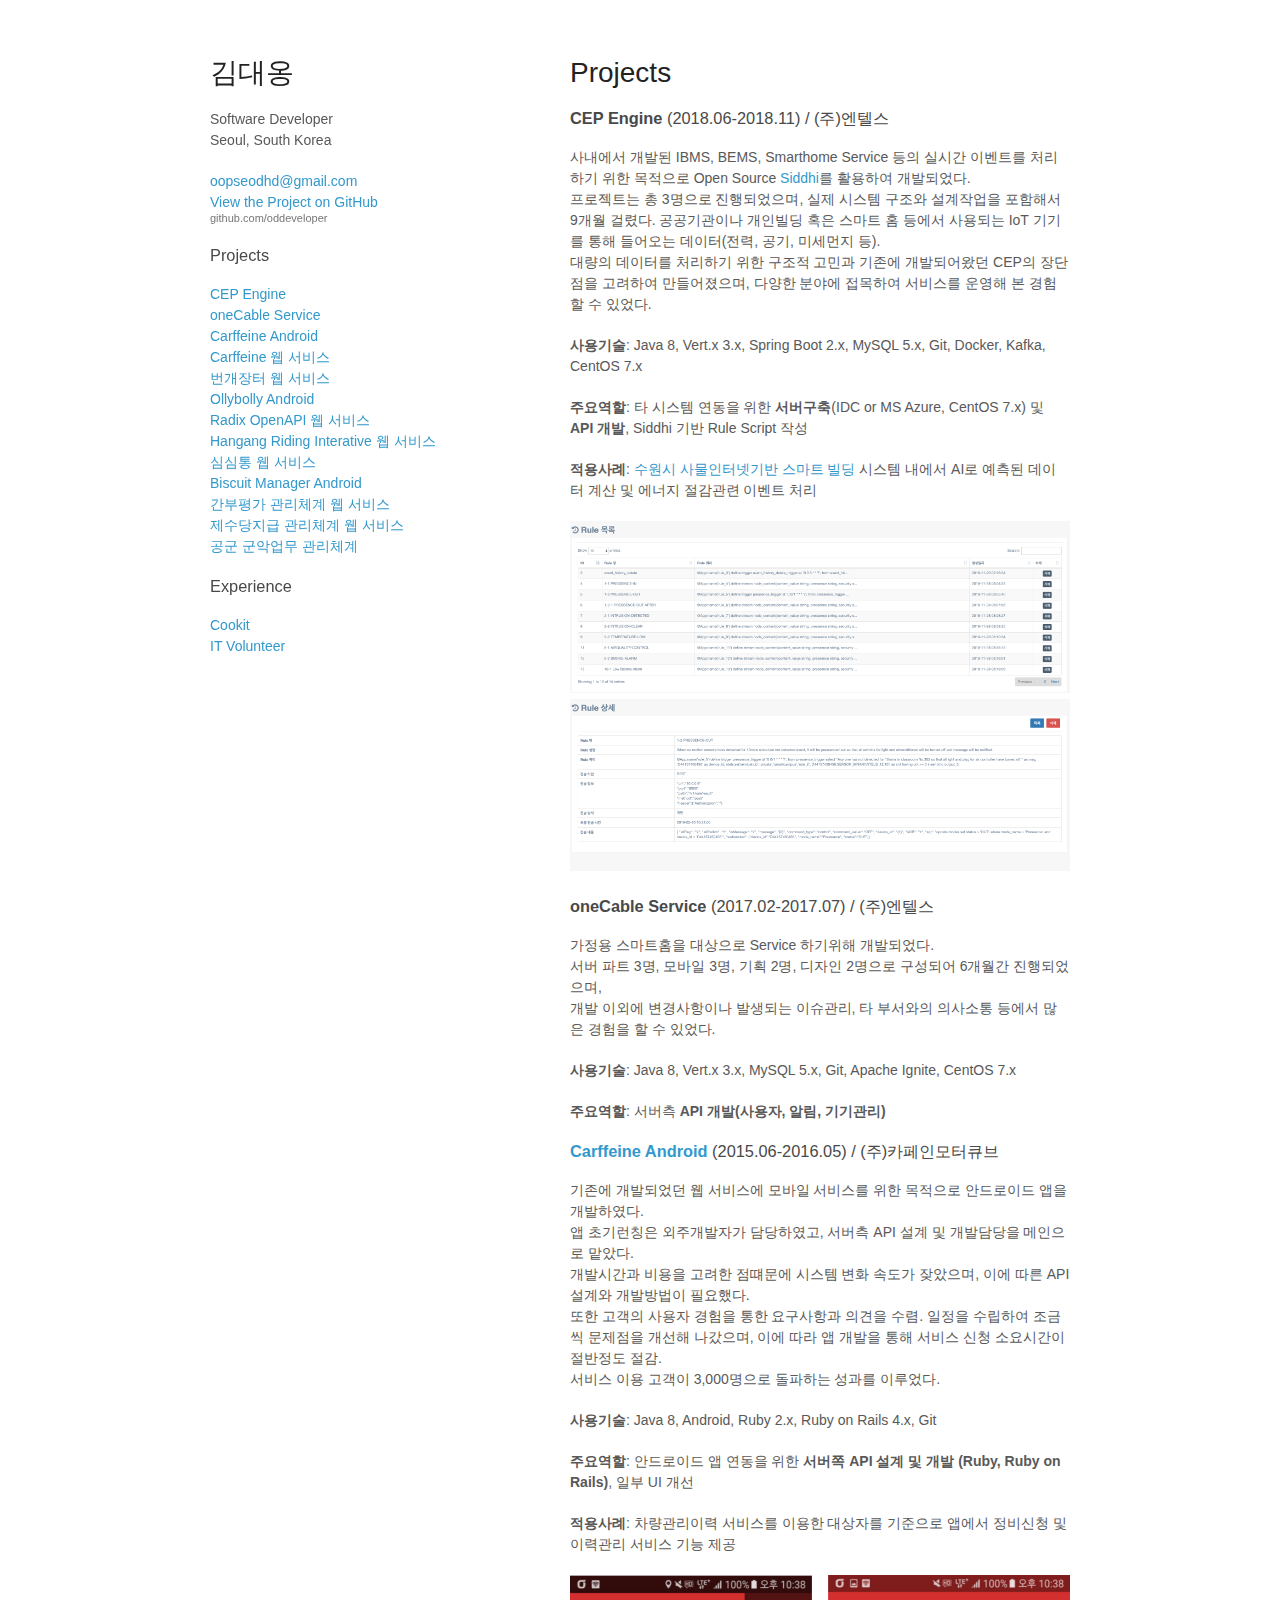
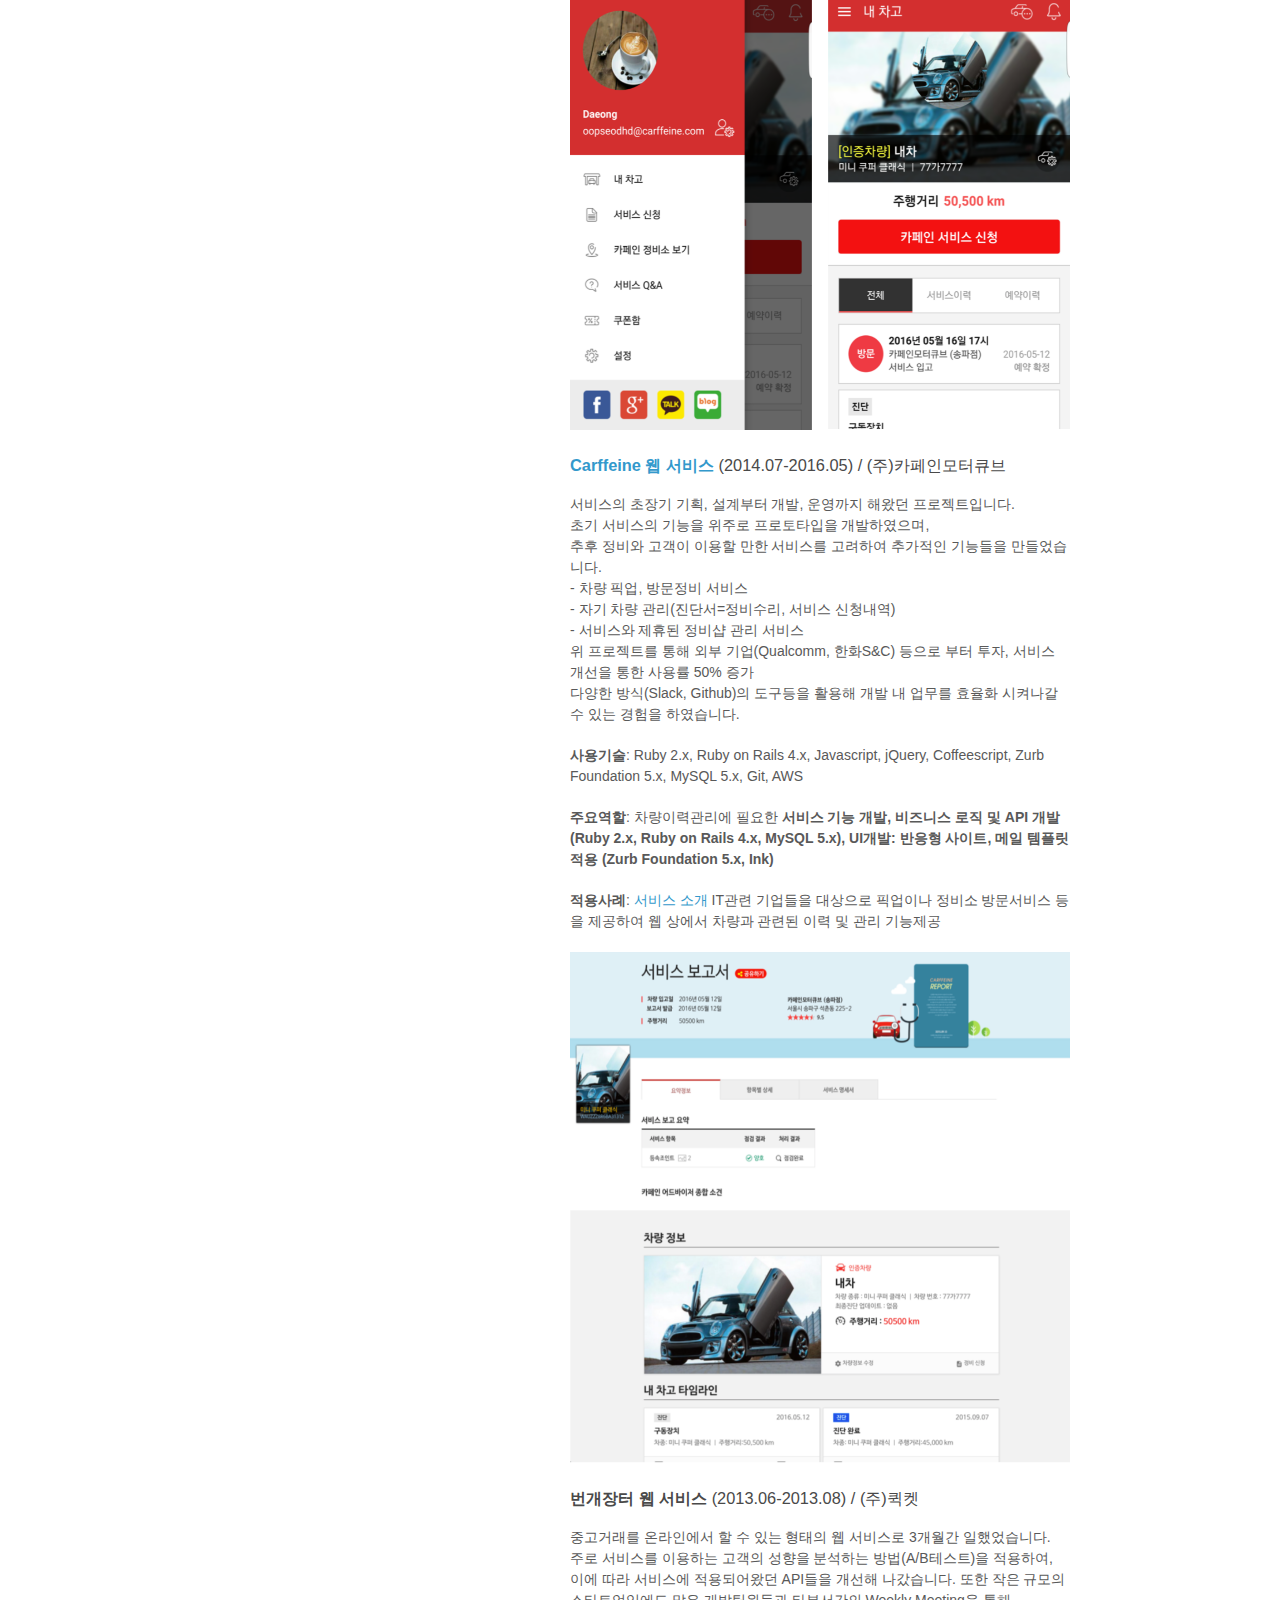
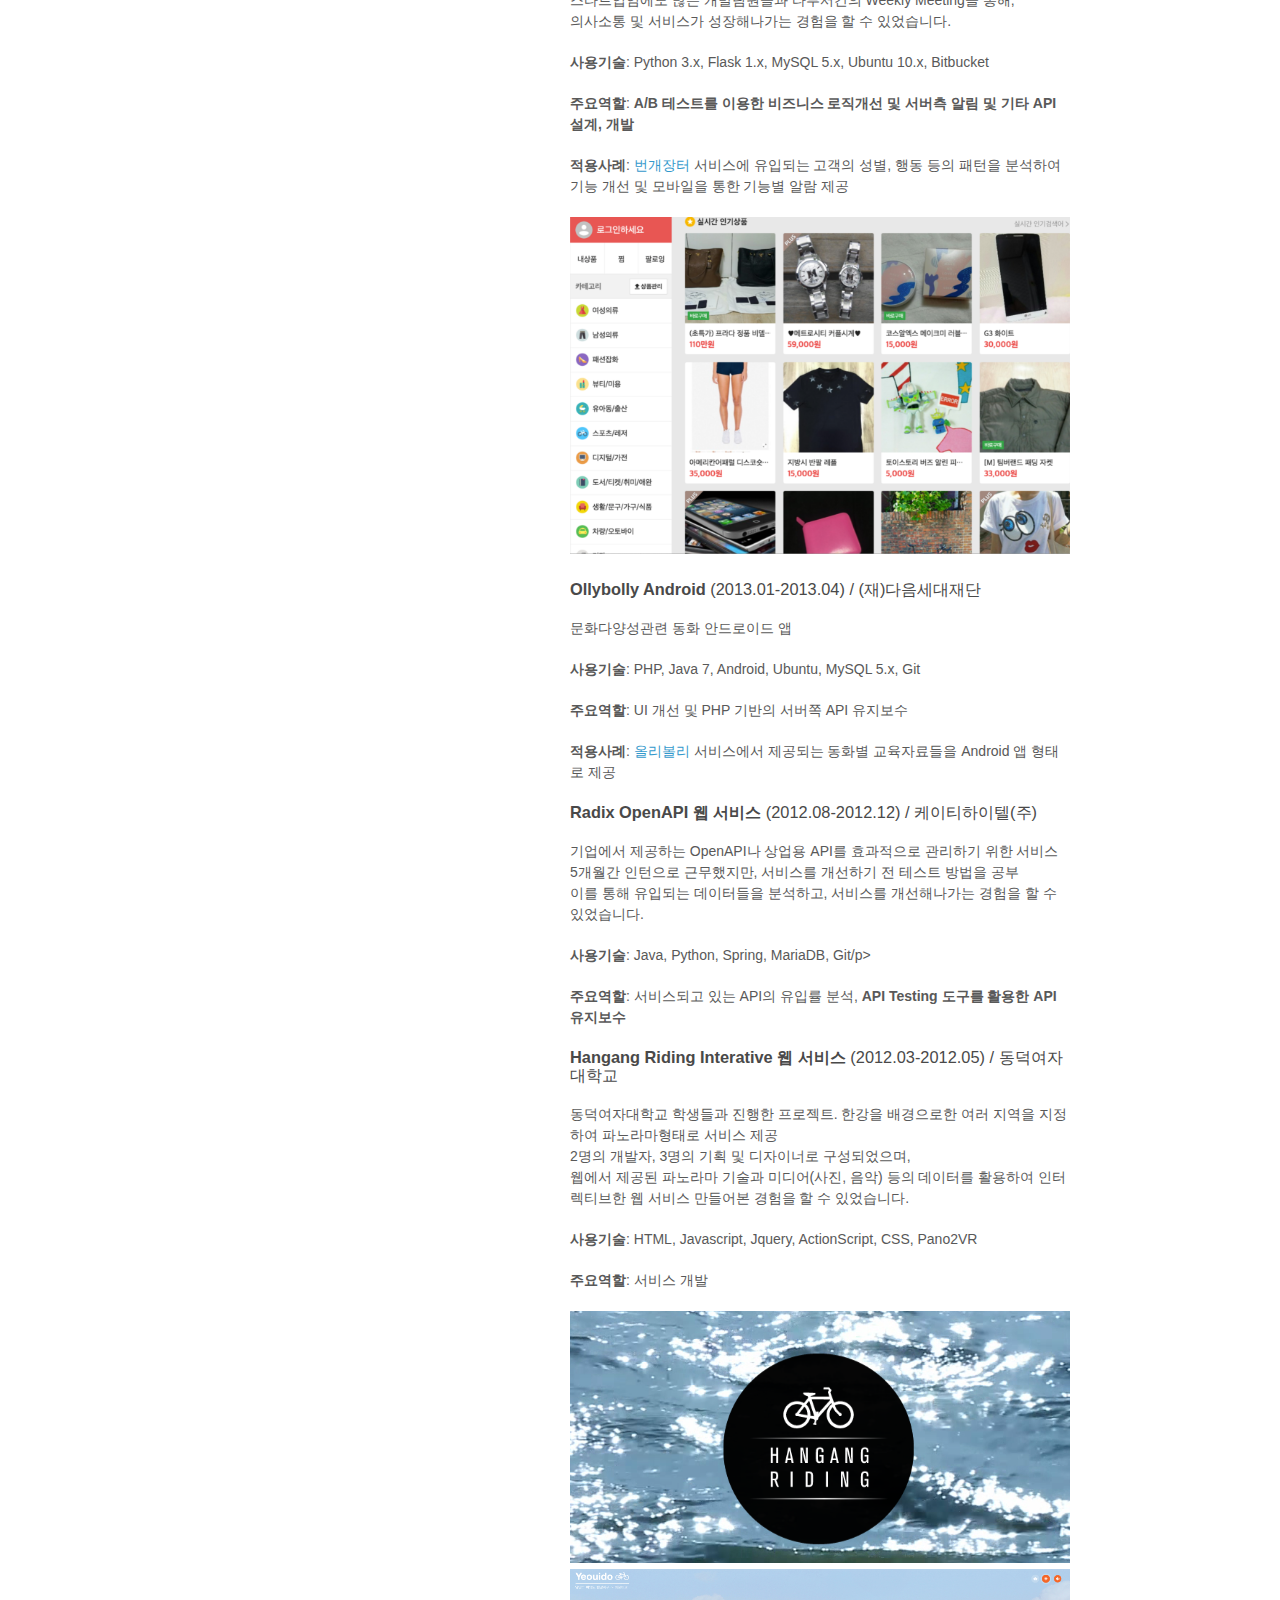
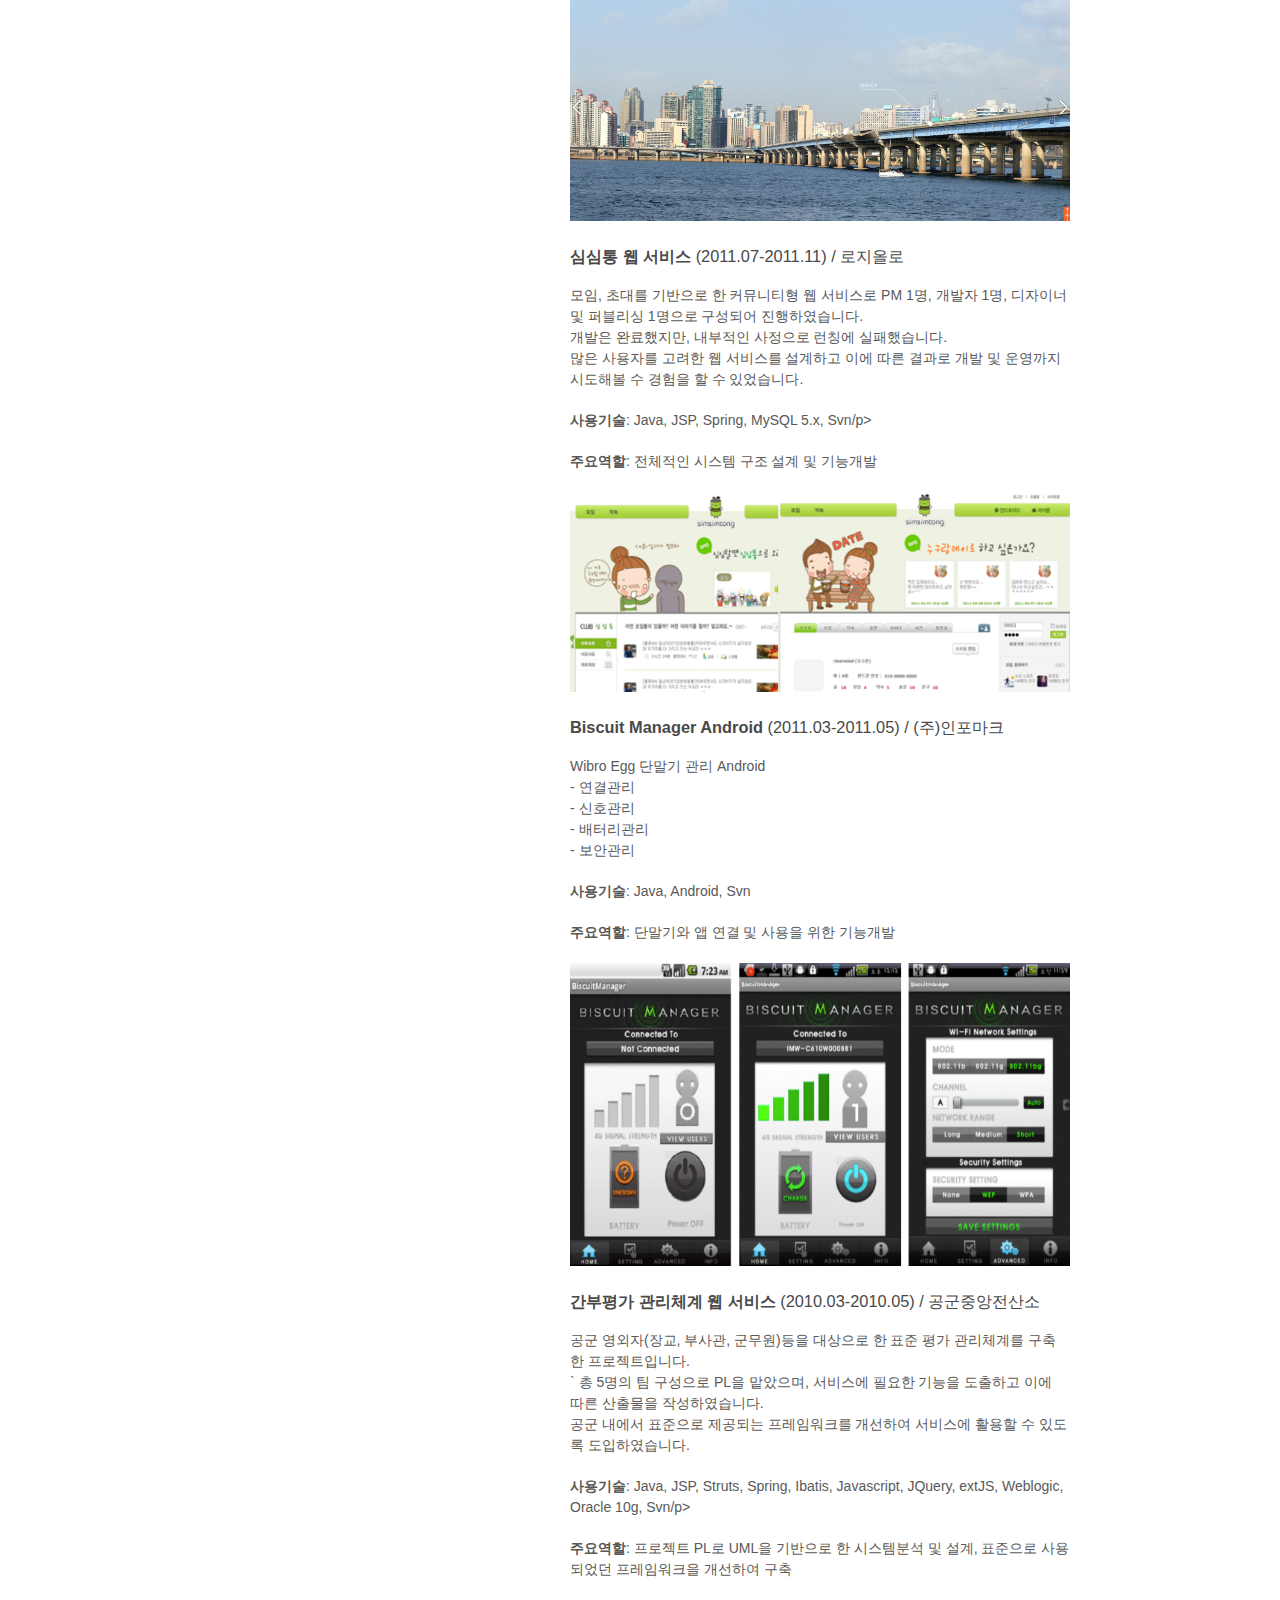
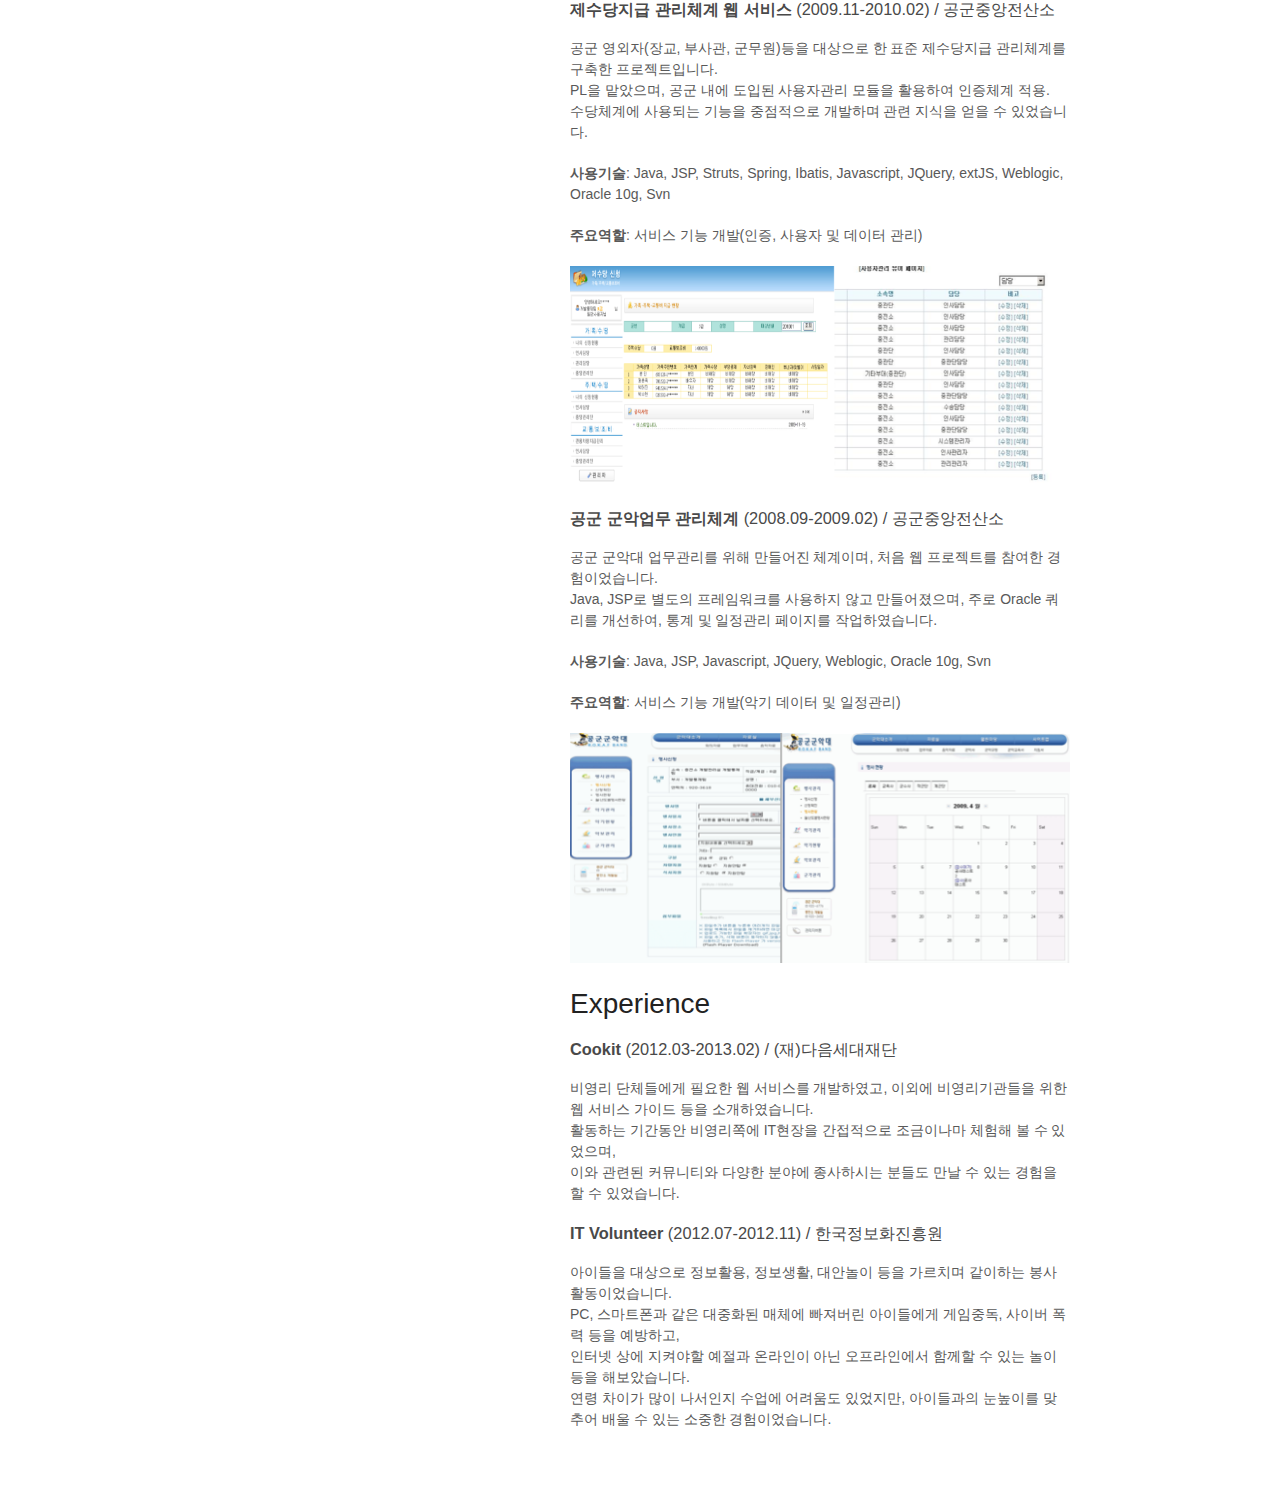
==== index.html @ 64410b27 "update index.html" ====
<!doctype html>
<html>
  <head>
    <meta charset="utf-8">
    <meta http-equiv="X-UA-Compatible" content="chrome=1">
    <title>oddeveloper portfolio</title>
    <link rel="stylesheet" href="stylesheets/styles.css">
    <link rel="stylesheet" href="stylesheets/pygment_trac.css">
    <meta name="viewport" content="width=device-width">
    <!--[if lt IE 9]>
    <script src="//html5shiv.googlecode.com/svn/trunk/html5.js"></script>
    <![endif]-->
  </head>
  <body>
    <div class="wrapper">
      <header>
        <h1>김대옹</h1>
        <p>
	  Software Developer<br/>
	  Seoul, South Korea
	</p>
        <a class="u-email" href="mailto:oopseodhd@gmail.com">oopseodhd@gmail.com</a><br/>
        <p class="view"><a href="http://github.com/oddeveloper">View the Project on GitHub <small>github.com/oddeveloper</small></a></p>
	<p>
	  <h3>Projects</h3>
	  <a href="#cep">CEP Engine</a><br/>
	  <a href="#onecable">oneCable Service</a><br/>
	  <a href="#carffeine_mobile">Carffeine Android</a><br/>
	  <a href="#carffeine_web">Carffeine 웹 서비스</a><br/>
	  <a href="#bunjang">번개장터 웹 서비스</a><br/>
	  <a href="#ollybolly">Ollybolly Android</a><br/>
	  <a href="#radix">Radix OpenAPI 웹 서비스</a><br/>
	  <a href="#hangang">Hangang Riding Interative 웹 서비스</a><br/>
	  <a href="#simsimtong">심심통 웹 서비스</a><br/>
	  <a href="#biscuit">Biscuit Manager Android</a><br/>
	  <a href="#ganbu">간부평가 관리체계 웹 서비스</a><br/>
	  <a href="#pay">제수당지급 관리체계 웹 서비스</a><br/>
	  <a href="#music">공군 군악업무 관리체계</a><br/>
	</p>
	<p>
	  <h3>Experience</h3>
	  <a href="#cookit">Cookit</a><br/>
	  <a href="#nipa">IT Volunteer</a><br/>
	</p>
      </header>
      <section>
        <h1>Projects</h1>
	<h3 id="cep"><b>CEP Engine</b> (2018.06-2018.11) / (주)엔텔스</h3>
	<p>
	  사내에서 개발된 IBMS, BEMS, Smarthome Service 등의 실시간 이벤트를 처리하기 위한 목적으로 Open Source <a href="https://github.com/wso2/siddhi">Siddhi</a>를 활용하여 개발되었다.<br/>
	  프로젝트는 총 3명으로 진행되었으며, 실제 시스템 구조와 설계작업을 포함해서 9개월 걸렸다. 공공기관이나 개인빌딩 혹은 스마트 홈 등에서 사용되는 IoT 기기를 통해 들어오는 데이터(전력, 공기, 미세먼지 등).<br/>
	  대량의 데이터를 처리하기 위한 구조적 고민과 기존에 개발되어왔던 CEP의 장단점을 고려하여 만들어졌으며, 다양한 분야에 접목하여 서비스를 운영해 본 경험할 수 있었다.
	</p>
	<p><b>사용기술</b>: Java 8, Vert.x 3.x, Spring Boot 2.x, MySQL 5.x, Git, Docker, Kafka, CentOS 7.x</p>
	<p><b>주요역할</b>: 타 시스템 연동을 위한 <b>서버구축</b>(IDC or MS Azure, CentOS 7.x) 및 <b>API 개발</b>, Siddhi 기반 Rule Script 작성</p>
	<p><b>적용사례</b>: <a href="http://www.ntels.com/success_story_suwon_smartbuilding/">수원시 사물인터넷기반 스마트 빌딩</a> 시스템 내에서 AI로 예측된 데이터 계산 및 에너지 절감관련 이벤트 처리</p>
	<img src="images/cep_rule.png"/>
	<img src="images/cep_detail.png"/>
	<p><h3 id="onecable"><b>oneCable Service</b> (2017.02-2017.07) / (주)엔텔스</h3></p>
	<p>
	  가정용 스마트홈을 대상으로 Service 하기위해 개발되었다.<br/>
	  서버 파트 3명, 모바일 3명, 기획 2명, 디자인 2명으로 구성되어 6개월간 진행되었으며,<br/>
	  개발 이외에 변경사항이나 발생되는 이슈관리, 타 부서와의 의사소통 등에서 많은 경험을 할 수 있었다. 
	</p>
	<p><b>사용기술</b>: Java 8, Vert.x 3.x, MySQL 5.x, Git, Apache Ignite, CentOS 7.x</p>
	<p><b>주요역할</b>: 서버측 <b>API 개발(사용자, 알림, 기기관리)</b></p>
	<p><h3 id="carffeine_mobile"><b><a href="./pages/carffeine.html">Carffeine Android</a></b> (2015.06-2016.05) / (주)카페인모터큐브</h3></p>
	<p>
	  기존에 개발되었던 웹 서비스에 모바일 서비스를 위한 목적으로 안드로이드 앱을 개발하였다.<br/>
	  앱 초기런칭은 외주개발자가 담당하였고, 서버측 API 설계 및 개발담당을 메인으로 맡았다.<br/>
	  개발시간과 비용을 고려한 점떄문에 시스템 변화 속도가 잦았으며, 이에 따른 API 설계와 개발방법이 필요했다.<br/>
	  또한 고객의 사용자 경험을 통한 요구사항과 의견을 수렴. 일정을 수립하여 조금씩 문제점을 개선해 나갔으며,
	  이에 따라 앱 개발을 통해 서비스 신청 소요시간이 절반정도 절감.<br/>
	  서비스 이용 고객이 3,000명으로 돌파하는 성과를 이루었다.
	</p>
	<p><b>사용기술</b>: Java 8, Android, Ruby 2.x, Ruby on Rails 4.x, Git</p>
	<p><b>주요역할</b>: 안드로이드 앱 연동을 위한 <b>서버쪽 API 설계 및 개발 (Ruby, Ruby on Rails)</b>, 일부 UI 개선</p>
	<p><b>적용사례</b>: 차량관리이력 서비스를 이용한 대상자를 기준으로 앱에서 정비신청 및 이력관리 서비스 기능 제공</p>
	<img src="images/carffeine_mobile.png"/>
	<p><h3 id="carffeine_web"><b><a href="./pages/carffeine.html">Carffeine 웹 서비스</a></b> (2014.07-2016.05) / (주)카페인모터큐브</h3></p>
	<p>
	  서비스의 초장기 기획, 설계부터 개발, 운영까지 해왔던 프로젝트입니다.<br/>
	  초기 서비스의 기능을 위주로 프로토타입을 개발하였으며,<br/>
	  추후 정비와 고객이 이용할 만한 서비스를 고려하여 추가적인 기능들을 만들었습니다.<br/>
	  - 차량 픽업, 방문정비 서비스<br/>
	  - 자기 차량 관리(진단서=정비수리, 서비스 신청내역)<br/>
	  - 서비스와 제휴된 정비샵 관리 서비스<br/>
	  위 프로젝트를 통해 외부 기업(Qualcomm, 한화S&C) 등으로 부터 투자, 서비스 개선을 통한 사용률 50% 증가<br/>
	  다양한 방식(Slack, Github)의 도구등을 활용해 개발 내 업무를 효율화 시켜나갈 수 있는 경험을 하였습니다.
	</p>
	<p><b>사용기술</b>: Ruby 2.x, Ruby on Rails 4.x, Javascript, jQuery, Coffeescript, Zurb Foundation 5.x, MySQL 5.x, Git, AWS</p>
	<p><b>주요역할</b>: 차량이력관리에 필요한 <b>서비스 기능 개발, 비즈니스 로직 및 API 개발 (Ruby 2.x, Ruby on Rails 4.x, MySQL 5.x), UI개발: 반응형 사이트, 메일 템플릿 적용 (Zurb Foundation 5.x, Ink)</b></p>
	<p><b>적용사례</b>: <a href="https://platum.kr/archives/27775">서비스 소개</a> IT관련 기업들을 대상으로 픽업이나 정비소 방문서비스 등을 제공하여 웹 상에서 차량과 관련된 이력 및 관리 기능제공</p>
	<img src="images/carffeine_web1.png"/>
	<img src="images/carffeine_web2.png"/>
	<p><h3 id="bunjang"><b>번개장터 웹 서비스</b> (2013.06-2013.08) / (주)퀵켓</h3></p>
	<p>
	  중고거래를 온라인에서 할 수 있는 형태의 웹 서비스로 3개월간 일했었습니다.<br/>
	  주로 서비스를 이용하는 고객의 성향을 분석하는 방법(A/B테스트)을 적용하여,<br/>
	  이에 따라 서비스에 적용되어왔던 API들을 개선해 나갔습니다.
	  또한 작은 규모의 스타트업임에도 많은 개발팀원들과 타부서간의 Weekly Meeting을 통해,<br/>
	  의사소통 및 서비스가 성장해나가는 경험을 할 수 있었습니다. 
	</p>
	<p><b>사용기술</b>: Python 3.x, Flask 1.x, MySQL 5.x, Ubuntu 10.x, Bitbucket</p>
	<p><b>주요역할</b>: <b>A/B 테스트를 이용한 비즈니스 로직개선 및 서버측 알림 및 기타 API 설계, 개발</b></p>
	<p><b>적용사례</b>: <a href="https://m.bunjang.co.kr/">번개장터</a> 서비스에 유입되는 고객의 성별, 행동 등의 패턴을 분석하여 기능 개선 및 모바일을 통한 기능별 알람 제공</p>
	<img src="images/bunjang.png"/>
	<p><h3 id="ollybolly"><b>Ollybolly Android</b> (2013.01-2013.04) / (재)다음세대재단</h3></p>
	<p>문화다양성관련 동화 안드로이드 앱</p>
	<p><b>사용기술</b>: PHP, Java 7, Android, Ubuntu, MySQL 5.x, Git</p>
	<p><b>주요역할</b>: UI 개선 및 PHP 기반의 서버쪽 API 유지보수</p>
	<p><b>적용사례</b>: <a href="http://edu.ollybolly.org/cartoon-plan/?fwp_sort=date_desc">올리볼리</a> 서비스에서 제공되는 동화별 교육자료들을 Android 앱 형태로 제공</p>
	<p><h3 id="radix"><b>Radix OpenAPI 웹 서비스</b> (2012.08-2012.12) / 케이티하이텔(주)</h3></p>
	<p>
	  기업에서 제공하는 OpenAPI나 상업용 API를 효과적으로 관리하기 위한 서비스<br/>
	  5개월간 인턴으로 근무했지만, 서비스를 개선하기 전 테스트 방법을 공부<br/>
	  이를 통해 유입되는 데이터들을 분석하고, 서비스를 개선해나가는 경험을 할 수 있었습니다.
	</p>
	<p><b>사용기술</b>: Java, Python, Spring, MariaDB, Git/p>
	<p><b>주요역할</b>: 서비스되고 있는 API의 유입률 분석, <b>API Testing 도구를 활용한 API 유지보수</b></p>
	<p><h3 id="hangang"><b>Hangang Riding Interative 웹 서비스</b> (2012.03-2012.05) / 동덕여자대학교</h3></p>
	<p>
	  동덕여자대학교 학생들과 진행한 프로젝트. 한강을 배경으로한 여러 지역을 지정하여 파노라마형태로 서비스 제공<br/>
	  2명의 개발자, 3명의 기획 및 디자이너로 구성되었으며,<br/>
	  웹에서 제공된 파노라마 기술과 미디어(사진, 음악) 등의 데이터를 활용하여 인터렉티브한 웹 서비스 만들어본 경험을 할 수 있었습니다. 
	</p>
	<p><b>사용기술</b>: HTML, Javascript, Jquery, ActionScript, CSS, Pano2VR</p>
	<p><b>주요역할</b>: 서비스 개발</p>
	<img src="images/hangang_1.png"/>
	<img src="images/hangang_2.png"/>
	<p><h3 id="simsimtong"><b>심심통 웹 서비스</b> (2011.07-2011.11) / 로지올로</h3></p>
	<p>
	  모임, 초대를 기반으로 한 커뮤니티형 웹 서비스로 PM 1명, 개발자 1명, 디자이너 및 퍼블리싱 1명으로 구성되어 진행하였습니다.<br/>
	  개발은 완료했지만, 내부적인 사정으로 런칭에 실패했습니다.<br/>
	  많은 사용자를 고려한 웹 서비스를 설계하고 이에 따른 결과로 개발 및 운영까지 시도해볼 수 경험을 할 수 있었습니다.
	</p>
	<p><b>사용기술</b>: Java, JSP, Spring, MySQL 5.x, Svn/p>
	<p><b>주요역할</b>: 전체적인 시스템 구조 설계 및 기능개발</p>
	<img src="images/simsimtong.png"/>
	<p><h3 id="biscuit"><b>Biscuit Manager Android</b> (2011.03-2011.05) / (주)인포마크</h3></p>
	<p>
	  Wibro Egg 단말기 관리 Android<br/>
	  - 연결관리<br/>
	  - 신호관리<br/>
	  - 배터리관리<br/>
	  - 보안관리<br/>
	</p>
	<p><b>사용기술</b>: Java, Android, Svn</p>
	<p><b>주요역할</b>: 단말기와 앱 연결 및 사용을 위한 기능개발</p>
	<img src="images/biscuit.png"/>
	<p><h3 id="ganbu"><b>간부평가 관리체계 웹 서비스</b> (2010.03-2010.05) / 공군중앙전산소</h3></p>
	<p>
	  공군 영외자(장교, 부사관, 군무원)등을 대상으로 한 표준 평가 관리체계를 구축한 프로젝트입니다.<br/>
`	  총 5명의 팀 구성으로 PL을 맡았으며, 서비스에 필요한 기능을 도출하고 이에 따른 산출물을 작성하였습니다.<br/>
	  공군 내에서 표준으로 제공되는 프레임워크를 개선하여 서비스에 활용할 수 있도록 도입하였습니다.
	</p>
	<p><b>사용기술</b>: Java, JSP, Struts, Spring, Ibatis, Javascript, JQuery, extJS, Weblogic, Oracle 10g, Svn/p>
	<p><b>주요역할</b>: 프로젝트 PL로 UML을 기반으로 한 시스템분석 및 설계, 표준으로 사용되었던 프레임워크을 개선하여 구축</p>
	<p><h3 id="pay"><b>제수당지급 관리체계 웹 서비스</b> (2009.11-2010.02) / 공군중앙전산소</h3></p>
	<p>
	  공군 영외자(장교, 부사관, 군무원)등을 대상으로 한 표준 제수당지급 관리체계를 구축한 프로젝트입니다.<br/>
	  PL을 맡았으며, 공군 내에 도입된 사용자관리 모듈을 활용하여 인증체계 적용.<br/>
	  수당체계에 사용되는 기능을 중점적으로 개발하며 관련 지식을 얻을 수 있었습니다.
	</p>
	<p><b>사용기술</b>: Java, JSP, Struts, Spring, Ibatis, Javascript, JQuery, extJS, Weblogic, Oracle 10g, Svn</p>
	<p><b>주요역할</b>: 서비스 기능 개발(인증, 사용자 및 데이터 관리)</p>
	<img src="images/pay.png"/>
	<p><h3 id="music"><b>공군 군악업무 관리체계</b> (2008.09-2009.02) / 공군중앙전산소</h3></p>
	<p>
	  공군 군악대 업무관리를 위해 만들어진 체계이며, 처음 웹 프로젝트를 참여한 경험이었습니다.<br/>
	  Java, JSP로 별도의 프레임워크를 사용하지 않고 만들어졌으며, 주로 Oracle 쿼리를 개선하여,
	  통계 및 일정관리 페이지를 작업하였습니다.
	</p>
	<p><b>사용기술</b>: Java, JSP, Javascript, JQuery, Weblogic, Oracle 10g, Svn</p>
	<p><b>주요역할</b>: 서비스 기능 개발(악기 데이터 및 일정관리)</p>
	<img src="images/music.png"/>
        <p><h1>Experience</h1></p>
	<p><h3 id="cookit"><b>Cookit</b> (2012.03-2013.02) / (재)다음세대재단</h3></p>
	<p>
	  비영리 단체들에게 필요한 웹 서비스를 개발하였고, 이외에 비영리기관들을 위한 웹 서비스 가이드 등을 소개하였습니다.<br/>
	  활동하는 기간동안 비영리쪽에 IT현장을 간접적으로 조금이나마 체험해 볼 수 있었으며,<br/>
	  이와 관련된 커뮤니티와 다양한 분야에 종사하시는 분들도 만날 수 있는 경험을 할 수 있었습니다.
	</p>
	<p><h3 id="nipa"><b>IT Volunteer</b> (2012.07-2012.11) / 한국정보화진흥원</h3></p>
	<p>
	  아이들을 대상으로 정보활용, 정보생활, 대안놀이 등을 가르치며 같이하는 봉사활동이었습니다.<br/>
	  PC, 스마트폰과 같은 대중화된 매체에 빠져버린 아이들에게 게임중독, 사이버 폭력 등을 예방하고,<br/>
	  인터넷 상에 지켜야할 예절과 온라인이 아닌 오프라인에서 함께할 수 있는 놀이 등을 해보았습니다.<br/>
	  연령 차이가 많이 나서인지 수업에 어려움도 있었지만, 아이들과의 눈높이를 맞추어 배울 수 있는 소중한 경험이었습니다. 
	</p>
      </section>
    </div>
    <script src="javascripts/scale.fix.js"></script>
  </body>
</html>
---- stylesheets/styles.css ----
body {
  background-color: #fff;
  padding:50px;
  font: 14px/1.5 -apple-system, BlinkMacSystemFont, "Segoe UI", Roboto, Oxygen, Ubuntu, Cantarell, "Fira Sans", "Droid Sans", "Helvetica Neue", Arial, sans-serif, "Apple Color Emoji", "Segoe UI Emoji", "Segoe UI Symbol";
  color:#595959;
  font-weight:400;
}

h1, h2, h3, h4, h5, h6 {
  color:#222;
  margin:0 0 20px;
}

p, ul, ol, table, pre, dl {
  margin:0 0 20px;
}

h1, h2, h3 {
  line-height:1.1;
}

h1 {
  font-size:28px;
  font-weight: 500;
}

h2 {
  color:#393939;
  font-weight: 500;
}

h3, h4, h5, h6 {
  color:#494949;
  font-weight: 500;
}

a {
  color:#39c;
  text-decoration:none;
}

a:hover {
  color:#069;
}

a small {
  font-size:11px;
  color:#777;
  margin-top:-0.3em;
  display:block;
}

a:hover small {
  color:#777;
}

.wrapper {
  width:860px;
  margin:0 auto;
}

blockquote {
  border-left:1px solid #e5e5e5;
  margin:0;
  padding:0 0 0 20px;
  font-style:italic;
}

code, pre {
  font-family:Monaco, Bitstream Vera Sans Mono, Lucida Console, Terminal, Consolas, Liberation Mono, DejaVu Sans Mono, Courier New, monospace;
  color:#333;
}

pre {
  padding:8px 15px;
  background: #f8f8f8;
  border-radius:5px;
  border:1px solid #e5e5e5;
  overflow-x: auto;
}

table {
  width:100%;
  border-collapse:collapse;
}

th, td {
  text-align:left;
  padding:5px 10px;
  border-bottom:1px solid #e5e5e5;
}

dt {
  color:#444;
  font-weight:500;
}

th {
  color:#444;
}

img {
  max-width:100%;
}

header {
  width:270px;
  float:left;
  position:fixed;
  -webkit-font-smoothing:subpixel-antialiased;
}

header ul {
  list-style:none;
  height:40px;
  padding:0;
  background: #f4f4f4;
  border-radius:5px;
  border:1px solid #e0e0e0;
  width:270px;
}

header li {
  width:89px;
  float:left;
  border-right:1px solid #e0e0e0;
  height:40px;
}

header li:first-child a {
  border-radius:5px 0 0 5px;
}

header li:last-child a {
  border-radius:0 5px 5px 0;
}

header ul a {
  line-height:1;
  font-size:11px;
  color:#999;
  display:block;
  text-align:center;
  padding-top:6px;
  height:34px;
}

header ul a:hover {
  color:#999;
}

header ul a:active {
  background-color:#f0f0f0;
}

strong {
  color:#222;
  font-weight:500;
}

header ul li + li + li {
  border-right:none;
  width:89px;
}

header ul a strong {
  font-size:14px;
  display:block;
  color:#222;
}

section {
  width:500px;
  float:right;
  padding-bottom:50px;
}

small {
  font-size:11px;
}

hr {
  border:0;
  background:#e5e5e5;
  height:1px;
  margin:0 0 20px;
}

footer {
  width:270px;
  float:left;
  position:fixed;
  bottom:50px;
  -webkit-font-smoothing:subpixel-antialiased;
}

@media print, screen and (max-width: 960px) {

  div.wrapper {
    width:auto;
    margin:0;
  }

  header, section, footer {
    float:none;
    position:static;
    width:auto;
  }

  header {
    padding-right:320px;
  }

  section {
    border:1px solid #e5e5e5;
    border-width:1px 0;
    padding:20px 0;
    margin:0 0 20px;
  }

  header a small {
    display:inline;
  }

  header ul {
    position:absolute;
    right:50px;
    top:52px;
  }
}

@media print, screen and (max-width: 720px) {
  body {
    word-wrap:break-word;
  }

  header {
    padding:0;
  }

  header ul, header p.view {
    position:static;
  }

  pre, code {
    word-wrap:normal;
  }
}

@media print, screen and (max-width: 480px) {
  body {
    padding:15px;
  }

  header ul {
    width:99%;
  }

  header li, header ul li + li + li {
    width:33%;
  }
}

@media print {
  body {
    padding:0.4in;
    font-size:12pt;
    color:#444;
  }
}

.youtube-container {
  position: relative;
  overflow: hidden;
  padding-top: 56.25%;
}

.youtube-iframe {
  position: absolute;
  top: 0;
  left: 0;
  width: 100%;
  height: 100%;
  border: 0;
}
---- stylesheets/pygment_trac.css ----
.highlight  { background: #ffffff; }
.highlight .c { color: #999988; font-style: italic } /* Comment */
.highlight .err { color: #a61717; background-color: #e3d2d2 } /* Error */
.highlight .k { font-weight: bold } /* Keyword */
.highlight .o { font-weight: bold } /* Operator */
.highlight .cm { color: #999988; font-style: italic } /* Comment.Multiline */
.highlight .cp { color: #999999; font-weight: bold } /* Comment.Preproc */
.highlight .c1 { color: #999988; font-style: italic } /* Comment.Single */
.highlight .cs { color: #999999; font-weight: bold; font-style: italic } /* Comment.Special */
.highlight .gd { color: #000000; background-color: #ffdddd } /* Generic.Deleted */
.highlight .gd .x { color: #000000; background-color: #ffaaaa } /* Generic.Deleted.Specific */
.highlight .ge { font-style: italic } /* Generic.Emph */
.highlight .gr { color: #aa0000 } /* Generic.Error */
.highlight .gh { color: #999999 } /* Generic.Heading */
.highlight .gi { color: #000000; background-color: #ddffdd } /* Generic.Inserted */
.highlight .gi .x { color: #000000; background-color: #aaffaa } /* Generic.Inserted.Specific */
.highlight .go { color: #888888 } /* Generic.Output */
.highlight .gp { color: #555555 } /* Generic.Prompt */
.highlight .gs { font-weight: bold } /* Generic.Strong */
.highlight .gu { color: #800080; font-weight: bold; } /* Generic.Subheading */
.highlight .gt { color: #aa0000 } /* Generic.Traceback */
.highlight .kc { font-weight: bold } /* Keyword.Constant */
.highlight .kd { font-weight: bold } /* Keyword.Declaration */
.highlight .kn { font-weight: bold } /* Keyword.Namespace */
.highlight .kp { font-weight: bold } /* Keyword.Pseudo */
.highlight .kr { font-weight: bold } /* Keyword.Reserved */
.highlight .kt { color: #445588; font-weight: bold } /* Keyword.Type */
.highlight .m { color: #009999 } /* Literal.Number */
.highlight .s { color: #d14 } /* Literal.String */
.highlight .na { color: #008080 } /* Name.Attribute */
.highlight .nb { color: #0086B3 } /* Name.Builtin */
.highlight .nc { color: #445588; font-weight: bold } /* Name.Class */
.highlight .no { color: #008080 } /* Name.Constant */
.highlight .ni { color: #800080 } /* Name.Entity */
.highlight .ne { color: #990000; font-weight: bold } /* Name.Exception */
.highlight .nf { color: #990000; font-weight: bold } /* Name.Function */
.highlight .nn { color: #555555 } /* Name.Namespace */
.highlight .nt { color: #000080 } /* Name.Tag */
.highlight .nv { color: #008080 } /* Name.Variable */
.highlight .ow { font-weight: bold } /* Operator.Word */
.highlight .w { color: #bbbbbb } /* Text.Whitespace */
.highlight .mf { color: #009999 } /* Literal.Number.Float */
.highlight .mh { color: #009999 } /* Literal.Number.Hex */
.highlight .mi { color: #009999 } /* Literal.Number.Integer */
.highlight .mo { color: #009999 } /* Literal.Number.Oct */
.highlight .sb { color: #d14 } /* Literal.String.Backtick */
.highlight .sc { color: #d14 } /* Literal.String.Char */
.highlight .sd { color: #d14 } /* Literal.String.Doc */
.highlight .s2 { color: #d14 } /* Literal.String.Double */
.highlight .se { color: #d14 } /* Literal.String.Escape */
.highlight .sh { color: #d14 } /* Literal.String.Heredoc */
.highlight .si { color: #d14 } /* Literal.String.Interpol */
.highlight .sx { color: #d14 } /* Literal.String.Other */
.highlight .sr { color: #009926 } /* Literal.String.Regex */
.highlight .s1 { color: #d14 } /* Literal.String.Single */
.highlight .ss { color: #990073 } /* Literal.String.Symbol */
.highlight .bp { color: #999999 } /* Name.Builtin.Pseudo */
.highlight .vc { color: #008080 } /* Name.Variable.Class */
.highlight .vg { color: #008080 } /* Name.Variable.Global */
.highlight .vi { color: #008080 } /* Name.Variable.Instance */
.highlight .il { color: #009999 } /* Literal.Number.Integer.Long */

.type-csharp .highlight .k { color: #0000FF }
.type-csharp .highlight .kt { color: #0000FF }
.type-csharp .highlight .nf { color: #000000; font-weight: normal }
.type-csharp .highlight .nc { color: #2B91AF }
.type-csharp .highlight .nn { color: #000000 }
.type-csharp .highlight .s { color: #A31515 }
.type-csharp .highlight .sc { color: #A31515 }
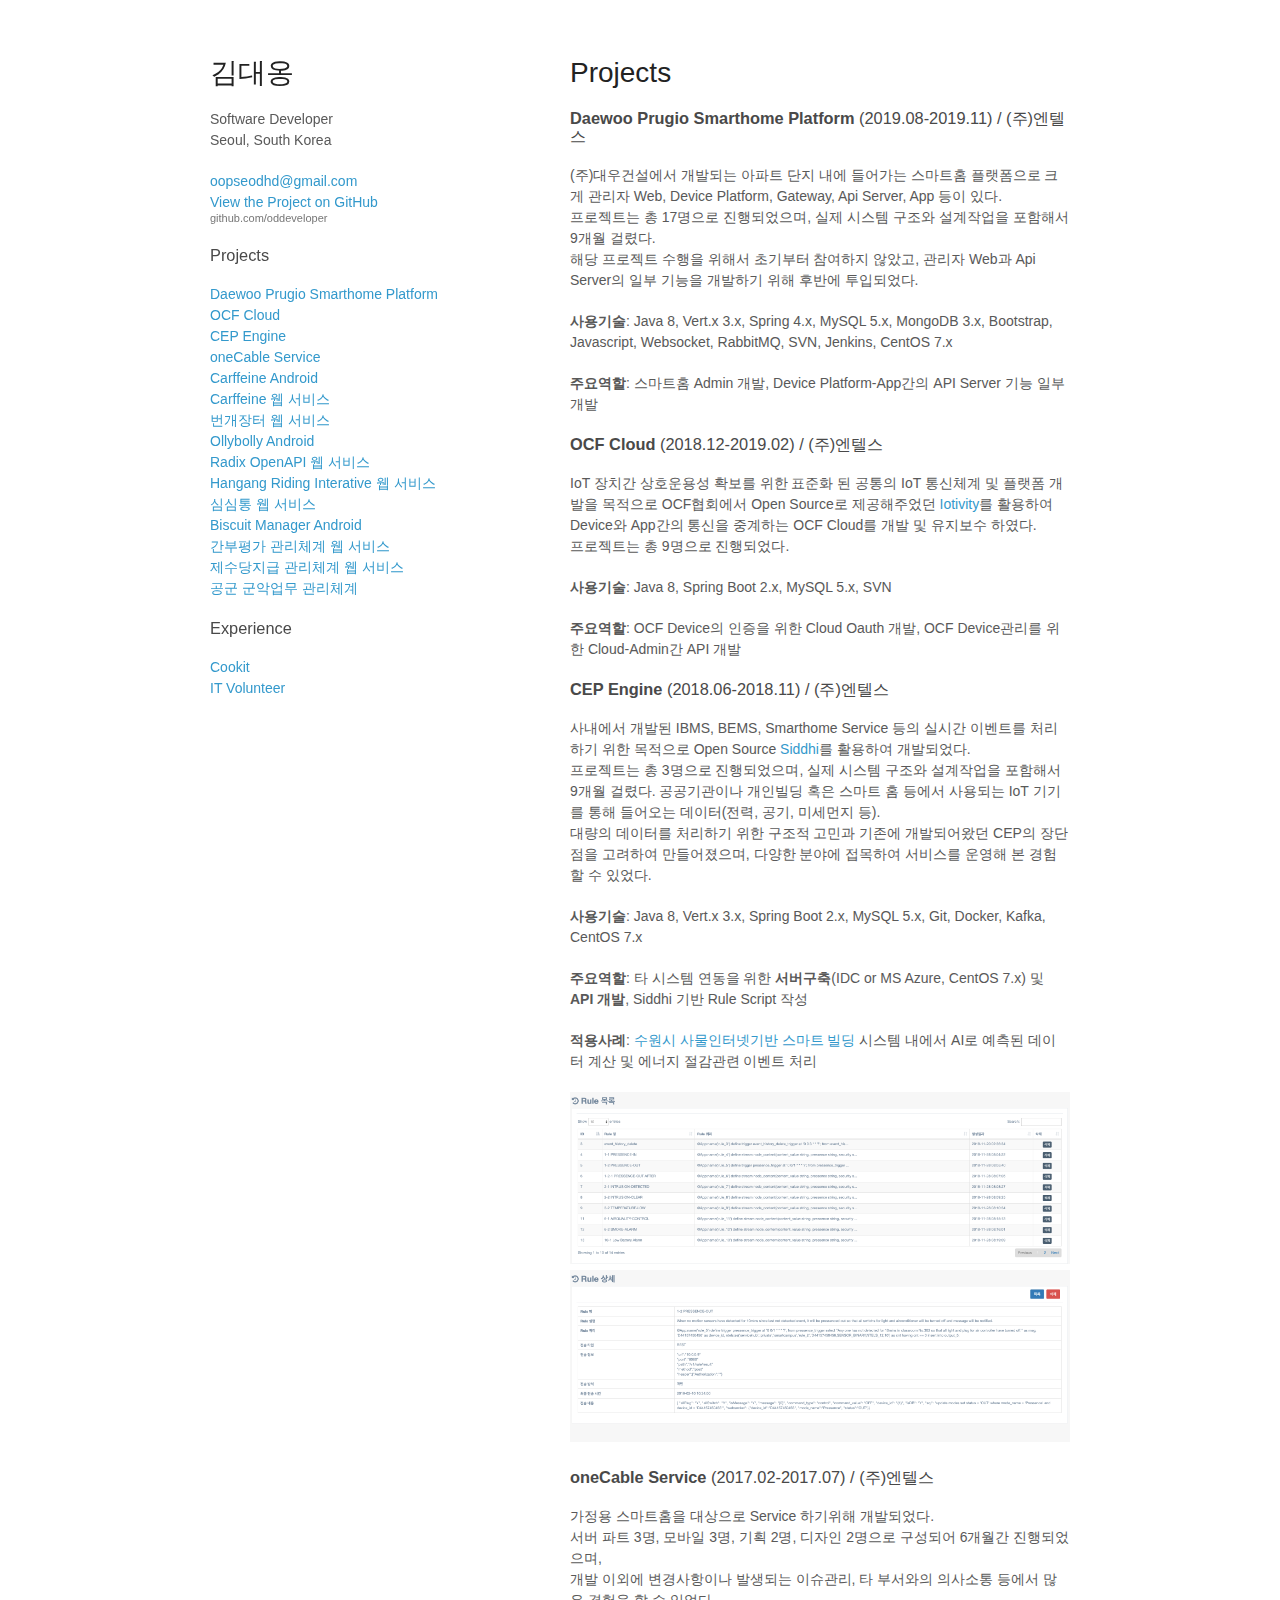
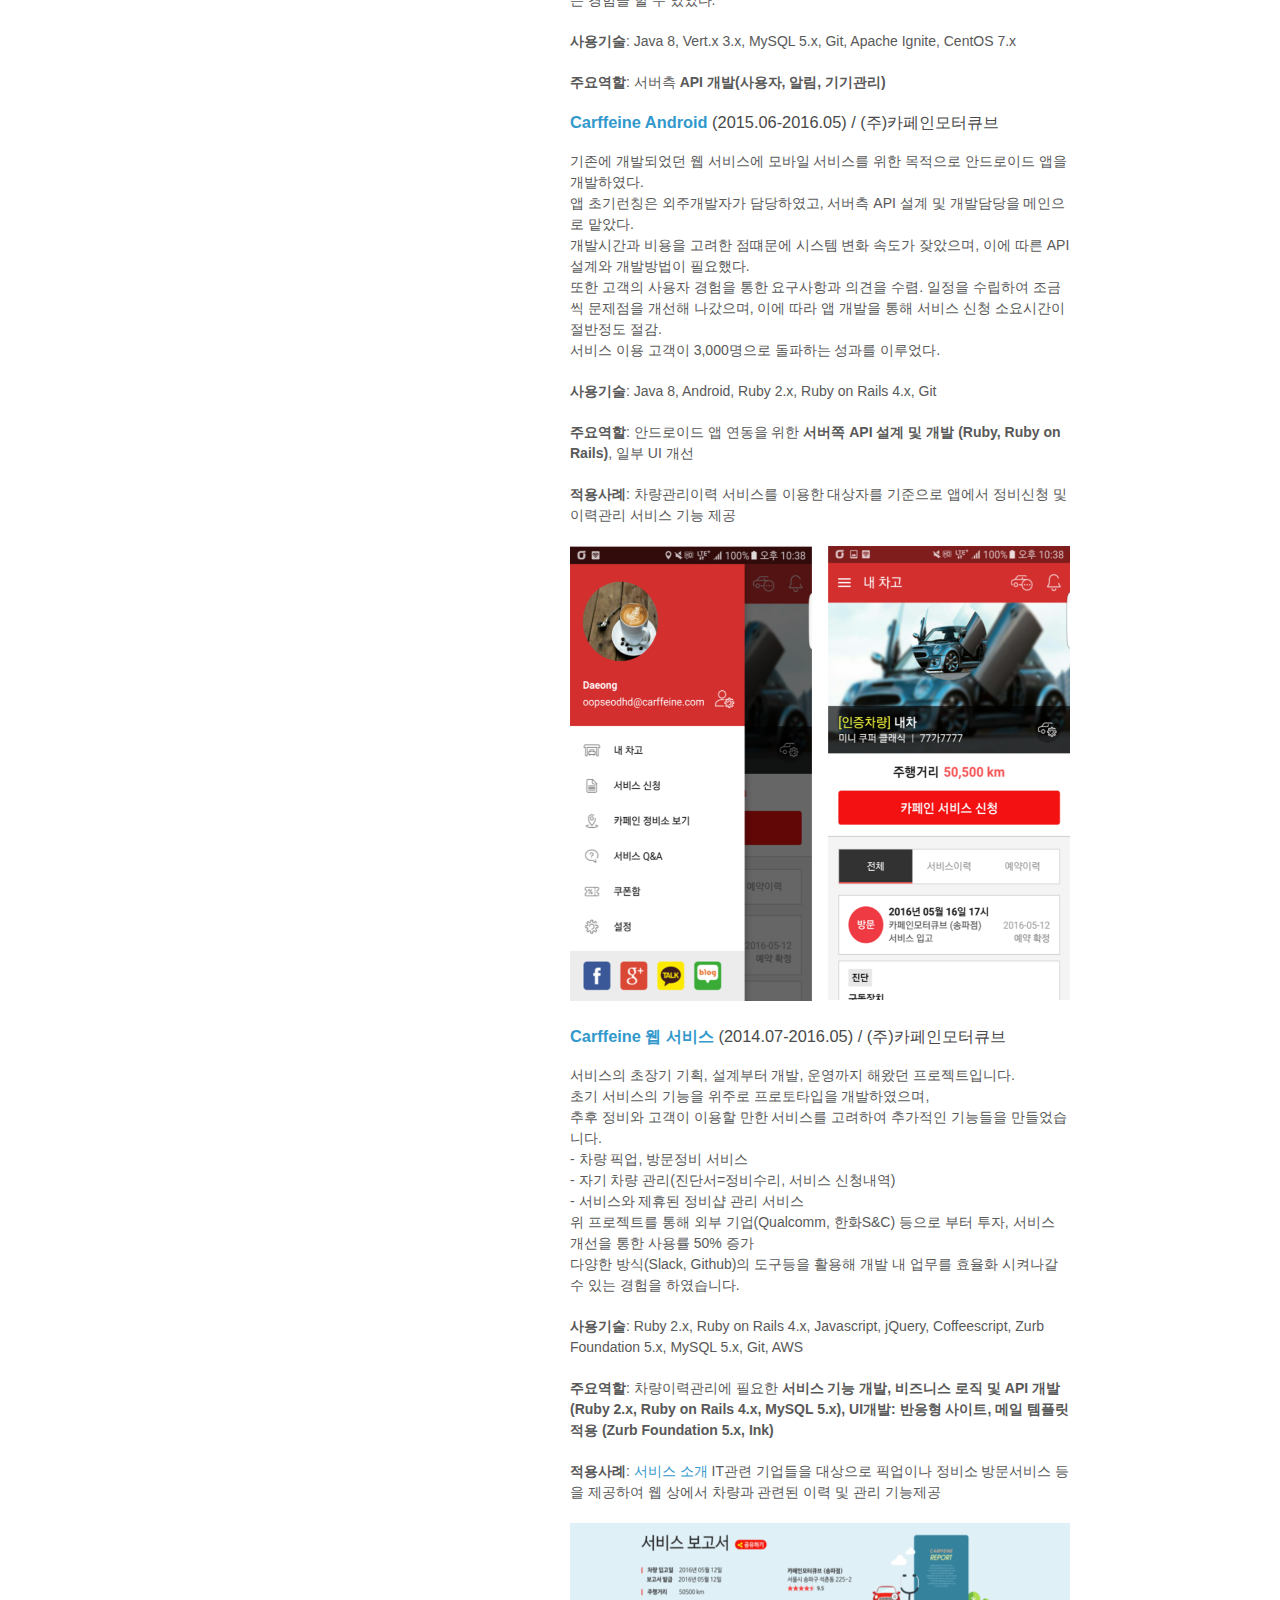
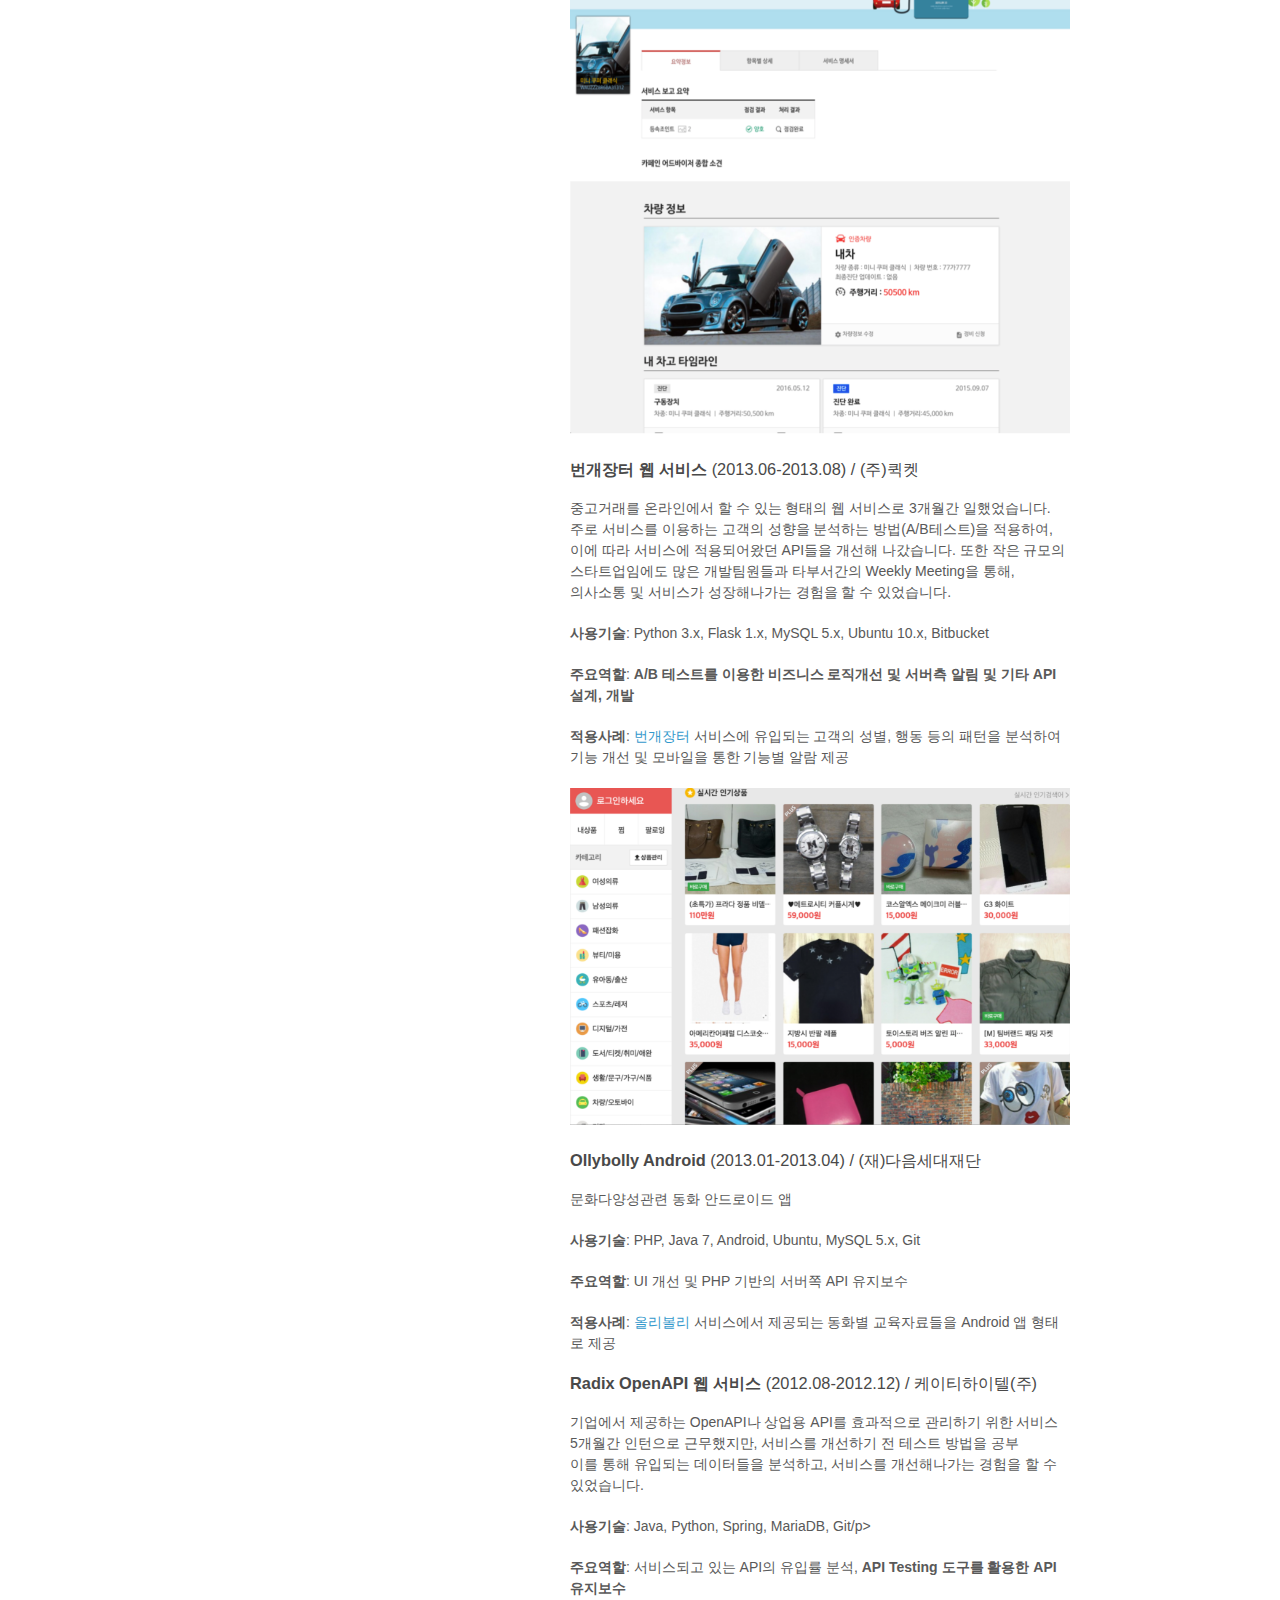
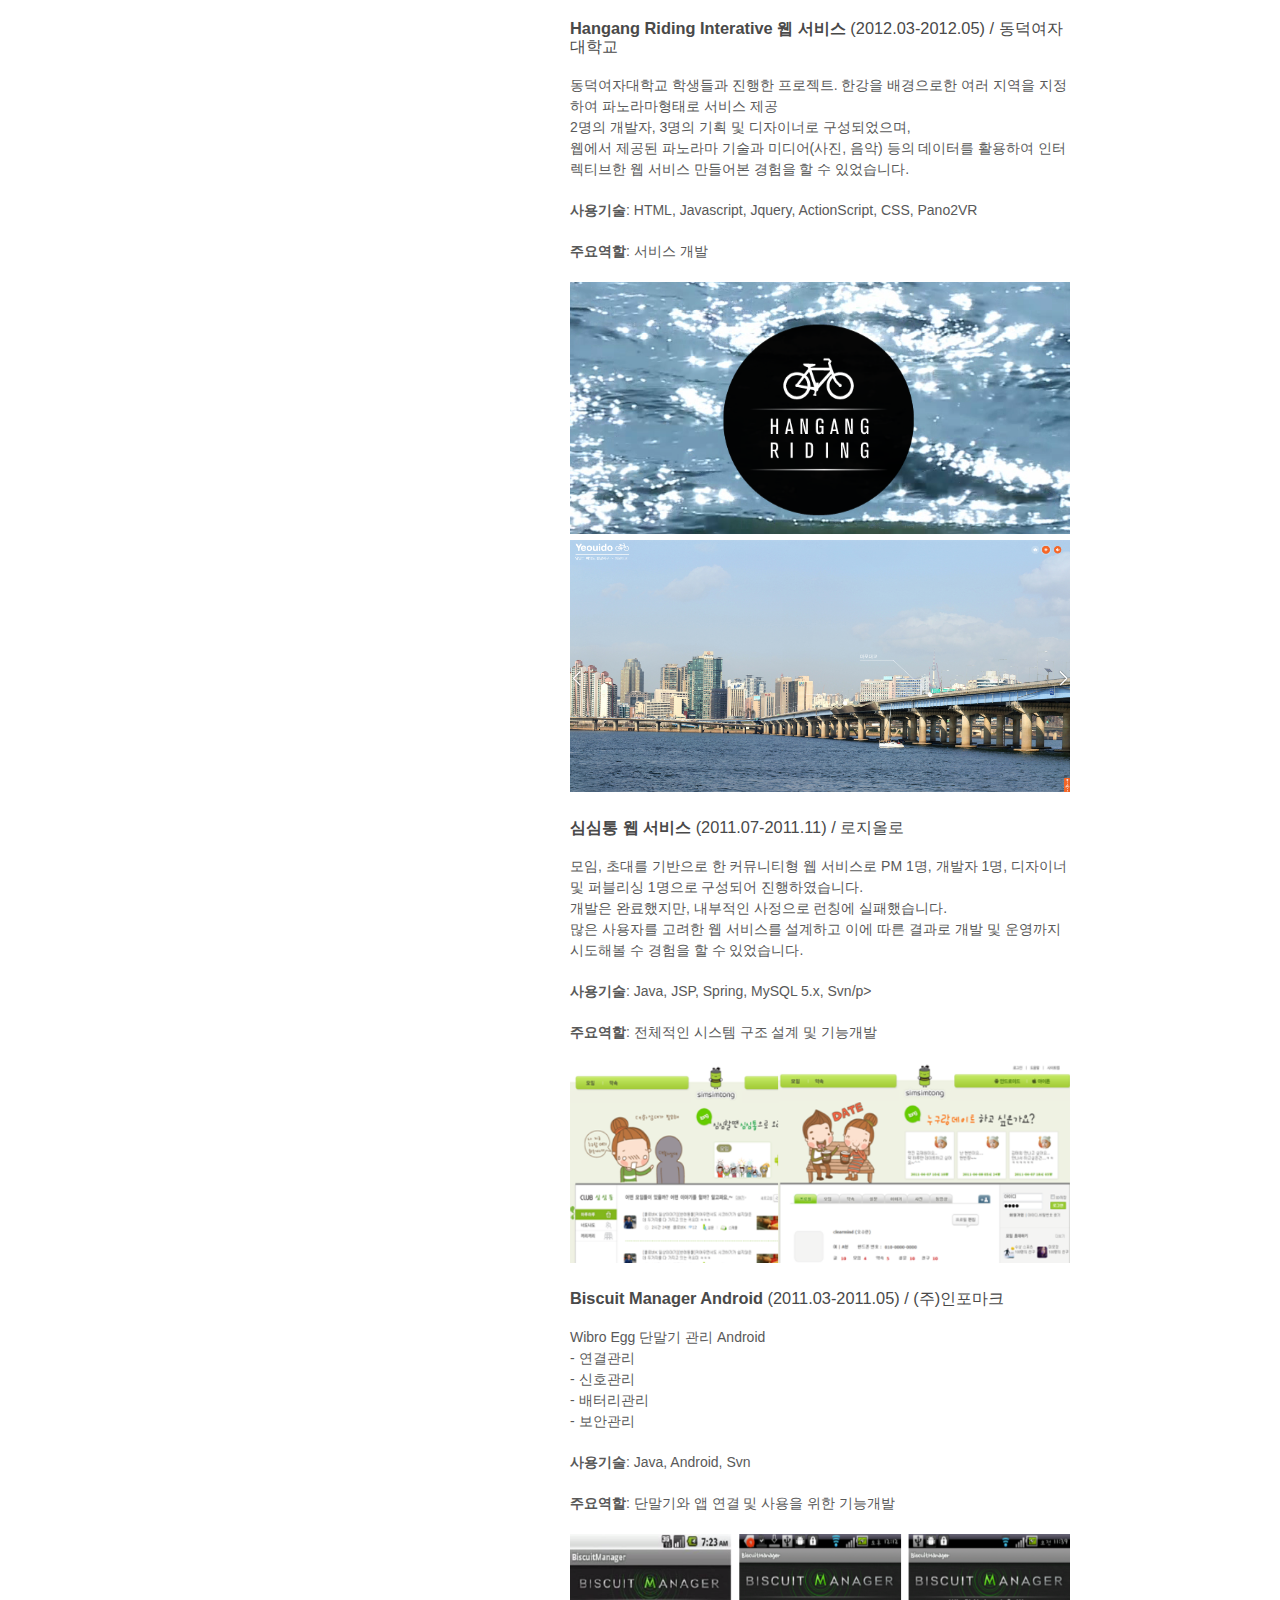
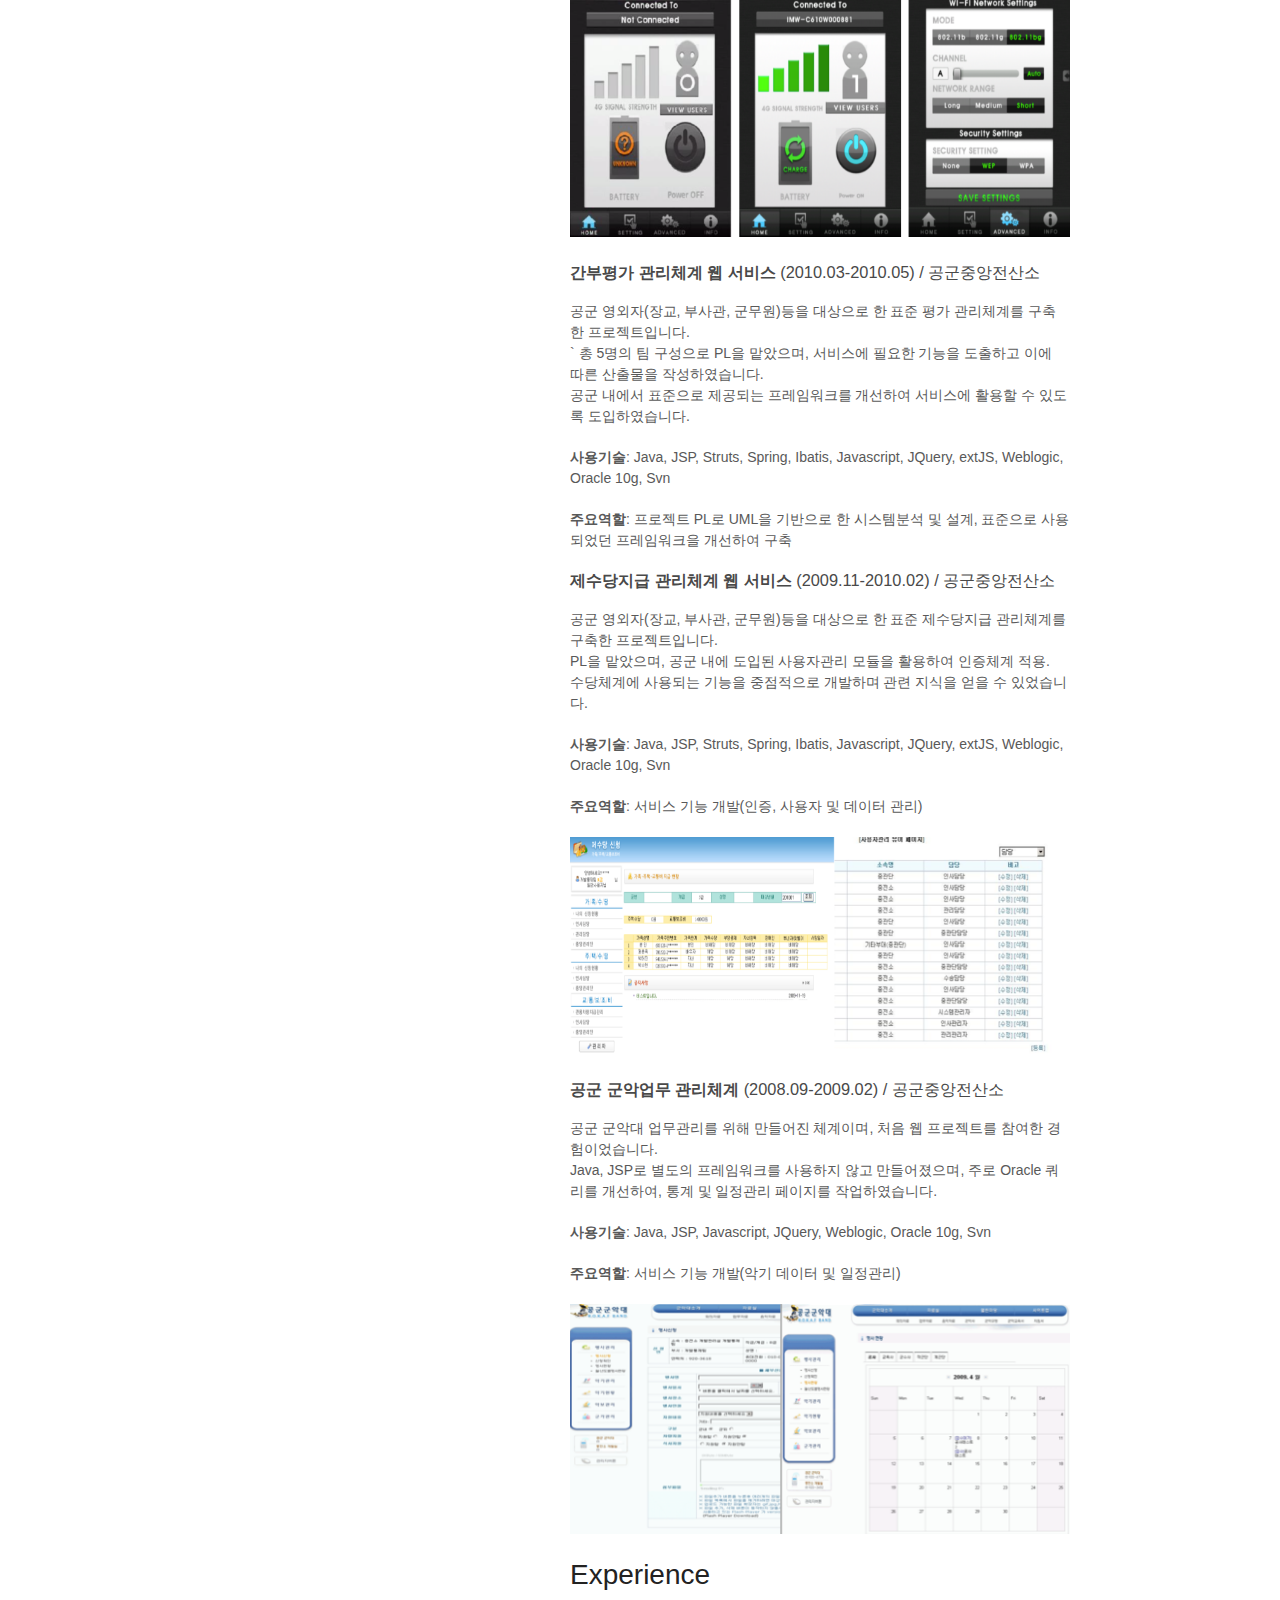
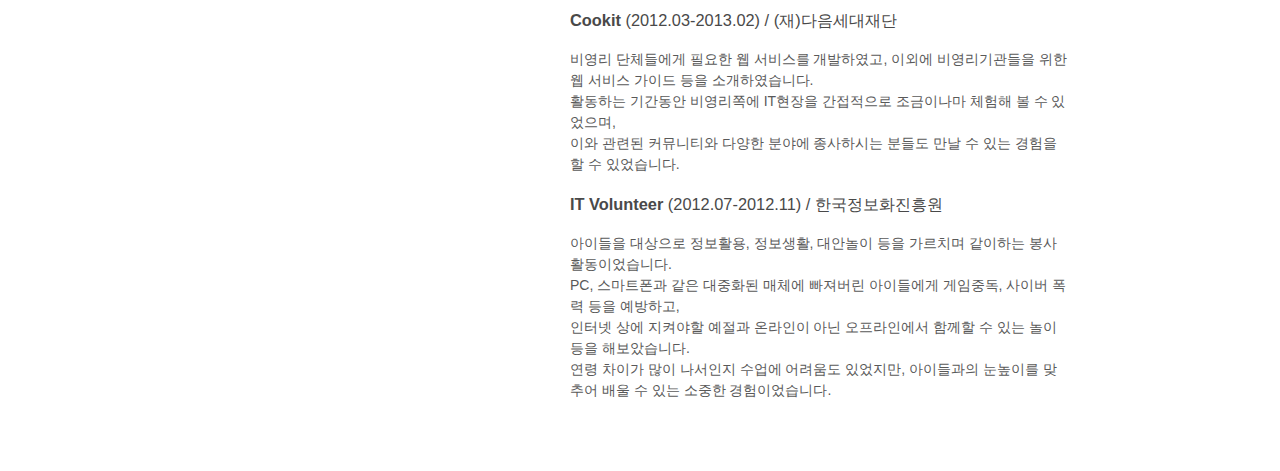
==== commit 8ebbe025: "update index.html" ====
--- a/index.html
+++ b/index.html
@@ -23,6 +23,8 @@
         <p class="view"><a href="http://github.com/oddeveloper">View the Project on GitHub <small>github.com/oddeveloper</small></a></p>
 	<p>
 	  <h3>Projects</h3>
+	  <a href="#prugio">Daewoo Prugio Smarthome Platform</a><br/>
+	  <a href="#ocf">OCF Cloud</a><br/>
 	  <a href="#cep">CEP Engine</a><br/>
 	  <a href="#onecable">oneCable Service</a><br/>
 	  <a href="#carffeine_mobile">Carffeine Android</a><br/>
@@ -45,6 +47,22 @@
       </header>
       <section>
         <h1>Projects</h1>
+	<h3 id="prugio"><b>Daewoo Prugio Smarthome Platform</b> (2019.08-2019.11) / (주)엔텔스</h3>
+	<p>
+	  (주)대우건설에서 개발되는 아파트 단지 내에 들어가는 스마트홈 플랫폼으로 크게 관리자 Web, Device Platform, Gateway, Api Server, App 등이 있다.</br>
+	  프로젝트는 총 17명으로 진행되었으며, 실제 시스템 구조와 설계작업을 포함해서 9개월 걸렸다.</br>
+	  해당 프로젝트 수행을 위해서 초기부터 참여하지 않았고, 관리자 Web과 Api Server의 일부 기능을 개발하기 위해 후반에 투입되었다.
+	</p>
+	<p><b>사용기술</b>: Java 8, Vert.x 3.x, Spring 4.x, MySQL 5.x, MongoDB 3.x, Bootstrap, Javascript, Websocket, RabbitMQ, SVN, Jenkins, CentOS 7.x</p>
+	<p><b>주요역할</b>: 스마트홈 Admin 개발, Device Platform-App간의 API Server 기능 일부 개발</p>
+	<h3 id="ocf"><b>OCF Cloud</b> (2018.12-2019.02) / (주)엔텔스</h3>
+	<p>
+	  IoT 장치간 상호운용성 확보를 위한 표준화 된 공통의 IoT 통신체계 및 플랫폼 개발을 목적으로 OCF협회에서 Open Source로 제공해주었던
+	  <a href="https://iotivity.org/">Iotivity</a>를 활용하여 Device와 App간의 통신을 중계하는 OCF Cloud를 개발 및 유지보수 하였다.</br>
+	  프로젝트는 총 9명으로 진행되었다.  
+	</p>
+	<p><b>사용기술</b>: Java 8, Spring Boot 2.x, MySQL 5.x, SVN</p>
+	<p><b>주요역할</b>: OCF Device의 인증을 위한 Cloud Oauth 개발, OCF Device관리를 위한 Cloud-Admin간 API 개발</p>
 	<h3 id="cep"><b>CEP Engine</b> (2018.06-2018.11) / (주)엔텔스</h3>
 	<p>
 	  사내에서 개발된 IBMS, BEMS, Smarthome Service 등의 실시간 이벤트를 처리하기 위한 목적으로 Open Source <a href="https://github.com/wso2/siddhi">Siddhi</a>를 활용하여 개발되었다.<br/>
@@ -154,7 +172,7 @@
 `	  총 5명의 팀 구성으로 PL을 맡았으며, 서비스에 필요한 기능을 도출하고 이에 따른 산출물을 작성하였습니다.<br/>
 	  공군 내에서 표준으로 제공되는 프레임워크를 개선하여 서비스에 활용할 수 있도록 도입하였습니다.
 	</p>
-	<p><b>사용기술</b>: Java, JSP, Struts, Spring, Ibatis, Javascript, JQuery, extJS, Weblogic, Oracle 10g, Svn/p>
+	<p><b>사용기술</b>: Java, JSP, Struts, Spring, Ibatis, Javascript, JQuery, extJS, Weblogic, Oracle 10g, Svn</p>
 	<p><b>주요역할</b>: 프로젝트 PL로 UML을 기반으로 한 시스템분석 및 설계, 표준으로 사용되었던 프레임워크을 개선하여 구축</p>
 	<p><h3 id="pay"><b>제수당지급 관리체계 웹 서비스</b> (2009.11-2010.02) / 공군중앙전산소</h3></p>
 	<p>
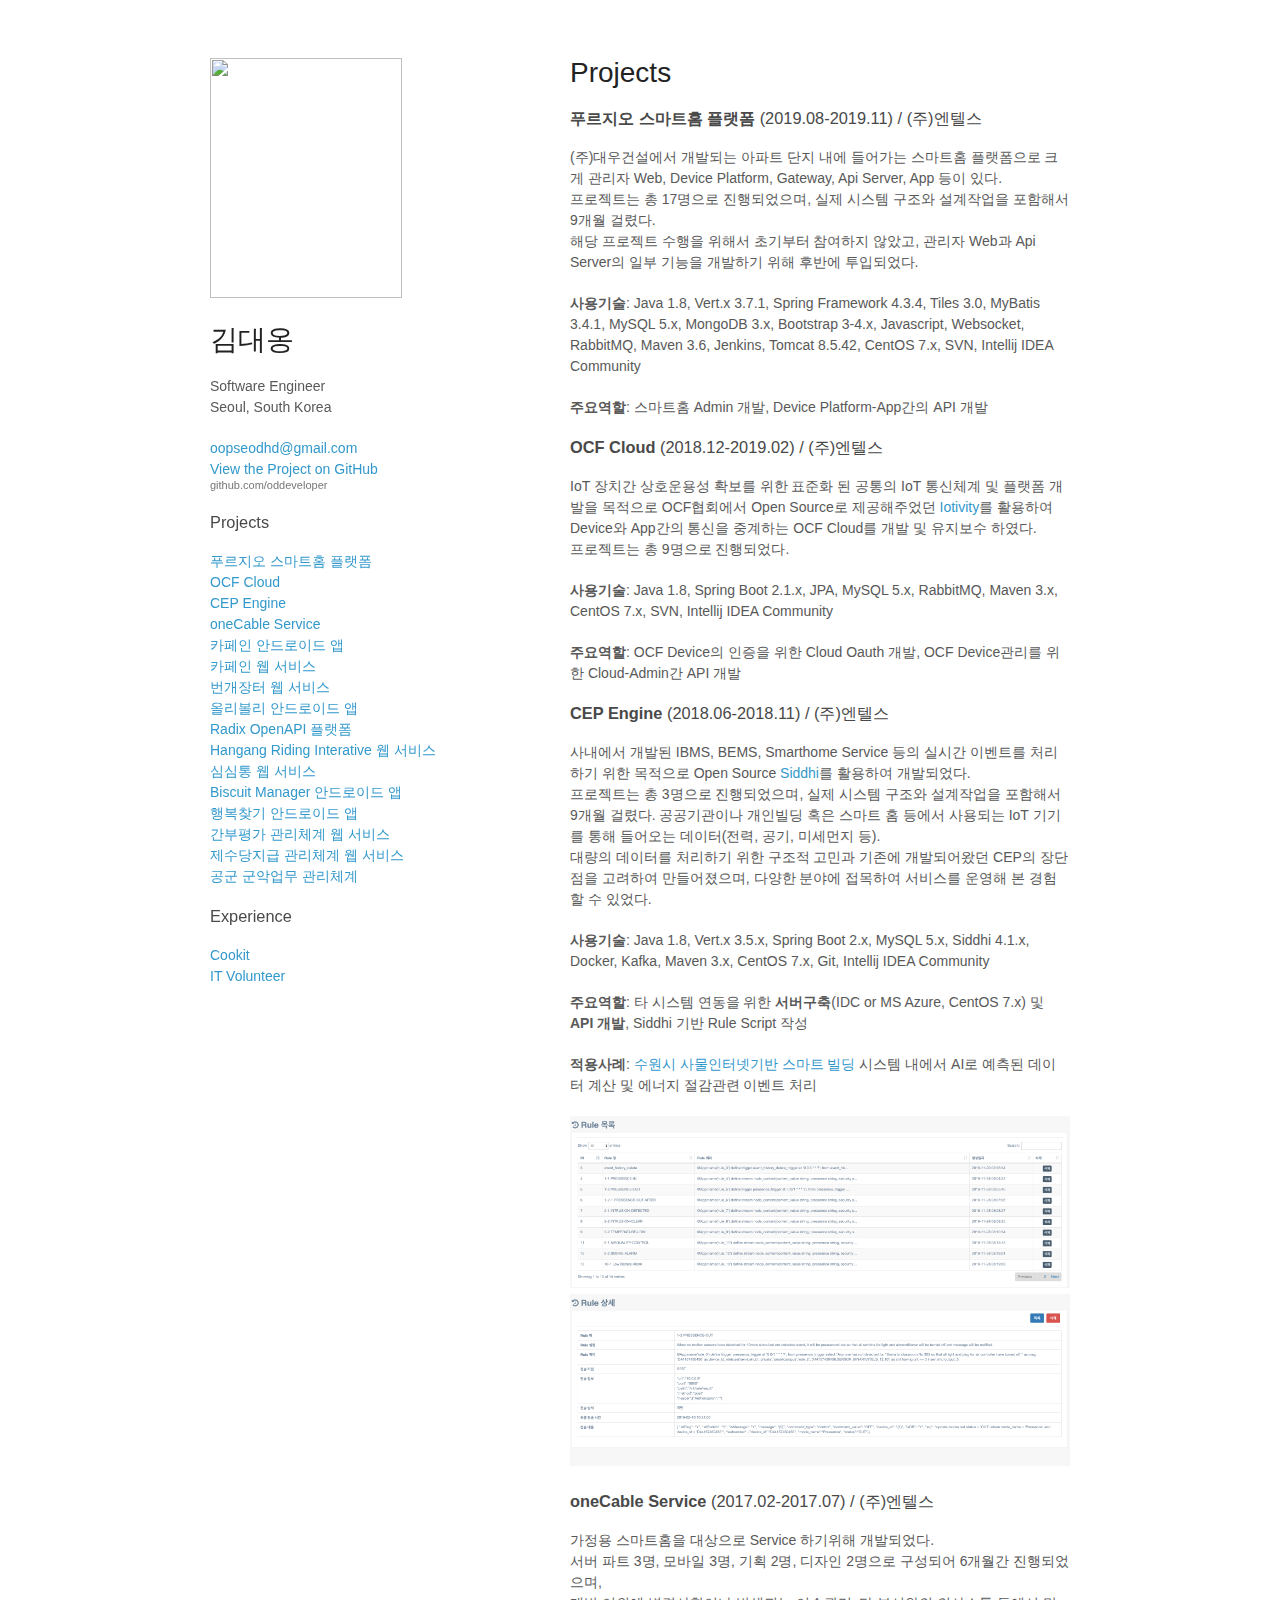
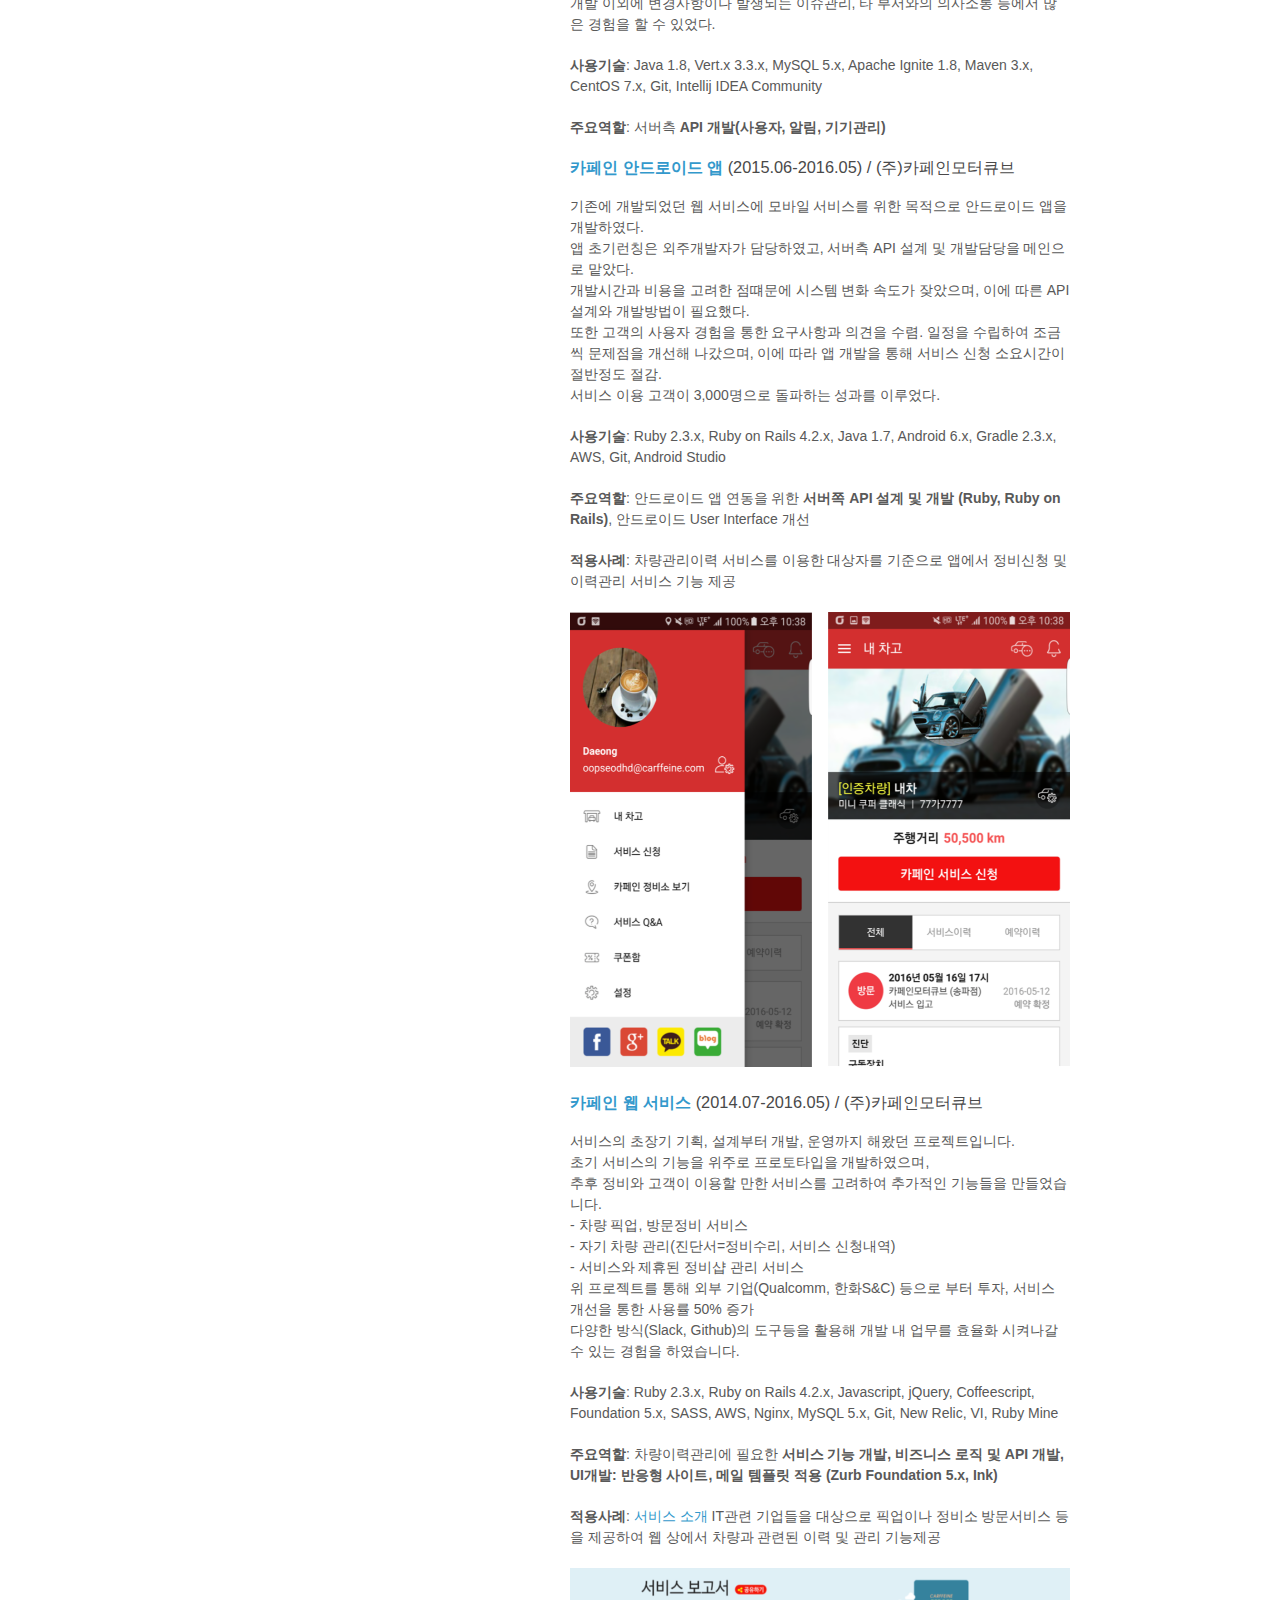
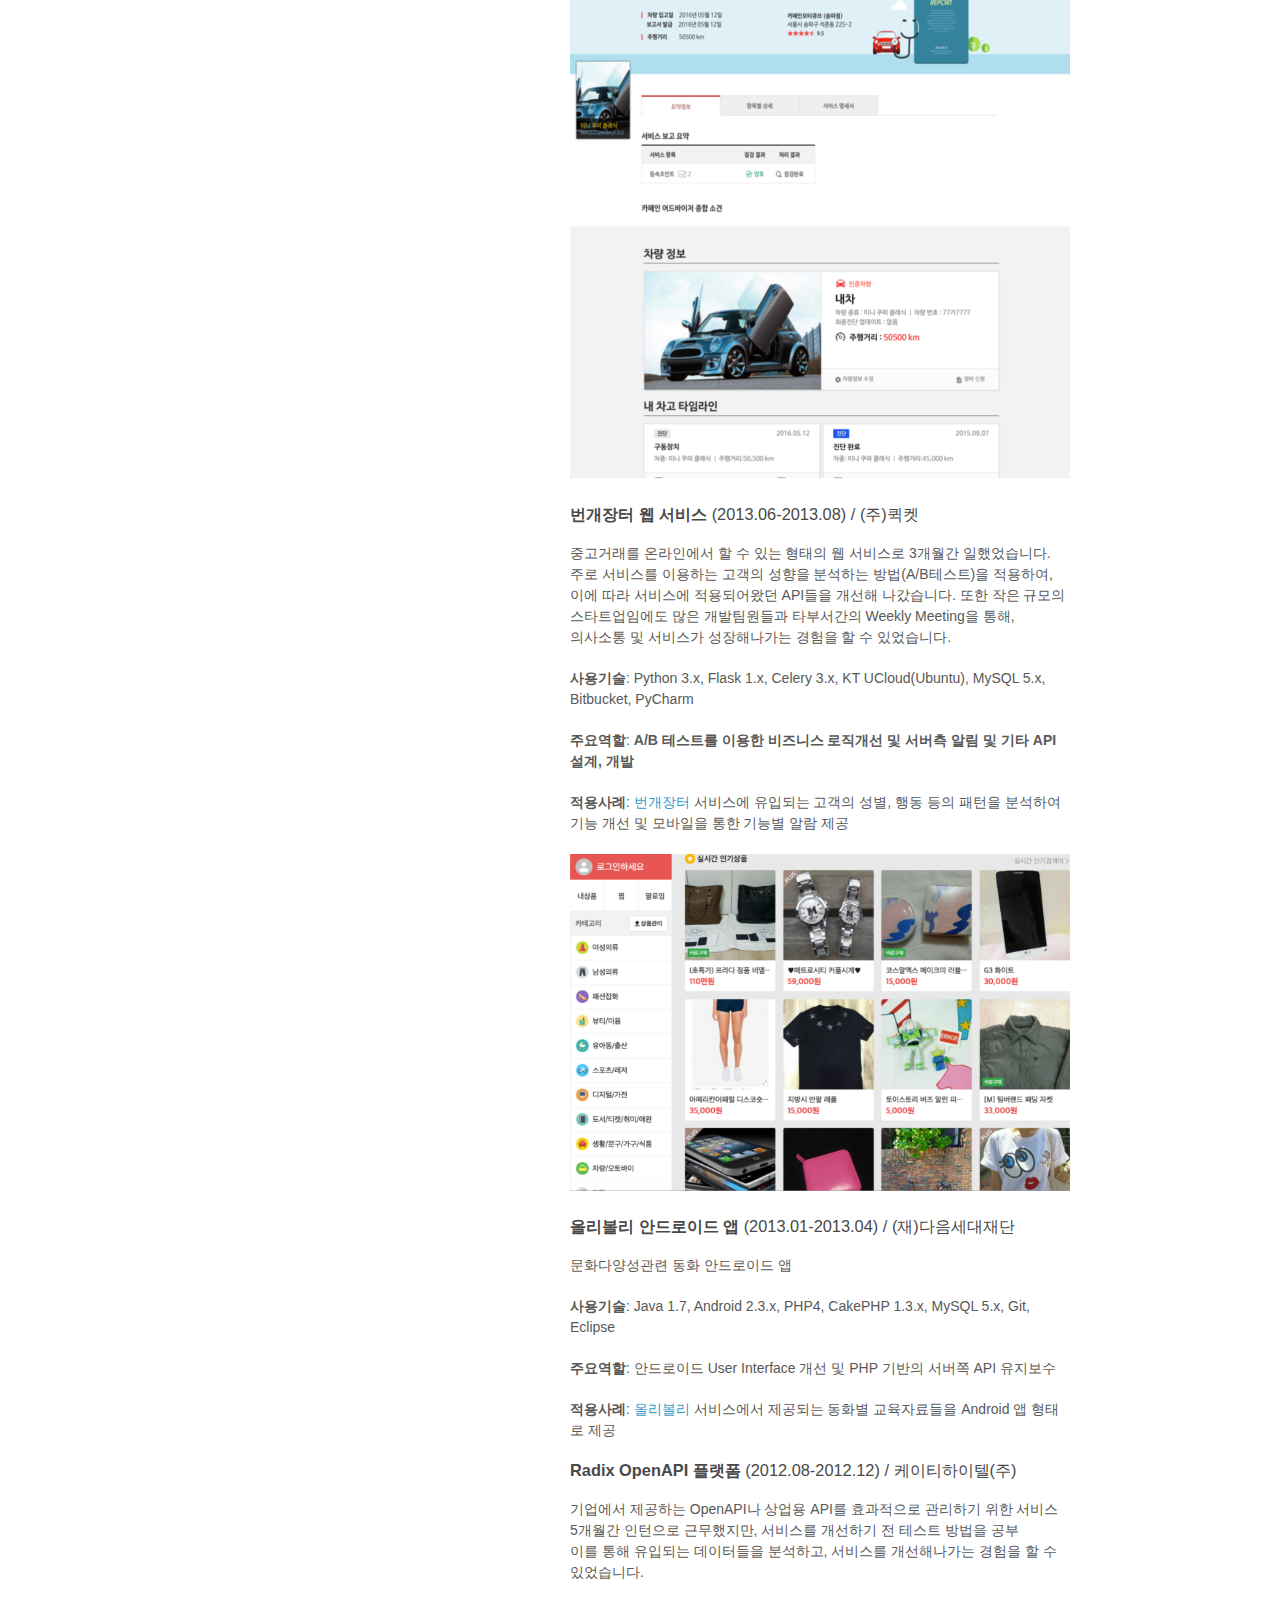
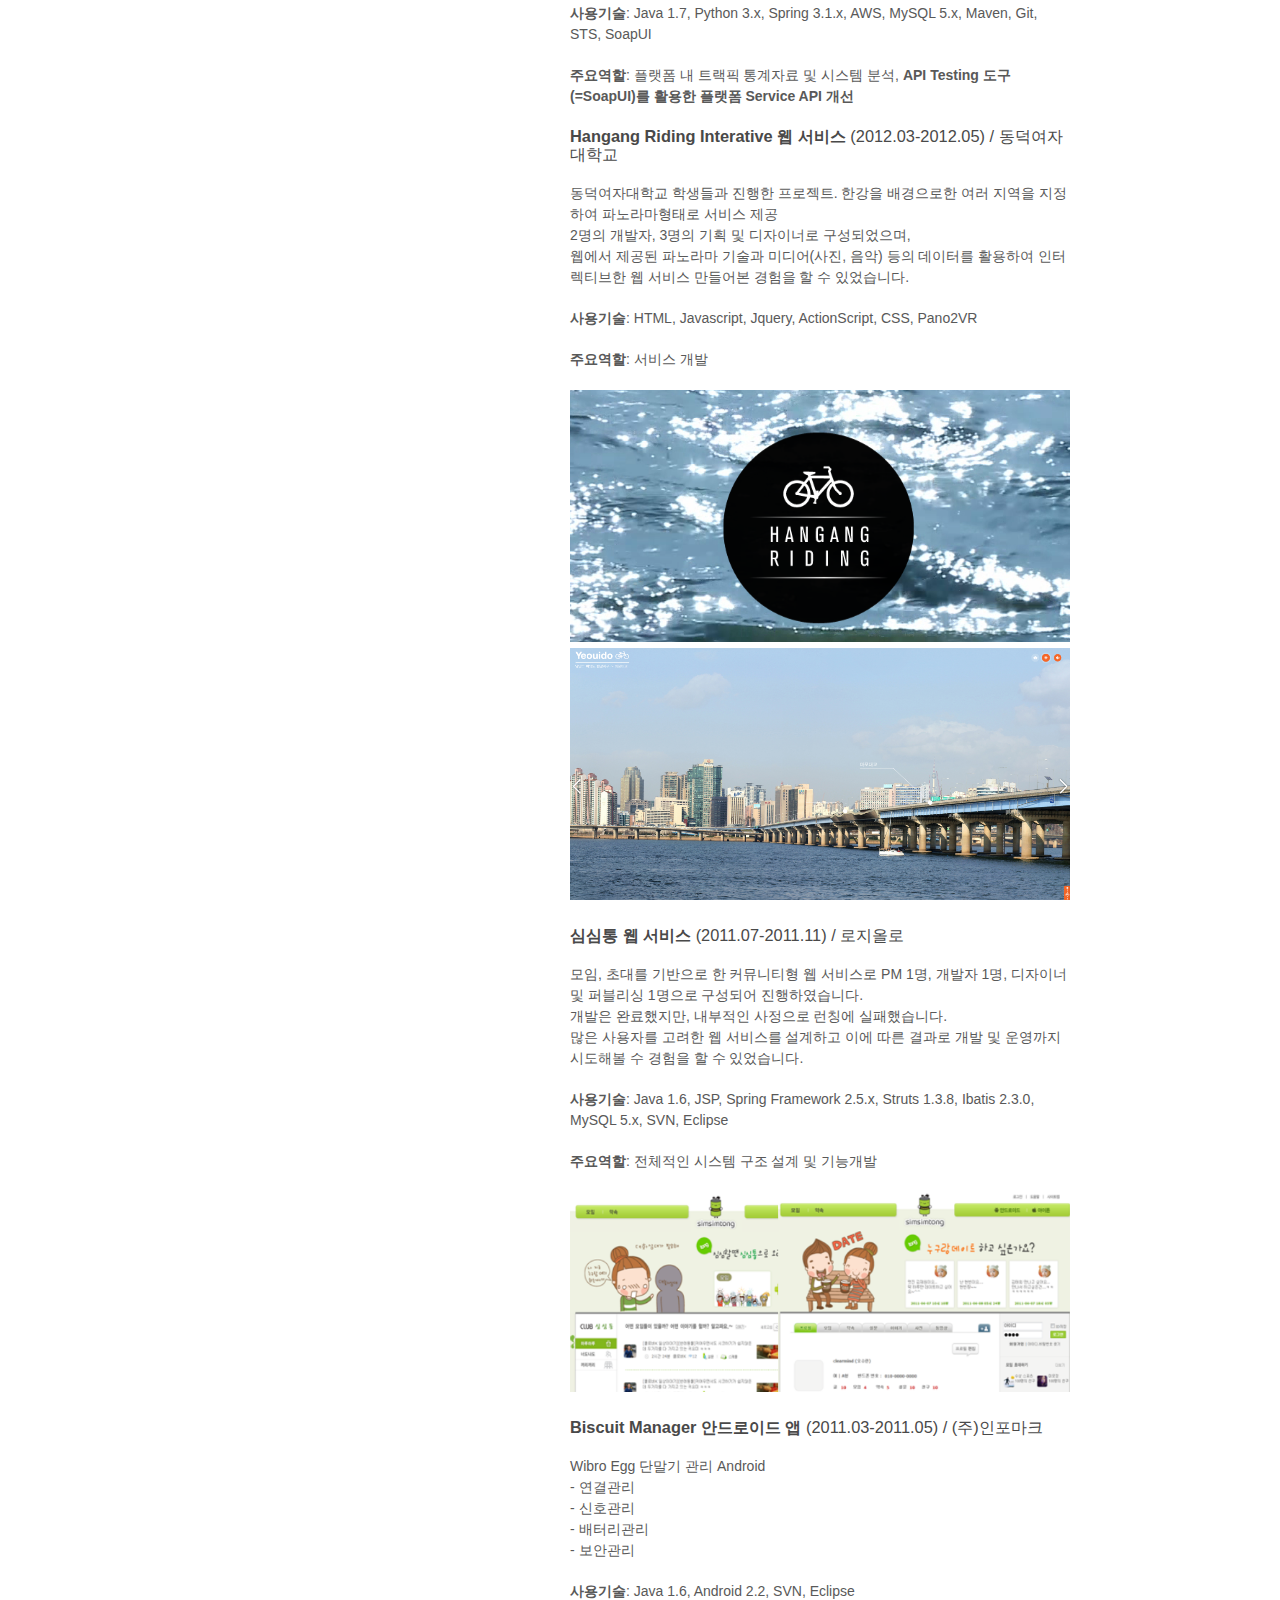
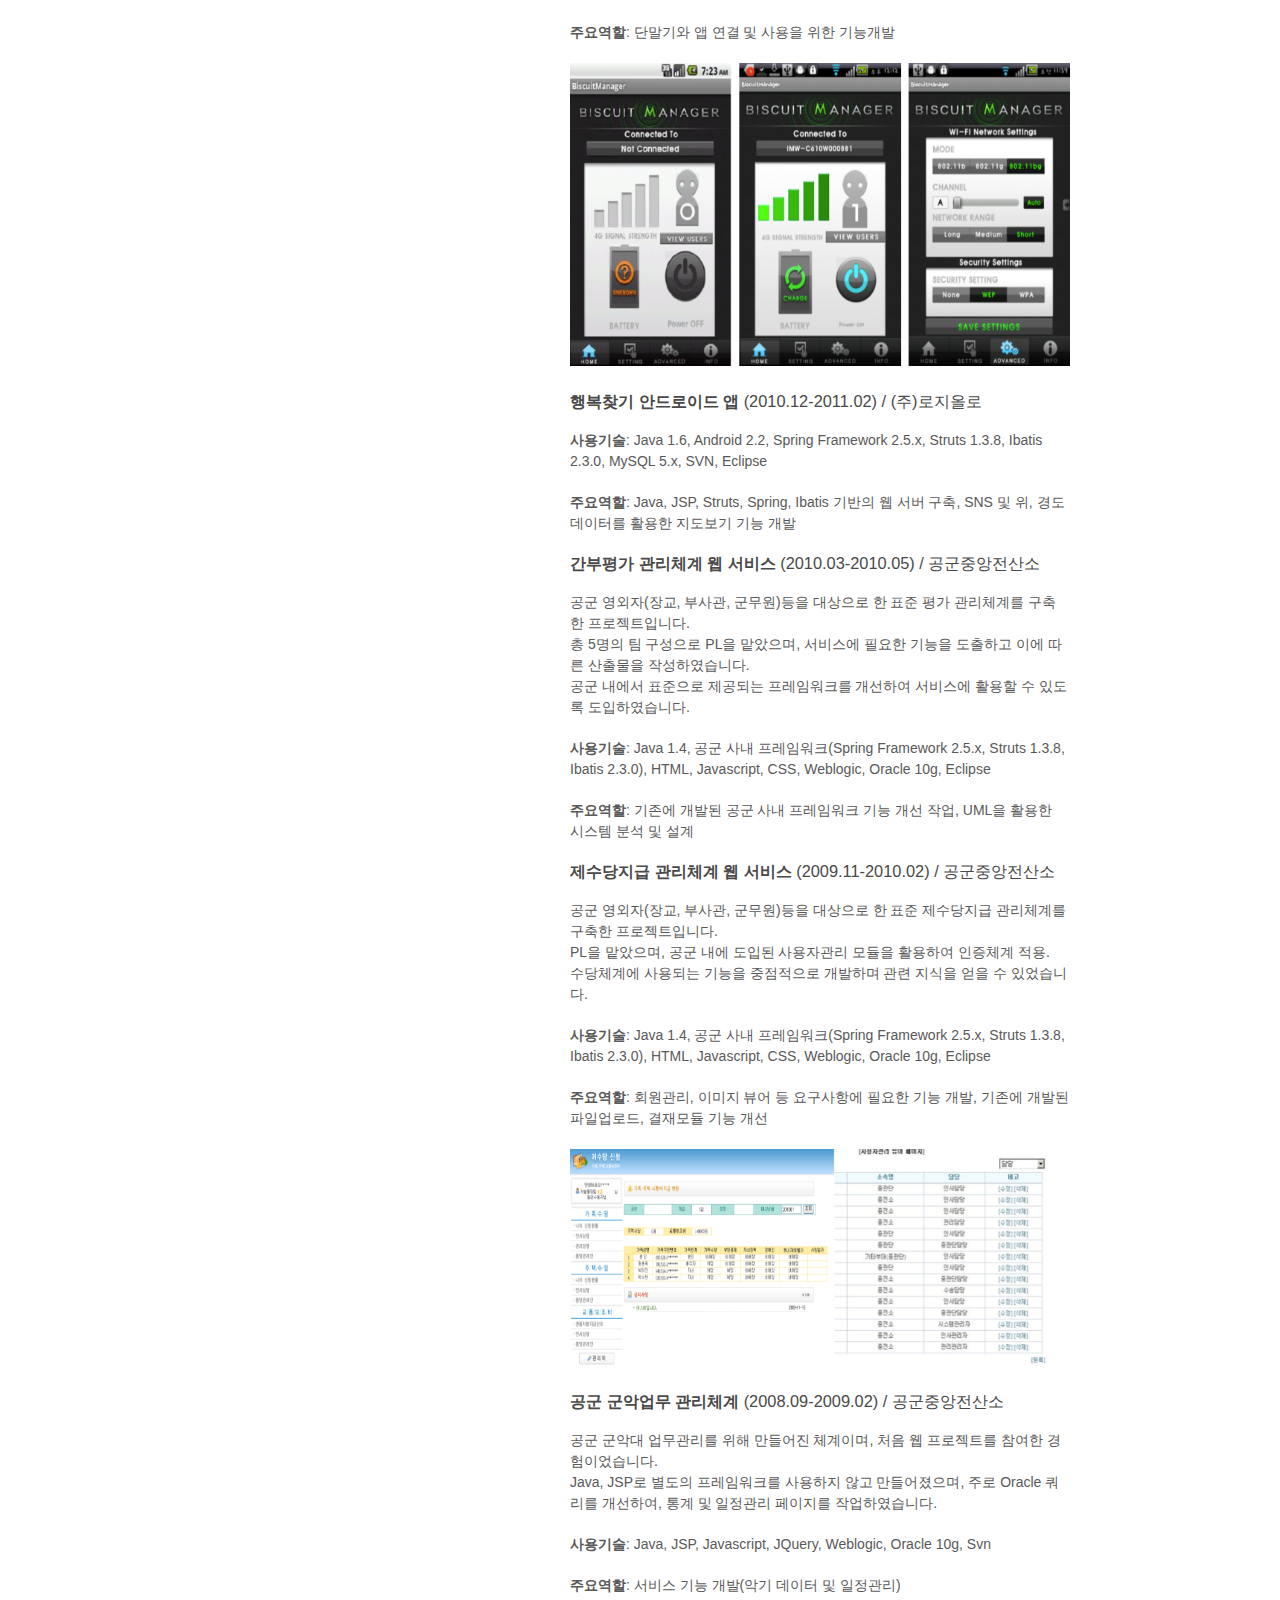
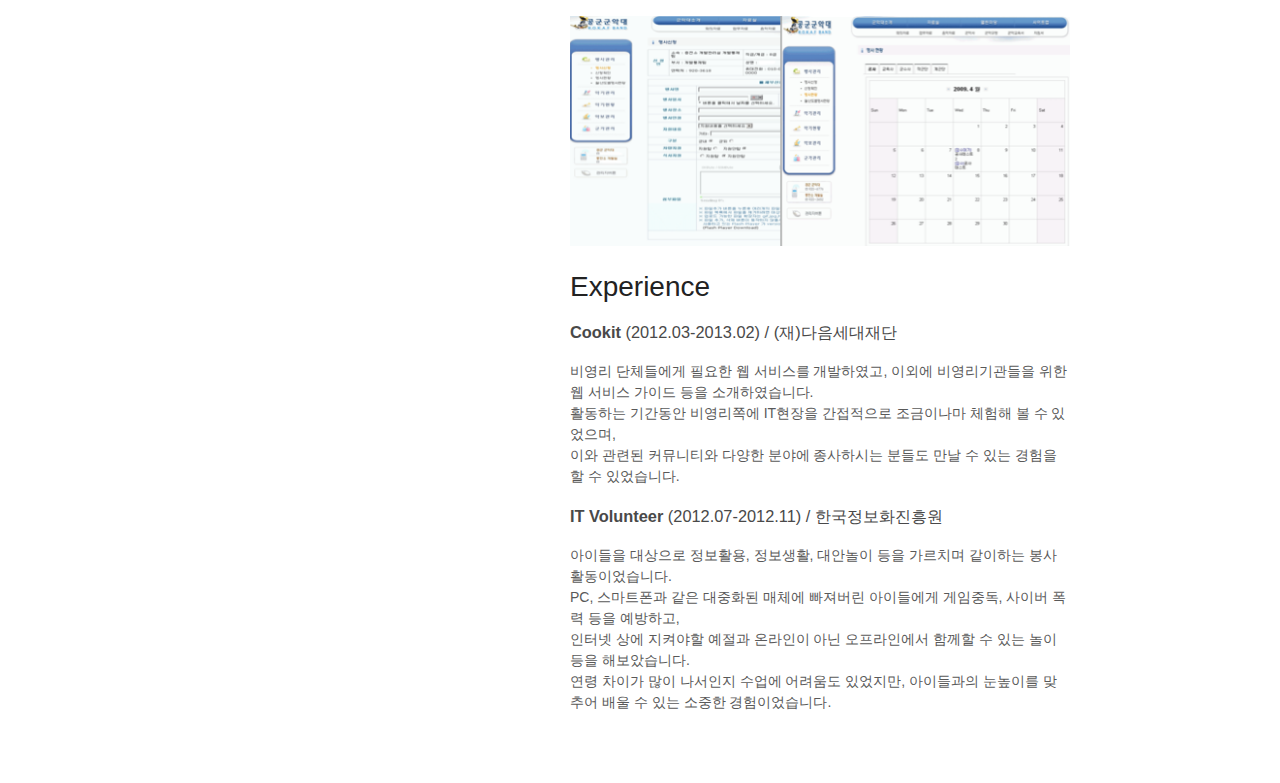
==== commit 125c59eb: "update portfolio" ====
--- a/index.html
+++ b/index.html
@@ -14,27 +14,29 @@
   <body>
     <div class="wrapper">
       <header>
+		  <img src="https://avatars0.githubusercontent.com/u/2126249?s=460&v=4" width="192" height="240"><br/><br/>
         <h1>김대옹</h1>
         <p>
-	  Software Developer<br/>
-	  Seoul, South Korea
-	</p>
+    	  Software Engineer<br/>
+    	  Seoul, South Korea
+	     </p>
         <a class="u-email" href="mailto:oopseodhd@gmail.com">oopseodhd@gmail.com</a><br/>
         <p class="view"><a href="http://github.com/oddeveloper">View the Project on GitHub <small>github.com/oddeveloper</small></a></p>
 	<p>
 	  <h3>Projects</h3>
-	  <a href="#prugio">Daewoo Prugio Smarthome Platform</a><br/>
+	  <a href="#prugio">푸르지오 스마트홈 플랫폼</a><br/>
 	  <a href="#ocf">OCF Cloud</a><br/>
 	  <a href="#cep">CEP Engine</a><br/>
 	  <a href="#onecable">oneCable Service</a><br/>
-	  <a href="#carffeine_mobile">Carffeine Android</a><br/>
-	  <a href="#carffeine_web">Carffeine 웹 서비스</a><br/>
+	  <a href="#carffeine_mobile">카페인 안드로이드 앱</a><br/>
+	  <a href="#carffeine_web">카페인 웹 서비스</a><br/>
 	  <a href="#bunjang">번개장터 웹 서비스</a><br/>
-	  <a href="#ollybolly">Ollybolly Android</a><br/>
-	  <a href="#radix">Radix OpenAPI 웹 서비스</a><br/>
+	  <a href="#ollybolly">올리볼리 안드로이드 앱</a><br/>
+	  <a href="#radix">Radix OpenAPI 플랫폼</a><br/>
 	  <a href="#hangang">Hangang Riding Interative 웹 서비스</a><br/>
 	  <a href="#simsimtong">심심통 웹 서비스</a><br/>
-	  <a href="#biscuit">Biscuit Manager Android</a><br/>
+	  <a href="#biscuit">Biscuit Manager 안드로이드 앱</a><br/>
+	  <a href="#happy">행복찾기 안드로이드 앱</a><br/>
 	  <a href="#ganbu">간부평가 관리체계 웹 서비스</a><br/>
 	  <a href="#pay">제수당지급 관리체계 웹 서비스</a><br/>
 	  <a href="#music">공군 군악업무 관리체계</a><br/>
@@ -47,21 +49,21 @@
       </header>
       <section>
         <h1>Projects</h1>
-	<h3 id="prugio"><b>Daewoo Prugio Smarthome Platform</b> (2019.08-2019.11) / (주)엔텔스</h3>
+	<h3 id="prugio"><b>푸르지오 스마트홈 플랫폼</b> (2019.08-2019.11) / (주)엔텔스</h3>
 	<p>
 	  (주)대우건설에서 개발되는 아파트 단지 내에 들어가는 스마트홈 플랫폼으로 크게 관리자 Web, Device Platform, Gateway, Api Server, App 등이 있다.</br>
 	  프로젝트는 총 17명으로 진행되었으며, 실제 시스템 구조와 설계작업을 포함해서 9개월 걸렸다.</br>
 	  해당 프로젝트 수행을 위해서 초기부터 참여하지 않았고, 관리자 Web과 Api Server의 일부 기능을 개발하기 위해 후반에 투입되었다.
 	</p>
-	<p><b>사용기술</b>: Java 8, Vert.x 3.x, Spring 4.x, MySQL 5.x, MongoDB 3.x, Bootstrap, Javascript, Websocket, RabbitMQ, SVN, Jenkins, CentOS 7.x</p>
-	<p><b>주요역할</b>: 스마트홈 Admin 개발, Device Platform-App간의 API Server 기능 일부 개발</p>
+	<p><b>사용기술</b>: Java 1.8, Vert.x 3.7.1, Spring Framework 4.3.4, Tiles 3.0, MyBatis 3.4.1, MySQL 5.x, MongoDB 3.x, Bootstrap 3-4.x, Javascript, Websocket, RabbitMQ, Maven 3.6, Jenkins, Tomcat 8.5.42, CentOS 7.x, SVN, Intellij IDEA Community</p>
+	<p><b>주요역할</b>: 스마트홈 Admin 개발, Device Platform-App간의 API 개발</p>
 	<h3 id="ocf"><b>OCF Cloud</b> (2018.12-2019.02) / (주)엔텔스</h3>
 	<p>
 	  IoT 장치간 상호운용성 확보를 위한 표준화 된 공통의 IoT 통신체계 및 플랫폼 개발을 목적으로 OCF협회에서 Open Source로 제공해주었던
 	  <a href="https://iotivity.org/">Iotivity</a>를 활용하여 Device와 App간의 통신을 중계하는 OCF Cloud를 개발 및 유지보수 하였다.</br>
-	  프로젝트는 총 9명으로 진행되었다.  
-	</p>
-	<p><b>사용기술</b>: Java 8, Spring Boot 2.x, MySQL 5.x, SVN</p>
+	  프로젝트는 총 9명으로 진행되었다.
+	</p>
+	<p><b>사용기술</b>: Java 1.8, Spring Boot 2.1.x, JPA, MySQL 5.x, RabbitMQ, Maven 3.x, CentOS 7.x, SVN, Intellij IDEA Community</p>
 	<p><b>주요역할</b>: OCF Device의 인증을 위한 Cloud Oauth 개발, OCF Device관리를 위한 Cloud-Admin간 API 개발</p>
 	<h3 id="cep"><b>CEP Engine</b> (2018.06-2018.11) / (주)엔텔스</h3>
 	<p>
@@ -69,7 +71,7 @@
 	  프로젝트는 총 3명으로 진행되었으며, 실제 시스템 구조와 설계작업을 포함해서 9개월 걸렸다. 공공기관이나 개인빌딩 혹은 스마트 홈 등에서 사용되는 IoT 기기를 통해 들어오는 데이터(전력, 공기, 미세먼지 등).<br/>
 	  대량의 데이터를 처리하기 위한 구조적 고민과 기존에 개발되어왔던 CEP의 장단점을 고려하여 만들어졌으며, 다양한 분야에 접목하여 서비스를 운영해 본 경험할 수 있었다.
 	</p>
-	<p><b>사용기술</b>: Java 8, Vert.x 3.x, Spring Boot 2.x, MySQL 5.x, Git, Docker, Kafka, CentOS 7.x</p>
+	<p><b>사용기술</b>: Java 1.8, Vert.x 3.5.x, Spring Boot 2.x, MySQL 5.x, Siddhi 4.1.x, Docker, Kafka, Maven 3.x, CentOS 7.x, Git, Intellij IDEA Community</p>
 	<p><b>주요역할</b>: 타 시스템 연동을 위한 <b>서버구축</b>(IDC or MS Azure, CentOS 7.x) 및 <b>API 개발</b>, Siddhi 기반 Rule Script 작성</p>
 	<p><b>적용사례</b>: <a href="http://www.ntels.com/success_story_suwon_smartbuilding/">수원시 사물인터넷기반 스마트 빌딩</a> 시스템 내에서 AI로 예측된 데이터 계산 및 에너지 절감관련 이벤트 처리</p>
 	<img src="images/cep_rule.png"/>
@@ -78,11 +80,11 @@
 	<p>
 	  가정용 스마트홈을 대상으로 Service 하기위해 개발되었다.<br/>
 	  서버 파트 3명, 모바일 3명, 기획 2명, 디자인 2명으로 구성되어 6개월간 진행되었으며,<br/>
-	  개발 이외에 변경사항이나 발생되는 이슈관리, 타 부서와의 의사소통 등에서 많은 경험을 할 수 있었다. 
-	</p>
-	<p><b>사용기술</b>: Java 8, Vert.x 3.x, MySQL 5.x, Git, Apache Ignite, CentOS 7.x</p>
+	  개발 이외에 변경사항이나 발생되는 이슈관리, 타 부서와의 의사소통 등에서 많은 경험을 할 수 있었다.
+	</p>
+	<p><b>사용기술</b>: Java 1.8, Vert.x 3.3.x, MySQL 5.x, Apache Ignite 1.8, Maven 3.x, CentOS 7.x, Git, Intellij IDEA Community</p>
 	<p><b>주요역할</b>: 서버측 <b>API 개발(사용자, 알림, 기기관리)</b></p>
-	<p><h3 id="carffeine_mobile"><b><a href="./pages/carffeine.html">Carffeine Android</a></b> (2015.06-2016.05) / (주)카페인모터큐브</h3></p>
+	<p><h3 id="carffeine_mobile"><b><a href="./pages/carffeine.html">카페인 안드로이드 앱</a></b> (2015.06-2016.05) / (주)카페인모터큐브</h3></p>
 	<p>
 	  기존에 개발되었던 웹 서비스에 모바일 서비스를 위한 목적으로 안드로이드 앱을 개발하였다.<br/>
 	  앱 초기런칭은 외주개발자가 담당하였고, 서버측 API 설계 및 개발담당을 메인으로 맡았다.<br/>
@@ -91,11 +93,11 @@
 	  이에 따라 앱 개발을 통해 서비스 신청 소요시간이 절반정도 절감.<br/>
 	  서비스 이용 고객이 3,000명으로 돌파하는 성과를 이루었다.
 	</p>
-	<p><b>사용기술</b>: Java 8, Android, Ruby 2.x, Ruby on Rails 4.x, Git</p>
-	<p><b>주요역할</b>: 안드로이드 앱 연동을 위한 <b>서버쪽 API 설계 및 개발 (Ruby, Ruby on Rails)</b>, 일부 UI 개선</p>
+	<p><b>사용기술</b>: Ruby 2.3.x, Ruby on Rails 4.2.x, Java 1.7, Android 6.x, Gradle 2.3.x, AWS, Git, Android Studio</p>
+	<p><b>주요역할</b>: 안드로이드 앱 연동을 위한 <b>서버쪽 API 설계 및 개발 (Ruby, Ruby on Rails)</b>, 안드로이드 User Interface 개선</p>
 	<p><b>적용사례</b>: 차량관리이력 서비스를 이용한 대상자를 기준으로 앱에서 정비신청 및 이력관리 서비스 기능 제공</p>
 	<img src="images/carffeine_mobile.png"/>
-	<p><h3 id="carffeine_web"><b><a href="./pages/carffeine.html">Carffeine 웹 서비스</a></b> (2014.07-2016.05) / (주)카페인모터큐브</h3></p>
+	<p><h3 id="carffeine_web"><b><a href="./pages/carffeine.html">카페인 웹 서비스</a></b> (2014.07-2016.05) / (주)카페인모터큐브</h3></p>
 	<p>
 	  서비스의 초장기 기획, 설계부터 개발, 운영까지 해왔던 프로젝트입니다.<br/>
 	  초기 서비스의 기능을 위주로 프로토타입을 개발하였으며,<br/>
@@ -106,8 +108,8 @@
 	  위 프로젝트를 통해 외부 기업(Qualcomm, 한화S&C) 등으로 부터 투자, 서비스 개선을 통한 사용률 50% 증가<br/>
 	  다양한 방식(Slack, Github)의 도구등을 활용해 개발 내 업무를 효율화 시켜나갈 수 있는 경험을 하였습니다.
 	</p>
-	<p><b>사용기술</b>: Ruby 2.x, Ruby on Rails 4.x, Javascript, jQuery, Coffeescript, Zurb Foundation 5.x, MySQL 5.x, Git, AWS</p>
-	<p><b>주요역할</b>: 차량이력관리에 필요한 <b>서비스 기능 개발, 비즈니스 로직 및 API 개발 (Ruby 2.x, Ruby on Rails 4.x, MySQL 5.x), UI개발: 반응형 사이트, 메일 템플릿 적용 (Zurb Foundation 5.x, Ink)</b></p>
+	<p><b>사용기술</b>: Ruby 2.3.x, Ruby on Rails 4.2.x, Javascript, jQuery, Coffeescript, Foundation 5.x, SASS, AWS, Nginx, MySQL 5.x, Git, New Relic, VI, Ruby Mine</p>
+	<p><b>주요역할</b>: 차량이력관리에 필요한 <b>서비스 기능 개발, 비즈니스 로직 및 API 개발, UI개발: 반응형 사이트, 메일 템플릿 적용 (Zurb Foundation 5.x, Ink)</b></p>
 	<p><b>적용사례</b>: <a href="https://platum.kr/archives/27775">서비스 소개</a> IT관련 기업들을 대상으로 픽업이나 정비소 방문서비스 등을 제공하여 웹 상에서 차량과 관련된 이력 및 관리 기능제공</p>
 	<img src="images/carffeine_web1.png"/>
 	<img src="images/carffeine_web2.png"/>
@@ -117,30 +119,30 @@
 	  주로 서비스를 이용하는 고객의 성향을 분석하는 방법(A/B테스트)을 적용하여,<br/>
 	  이에 따라 서비스에 적용되어왔던 API들을 개선해 나갔습니다.
 	  또한 작은 규모의 스타트업임에도 많은 개발팀원들과 타부서간의 Weekly Meeting을 통해,<br/>
-	  의사소통 및 서비스가 성장해나가는 경험을 할 수 있었습니다. 
-	</p>
-	<p><b>사용기술</b>: Python 3.x, Flask 1.x, MySQL 5.x, Ubuntu 10.x, Bitbucket</p>
+	  의사소통 및 서비스가 성장해나가는 경험을 할 수 있었습니다.
+	</p>
+	<p><b>사용기술</b>: Python 3.x, Flask 1.x, Celery 3.x, KT UCloud(Ubuntu), MySQL 5.x, Bitbucket, PyCharm</p>
 	<p><b>주요역할</b>: <b>A/B 테스트를 이용한 비즈니스 로직개선 및 서버측 알림 및 기타 API 설계, 개발</b></p>
 	<p><b>적용사례</b>: <a href="https://m.bunjang.co.kr/">번개장터</a> 서비스에 유입되는 고객의 성별, 행동 등의 패턴을 분석하여 기능 개선 및 모바일을 통한 기능별 알람 제공</p>
 	<img src="images/bunjang.png"/>
-	<p><h3 id="ollybolly"><b>Ollybolly Android</b> (2013.01-2013.04) / (재)다음세대재단</h3></p>
+	<p><h3 id="ollybolly"><b>올리볼리 안드로이드 앱</b> (2013.01-2013.04) / (재)다음세대재단</h3></p>
 	<p>문화다양성관련 동화 안드로이드 앱</p>
-	<p><b>사용기술</b>: PHP, Java 7, Android, Ubuntu, MySQL 5.x, Git</p>
-	<p><b>주요역할</b>: UI 개선 및 PHP 기반의 서버쪽 API 유지보수</p>
+	<p><b>사용기술</b>: Java 1.7, Android 2.3.x, PHP4, CakePHP 1.3.x, MySQL 5.x, Git, Eclipse</p>
+	<p><b>주요역할</b>: 안드로이드 User Interface 개선 및 PHP 기반의 서버쪽 API 유지보수</p>
 	<p><b>적용사례</b>: <a href="http://edu.ollybolly.org/cartoon-plan/?fwp_sort=date_desc">올리볼리</a> 서비스에서 제공되는 동화별 교육자료들을 Android 앱 형태로 제공</p>
-	<p><h3 id="radix"><b>Radix OpenAPI 웹 서비스</b> (2012.08-2012.12) / 케이티하이텔(주)</h3></p>
+	<p><h3 id="radix"><b>Radix OpenAPI 플랫폼</b> (2012.08-2012.12) / 케이티하이텔(주)</h3></p>
 	<p>
 	  기업에서 제공하는 OpenAPI나 상업용 API를 효과적으로 관리하기 위한 서비스<br/>
 	  5개월간 인턴으로 근무했지만, 서비스를 개선하기 전 테스트 방법을 공부<br/>
 	  이를 통해 유입되는 데이터들을 분석하고, 서비스를 개선해나가는 경험을 할 수 있었습니다.
 	</p>
-	<p><b>사용기술</b>: Java, Python, Spring, MariaDB, Git/p>
-	<p><b>주요역할</b>: 서비스되고 있는 API의 유입률 분석, <b>API Testing 도구를 활용한 API 유지보수</b></p>
+	<p><b>사용기술</b>: Java 1.7, Python 3.x, Spring 3.1.x, AWS, MySQL 5.x, Maven, Git, STS, SoapUI</p>
+	<p><b>주요역할</b>: 플랫폼 내 트랙픽 통계자료 및 시스템 분석, <b>API Testing 도구(=SoapUI)를 활용한 플랫폼 Service API 개선</b></p>
 	<p><h3 id="hangang"><b>Hangang Riding Interative 웹 서비스</b> (2012.03-2012.05) / 동덕여자대학교</h3></p>
 	<p>
 	  동덕여자대학교 학생들과 진행한 프로젝트. 한강을 배경으로한 여러 지역을 지정하여 파노라마형태로 서비스 제공<br/>
 	  2명의 개발자, 3명의 기획 및 디자이너로 구성되었으며,<br/>
-	  웹에서 제공된 파노라마 기술과 미디어(사진, 음악) 등의 데이터를 활용하여 인터렉티브한 웹 서비스 만들어본 경험을 할 수 있었습니다. 
+	  웹에서 제공된 파노라마 기술과 미디어(사진, 음악) 등의 데이터를 활용하여 인터렉티브한 웹 서비스 만들어본 경험을 할 수 있었습니다.
 	</p>
 	<p><b>사용기술</b>: HTML, Javascript, Jquery, ActionScript, CSS, Pano2VR</p>
 	<p><b>주요역할</b>: 서비스 개발</p>
@@ -152,10 +154,10 @@
 	  개발은 완료했지만, 내부적인 사정으로 런칭에 실패했습니다.<br/>
 	  많은 사용자를 고려한 웹 서비스를 설계하고 이에 따른 결과로 개발 및 운영까지 시도해볼 수 경험을 할 수 있었습니다.
 	</p>
-	<p><b>사용기술</b>: Java, JSP, Spring, MySQL 5.x, Svn/p>
+	<p><b>사용기술</b>: Java 1.6, JSP, Spring Framework 2.5.x, Struts 1.3.8, Ibatis 2.3.0, MySQL 5.x, SVN, Eclipse</p>
 	<p><b>주요역할</b>: 전체적인 시스템 구조 설계 및 기능개발</p>
 	<img src="images/simsimtong.png"/>
-	<p><h3 id="biscuit"><b>Biscuit Manager Android</b> (2011.03-2011.05) / (주)인포마크</h3></p>
+	<p><h3 id="biscuit"><b>Biscuit Manager 안드로이드 앱</b> (2011.03-2011.05) / (주)인포마크</h3></p>
 	<p>
 	  Wibro Egg 단말기 관리 Android<br/>
 	  - 연결관리<br/>
@@ -163,25 +165,28 @@
 	  - 배터리관리<br/>
 	  - 보안관리<br/>
 	</p>
-	<p><b>사용기술</b>: Java, Android, Svn</p>
+	<p><b>사용기술</b>: Java 1.6, Android 2.2, SVN, Eclipse</p>
 	<p><b>주요역할</b>: 단말기와 앱 연결 및 사용을 위한 기능개발</p>
 	<img src="images/biscuit.png"/>
+	<p><h3 id="happy"><b>행복찾기 안드로이드 앱</b> (2010.12-2011.02) / (주)로지올로</h3></p>
+    <p><b>사용기술</b>: Java 1.6, Android 2.2, Spring Framework 2.5.x, Struts 1.3.8, Ibatis 2.3.0, MySQL 5.x, SVN, Eclipse</p>
+	<p><b>주요역할</b>: Java, JSP, Struts, Spring, Ibatis 기반의 웹 서버 구축, SNS 및 위, 경도 데이터를 활용한 지도보기 기능 개발</p>
 	<p><h3 id="ganbu"><b>간부평가 관리체계 웹 서비스</b> (2010.03-2010.05) / 공군중앙전산소</h3></p>
 	<p>
 	  공군 영외자(장교, 부사관, 군무원)등을 대상으로 한 표준 평가 관리체계를 구축한 프로젝트입니다.<br/>
-`	  총 5명의 팀 구성으로 PL을 맡았으며, 서비스에 필요한 기능을 도출하고 이에 따른 산출물을 작성하였습니다.<br/>
+	  총 5명의 팀 구성으로 PL을 맡았으며, 서비스에 필요한 기능을 도출하고 이에 따른 산출물을 작성하였습니다.<br/>
 	  공군 내에서 표준으로 제공되는 프레임워크를 개선하여 서비스에 활용할 수 있도록 도입하였습니다.
 	</p>
-	<p><b>사용기술</b>: Java, JSP, Struts, Spring, Ibatis, Javascript, JQuery, extJS, Weblogic, Oracle 10g, Svn</p>
-	<p><b>주요역할</b>: 프로젝트 PL로 UML을 기반으로 한 시스템분석 및 설계, 표준으로 사용되었던 프레임워크을 개선하여 구축</p>
+	<p><b>사용기술</b>: Java 1.4, 공군 사내 프레임워크(Spring Framework 2.5.x, Struts 1.3.8, Ibatis 2.3.0), HTML, Javascript, CSS, Weblogic, Oracle 10g, Eclipse</p>
+	<p><b>주요역할</b>: 기존에 개발된 공군 사내 프레임워크 기능 개선 작업, UML을 활용한 시스템 분석 및 설계</p>
 	<p><h3 id="pay"><b>제수당지급 관리체계 웹 서비스</b> (2009.11-2010.02) / 공군중앙전산소</h3></p>
 	<p>
 	  공군 영외자(장교, 부사관, 군무원)등을 대상으로 한 표준 제수당지급 관리체계를 구축한 프로젝트입니다.<br/>
 	  PL을 맡았으며, 공군 내에 도입된 사용자관리 모듈을 활용하여 인증체계 적용.<br/>
 	  수당체계에 사용되는 기능을 중점적으로 개발하며 관련 지식을 얻을 수 있었습니다.
 	</p>
-	<p><b>사용기술</b>: Java, JSP, Struts, Spring, Ibatis, Javascript, JQuery, extJS, Weblogic, Oracle 10g, Svn</p>
-	<p><b>주요역할</b>: 서비스 기능 개발(인증, 사용자 및 데이터 관리)</p>
+	<p><b>사용기술</b>: Java 1.4, 공군 사내 프레임워크(Spring Framework 2.5.x, Struts 1.3.8, Ibatis 2.3.0), HTML, Javascript, CSS, Weblogic, Oracle 10g, Eclipse</p>
+	<p><b>주요역할</b>: 회원관리, 이미지 뷰어 등 요구사항에 필요한 기능 개발, 기존에 개발된 파일업로드, 결재모듈 기능 개선</p>
 	<img src="images/pay.png"/>
 	<p><h3 id="music"><b>공군 군악업무 관리체계</b> (2008.09-2009.02) / 공군중앙전산소</h3></p>
 	<p>
@@ -204,7 +209,7 @@
 	  아이들을 대상으로 정보활용, 정보생활, 대안놀이 등을 가르치며 같이하는 봉사활동이었습니다.<br/>
 	  PC, 스마트폰과 같은 대중화된 매체에 빠져버린 아이들에게 게임중독, 사이버 폭력 등을 예방하고,<br/>
 	  인터넷 상에 지켜야할 예절과 온라인이 아닌 오프라인에서 함께할 수 있는 놀이 등을 해보았습니다.<br/>
-	  연령 차이가 많이 나서인지 수업에 어려움도 있었지만, 아이들과의 눈높이를 맞추어 배울 수 있는 소중한 경험이었습니다. 
+	  연령 차이가 많이 나서인지 수업에 어려움도 있었지만, 아이들과의 눈높이를 맞추어 배울 수 있는 소중한 경험이었습니다.
 	</p>
       </section>
     </div>
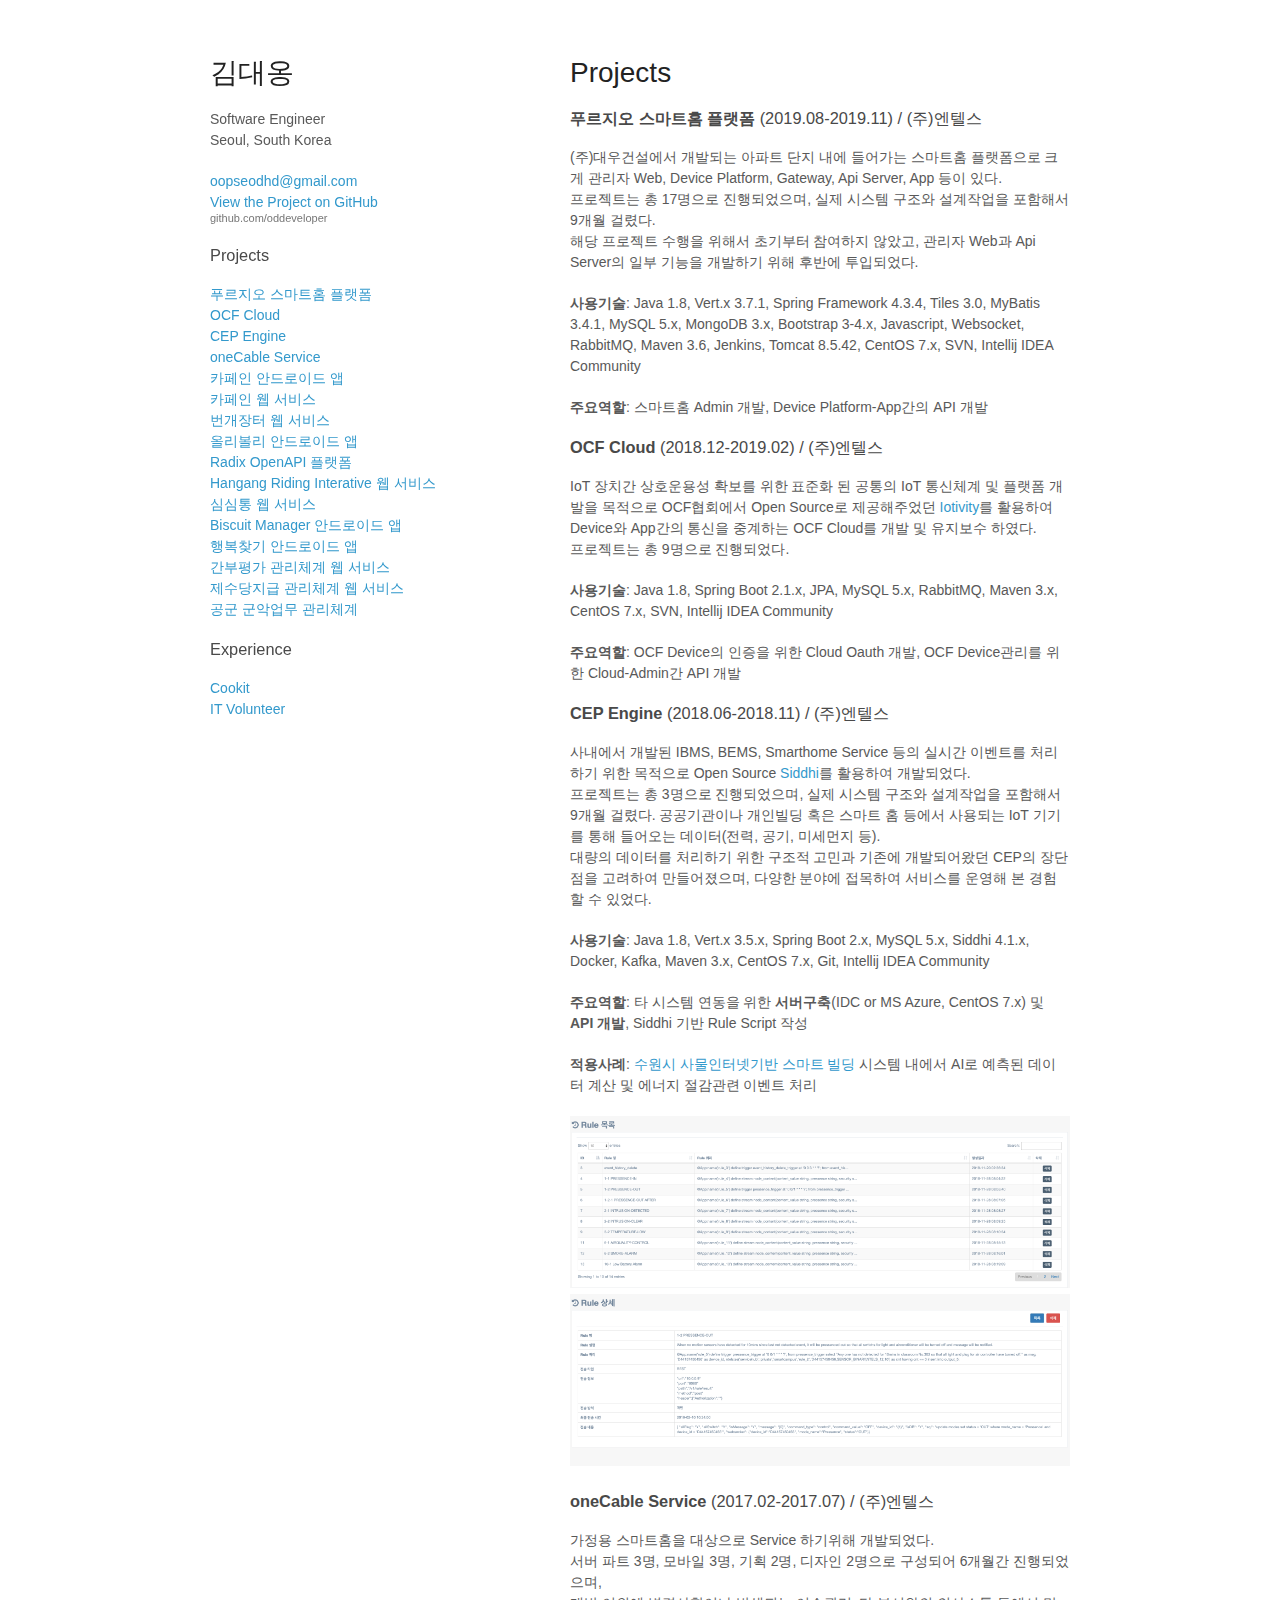
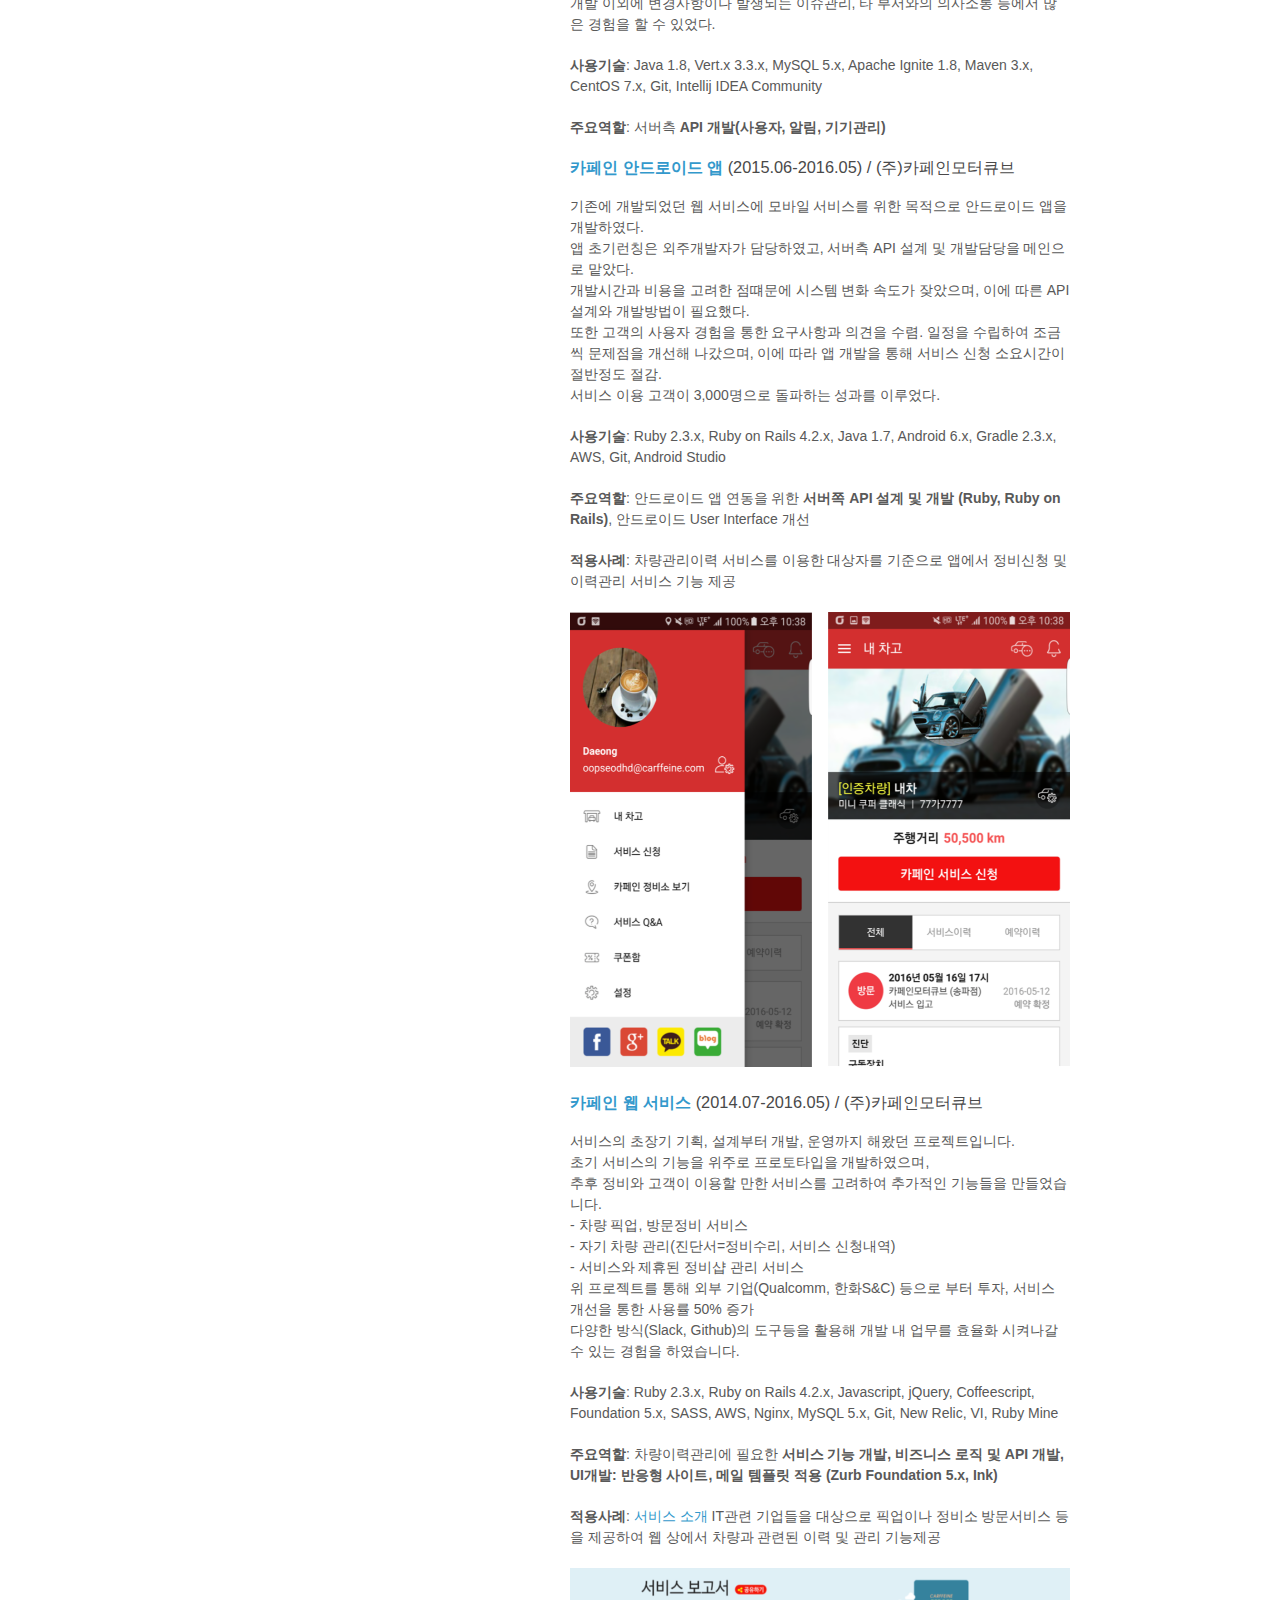
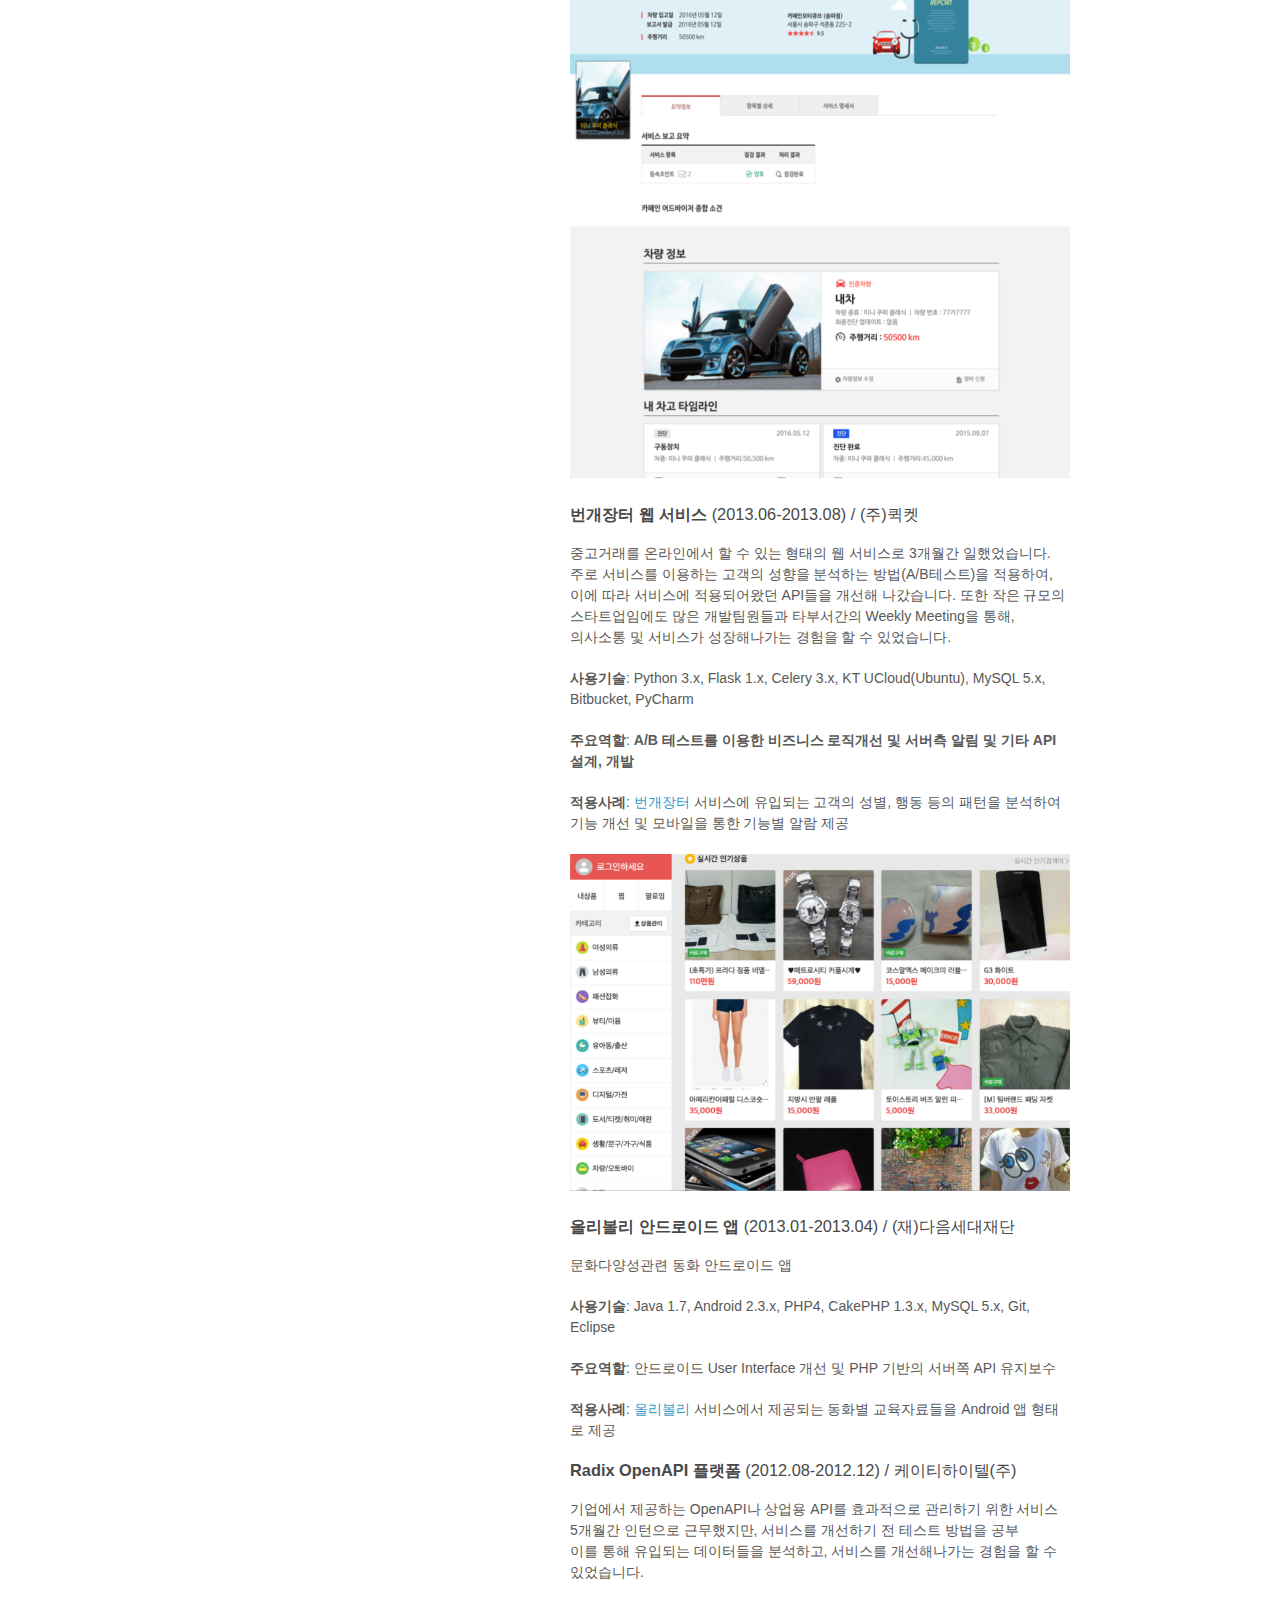
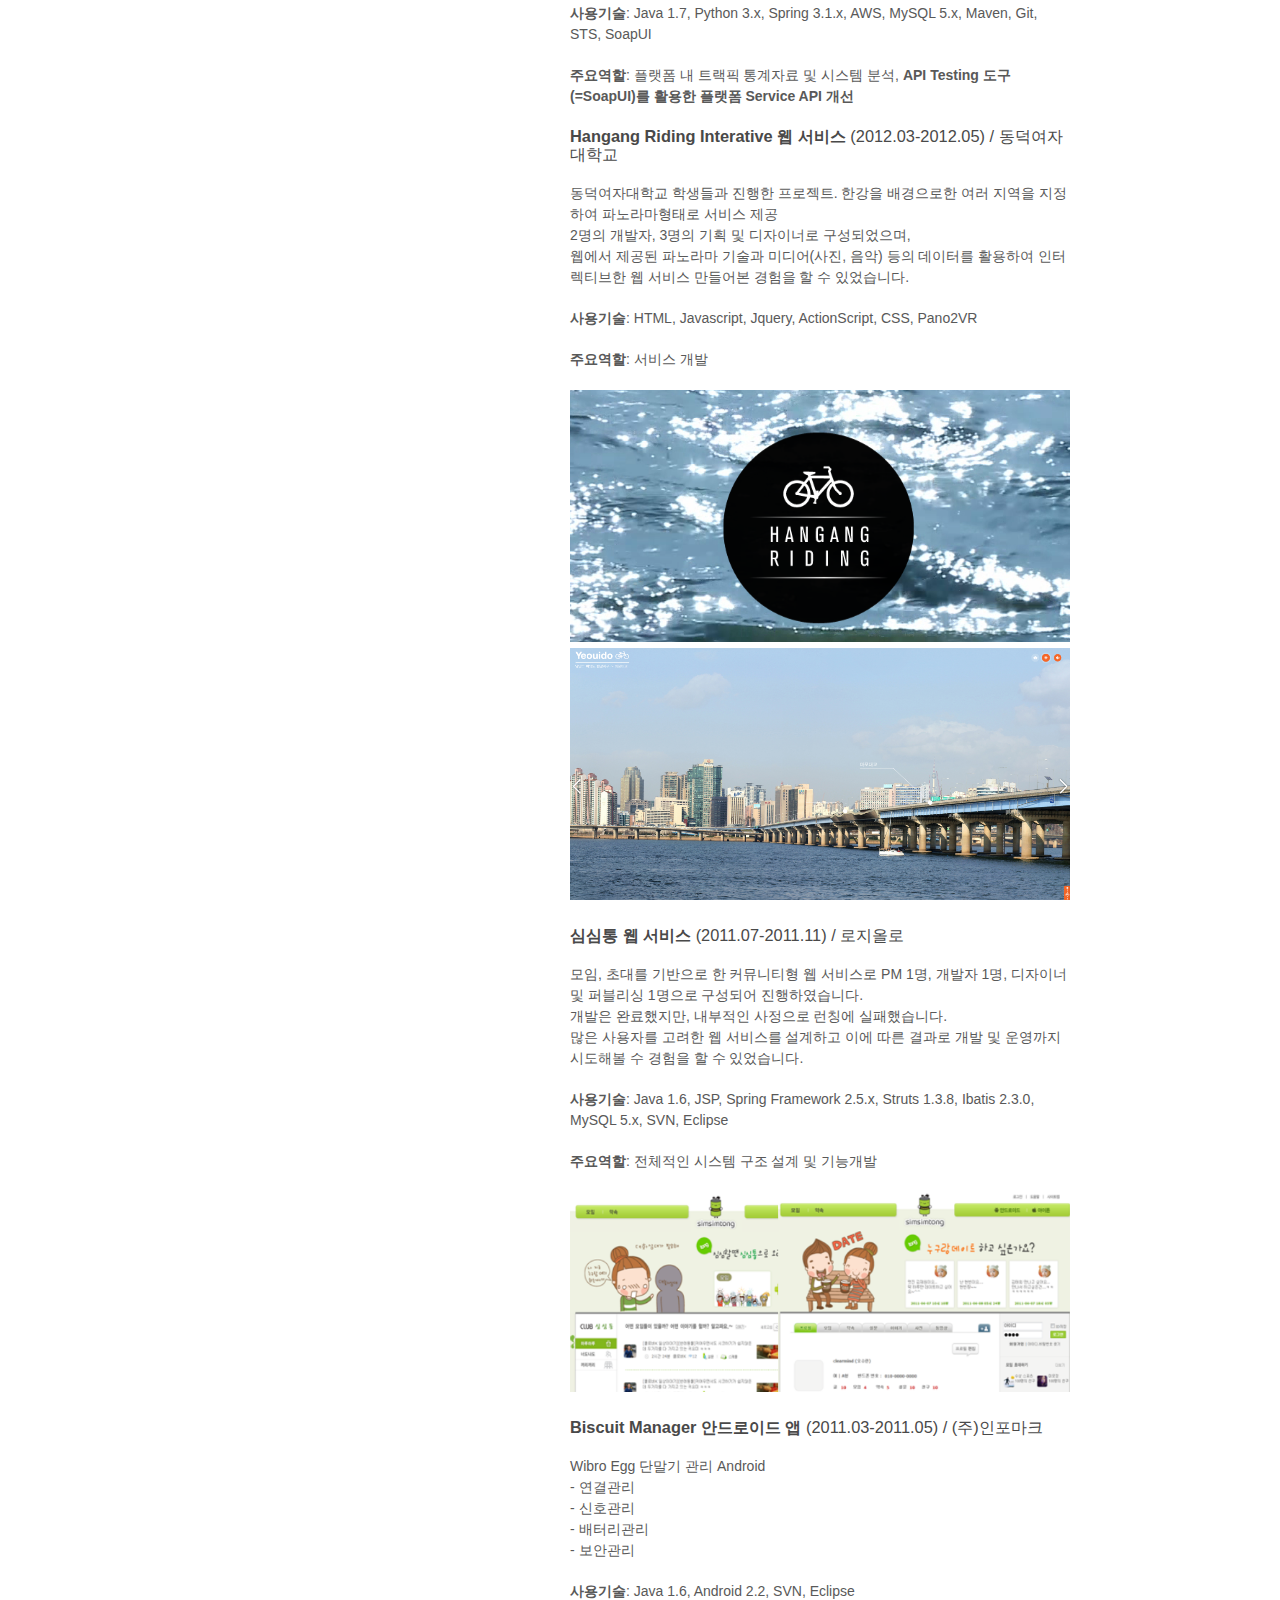
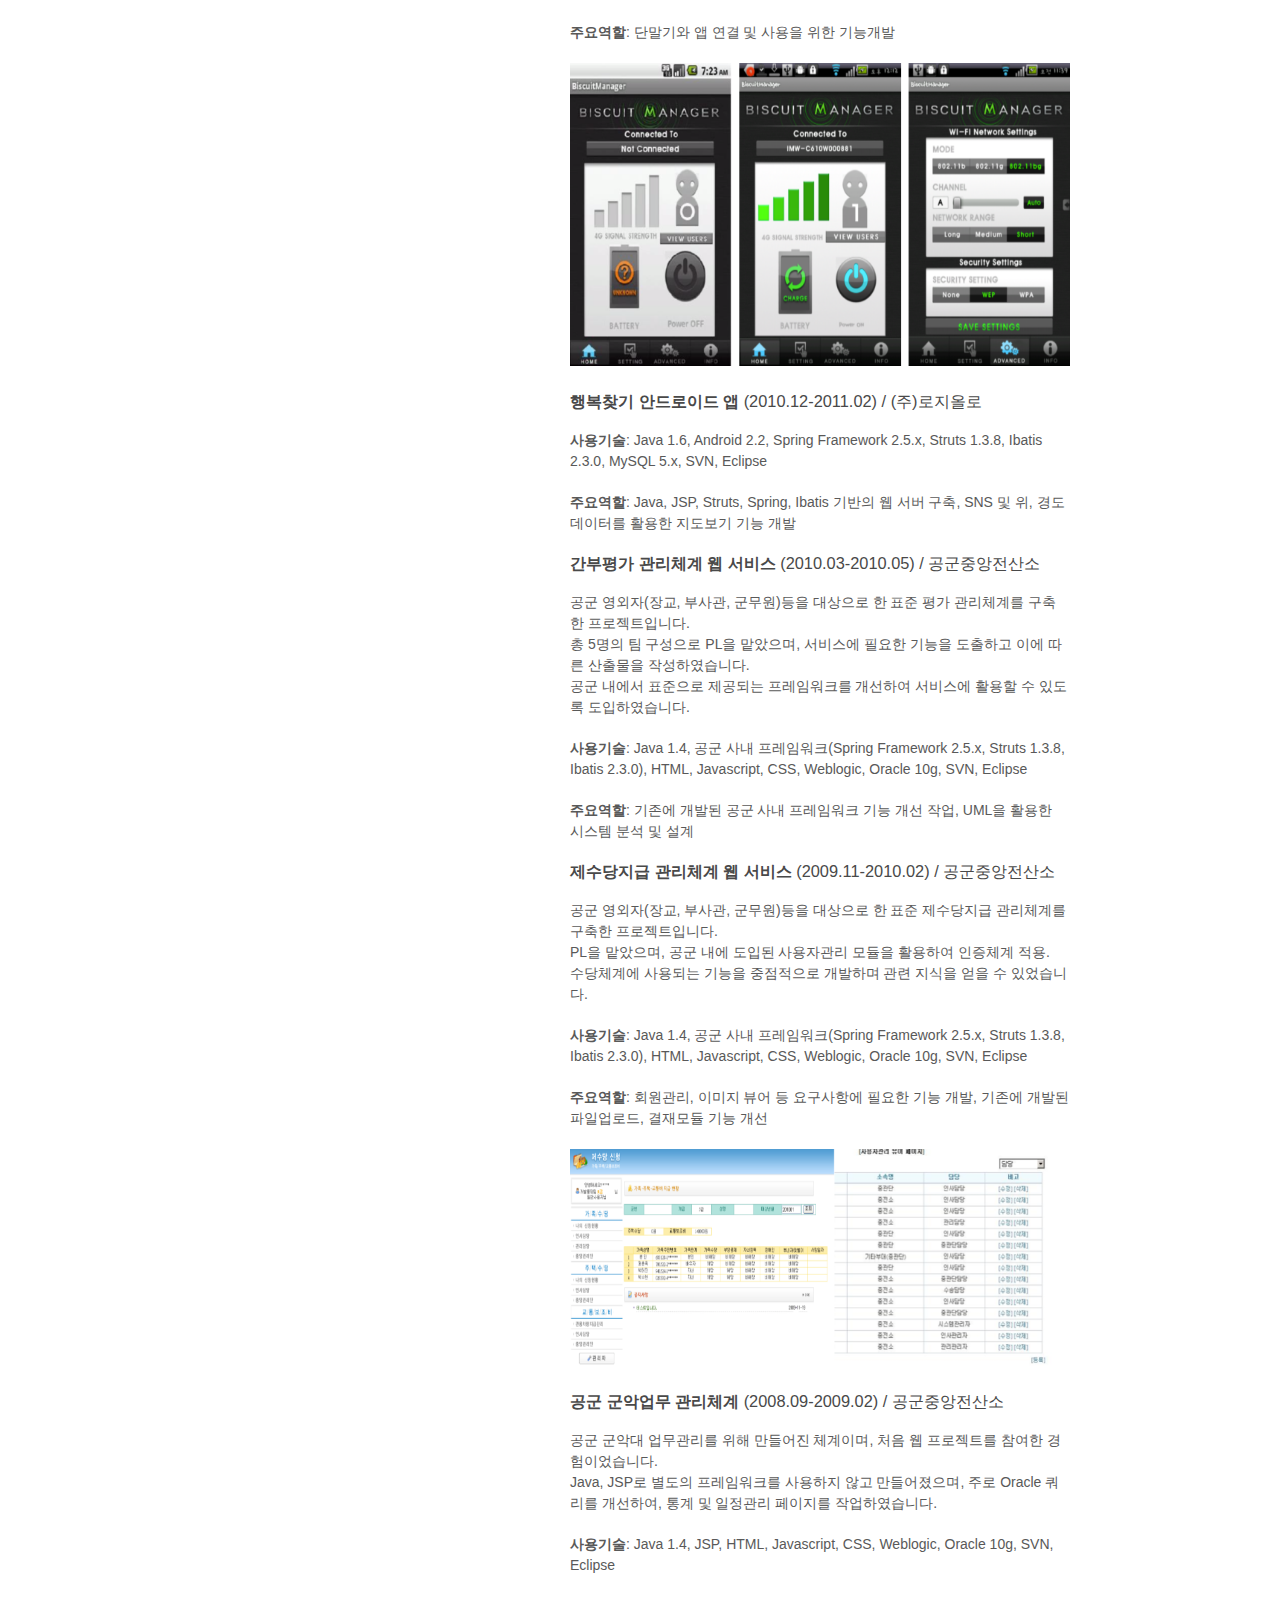
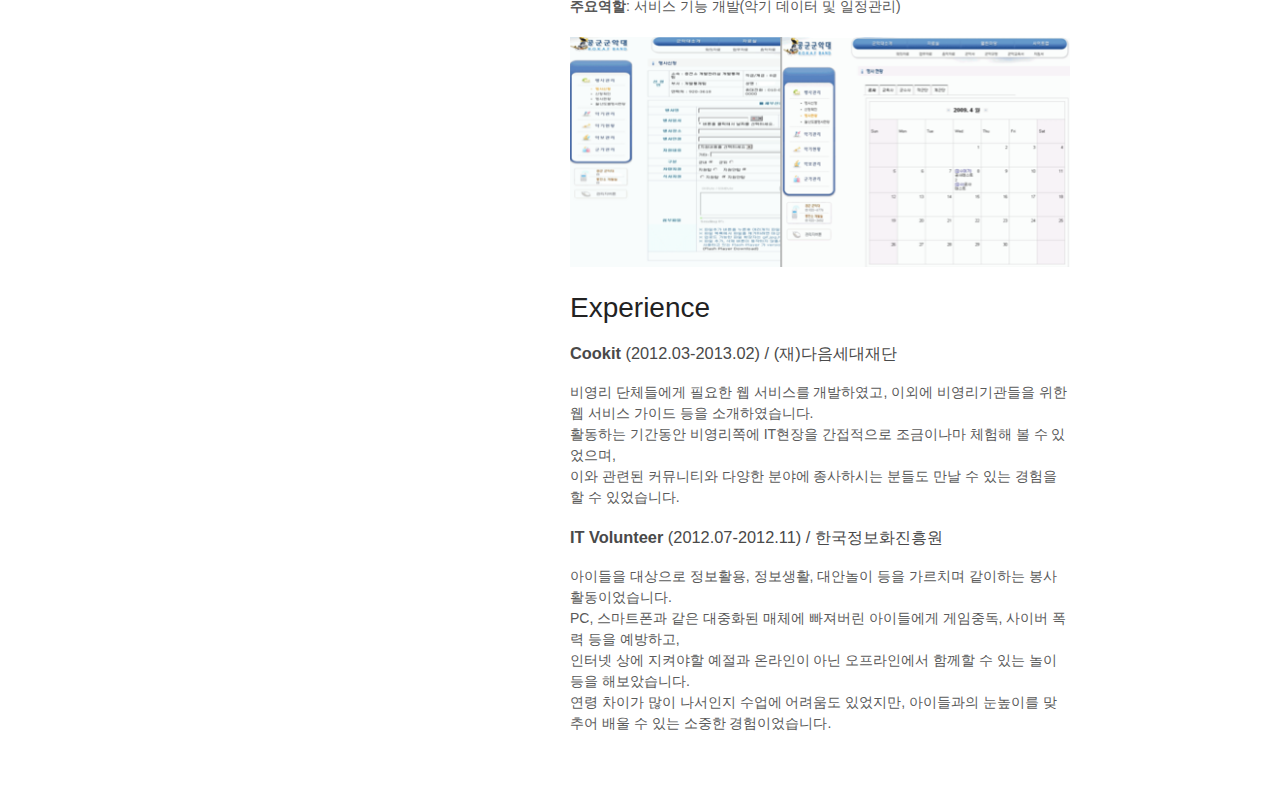
==== commit c6cc0b87: "modify index.html" ====
--- a/index.html
+++ b/index.html
@@ -14,7 +14,6 @@
   <body>
     <div class="wrapper">
       <header>
-		  <img src="https://avatars0.githubusercontent.com/u/2126249?s=460&v=4" width="192" height="240"><br/><br/>
         <h1>김대옹</h1>
         <p>
     	  Software Engineer<br/>
@@ -177,7 +176,7 @@
 	  총 5명의 팀 구성으로 PL을 맡았으며, 서비스에 필요한 기능을 도출하고 이에 따른 산출물을 작성하였습니다.<br/>
 	  공군 내에서 표준으로 제공되는 프레임워크를 개선하여 서비스에 활용할 수 있도록 도입하였습니다.
 	</p>
-	<p><b>사용기술</b>: Java 1.4, 공군 사내 프레임워크(Spring Framework 2.5.x, Struts 1.3.8, Ibatis 2.3.0), HTML, Javascript, CSS, Weblogic, Oracle 10g, Eclipse</p>
+	<p><b>사용기술</b>: Java 1.4, 공군 사내 프레임워크(Spring Framework 2.5.x, Struts 1.3.8, Ibatis 2.3.0), HTML, Javascript, CSS, Weblogic, Oracle 10g, SVN, Eclipse</p>
 	<p><b>주요역할</b>: 기존에 개발된 공군 사내 프레임워크 기능 개선 작업, UML을 활용한 시스템 분석 및 설계</p>
 	<p><h3 id="pay"><b>제수당지급 관리체계 웹 서비스</b> (2009.11-2010.02) / 공군중앙전산소</h3></p>
 	<p>
@@ -185,7 +184,7 @@
 	  PL을 맡았으며, 공군 내에 도입된 사용자관리 모듈을 활용하여 인증체계 적용.<br/>
 	  수당체계에 사용되는 기능을 중점적으로 개발하며 관련 지식을 얻을 수 있었습니다.
 	</p>
-	<p><b>사용기술</b>: Java 1.4, 공군 사내 프레임워크(Spring Framework 2.5.x, Struts 1.3.8, Ibatis 2.3.0), HTML, Javascript, CSS, Weblogic, Oracle 10g, Eclipse</p>
+	<p><b>사용기술</b>: Java 1.4, 공군 사내 프레임워크(Spring Framework 2.5.x, Struts 1.3.8, Ibatis 2.3.0), HTML, Javascript, CSS, Weblogic, Oracle 10g, SVN, Eclipse</p>
 	<p><b>주요역할</b>: 회원관리, 이미지 뷰어 등 요구사항에 필요한 기능 개발, 기존에 개발된 파일업로드, 결재모듈 기능 개선</p>
 	<img src="images/pay.png"/>
 	<p><h3 id="music"><b>공군 군악업무 관리체계</b> (2008.09-2009.02) / 공군중앙전산소</h3></p>
@@ -194,7 +193,7 @@
 	  Java, JSP로 별도의 프레임워크를 사용하지 않고 만들어졌으며, 주로 Oracle 쿼리를 개선하여,
 	  통계 및 일정관리 페이지를 작업하였습니다.
 	</p>
-	<p><b>사용기술</b>: Java, JSP, Javascript, JQuery, Weblogic, Oracle 10g, Svn</p>
+	<p><b>사용기술</b>: Java 1.4, JSP, HTML, Javascript, CSS, Weblogic, Oracle 10g, SVN, Eclipse</p>
 	<p><b>주요역할</b>: 서비스 기능 개발(악기 데이터 및 일정관리)</p>
 	<img src="images/music.png"/>
         <p><h1>Experience</h1></p>
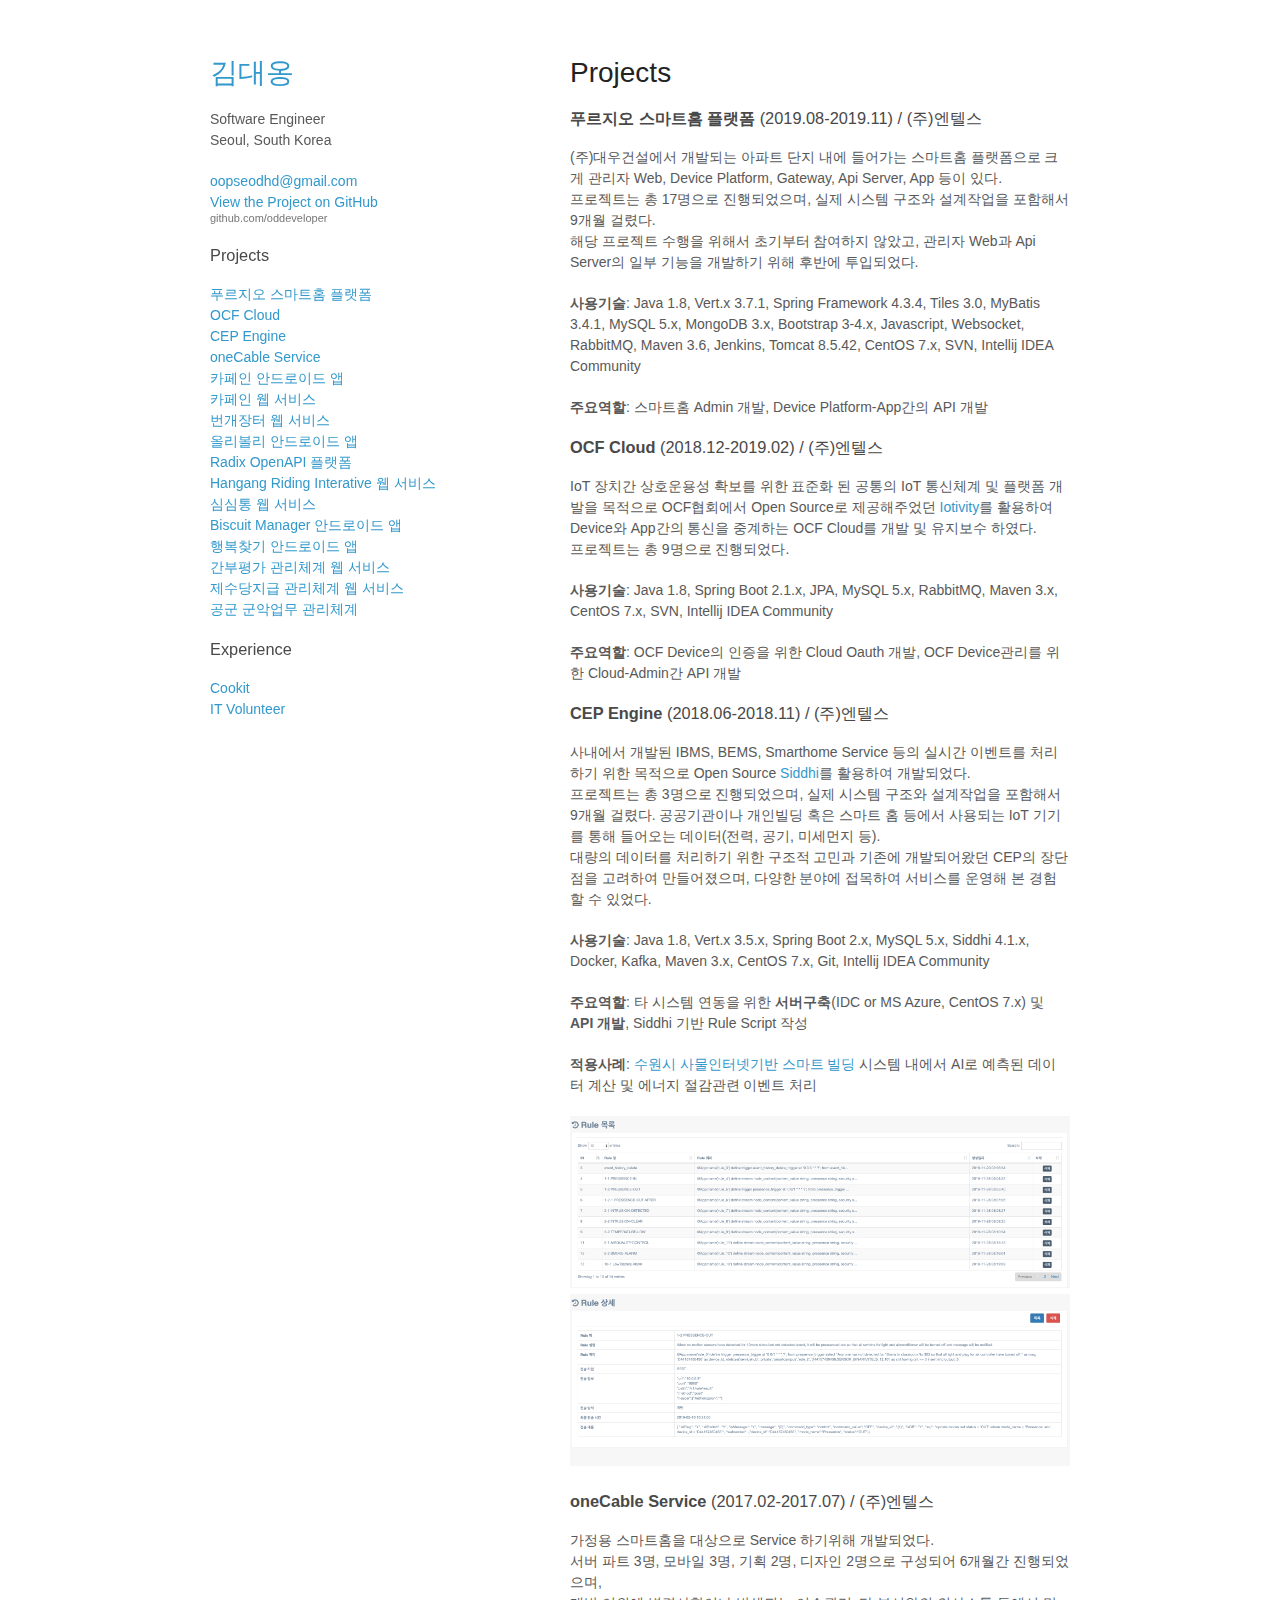
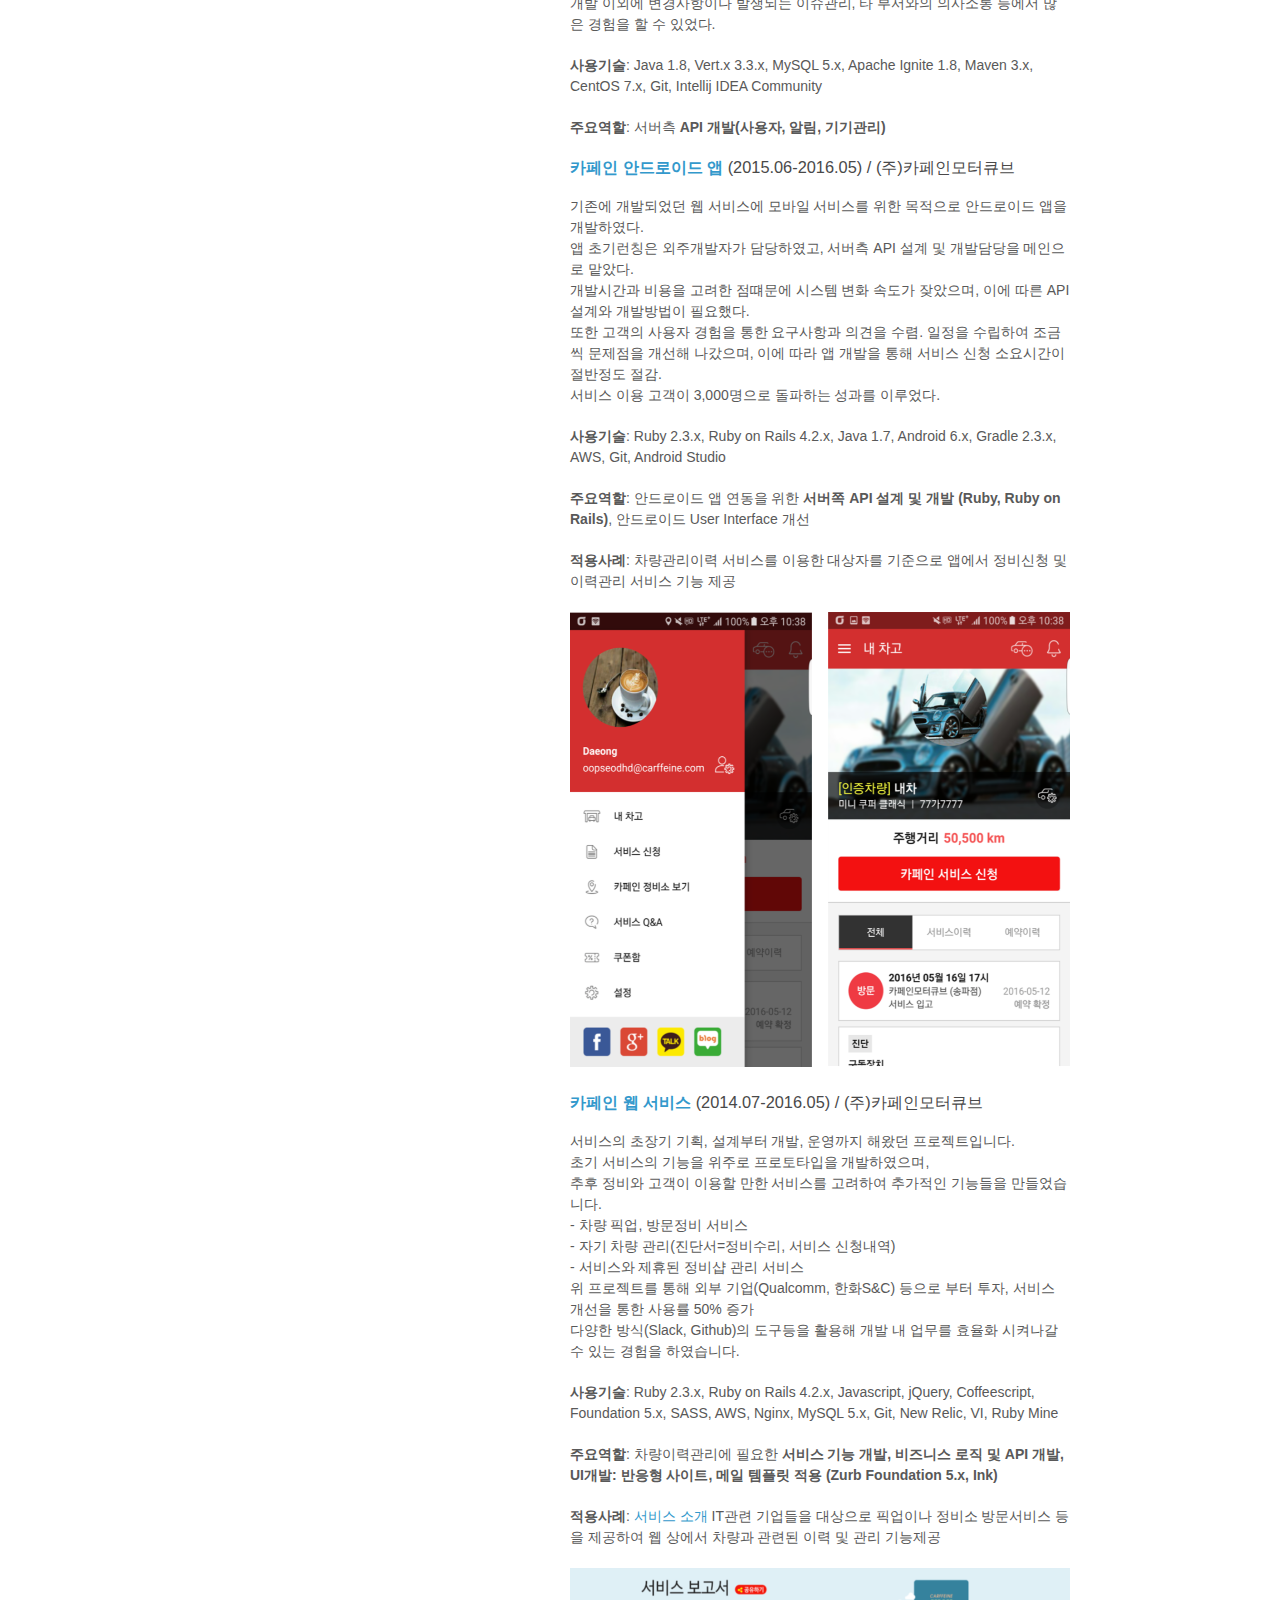
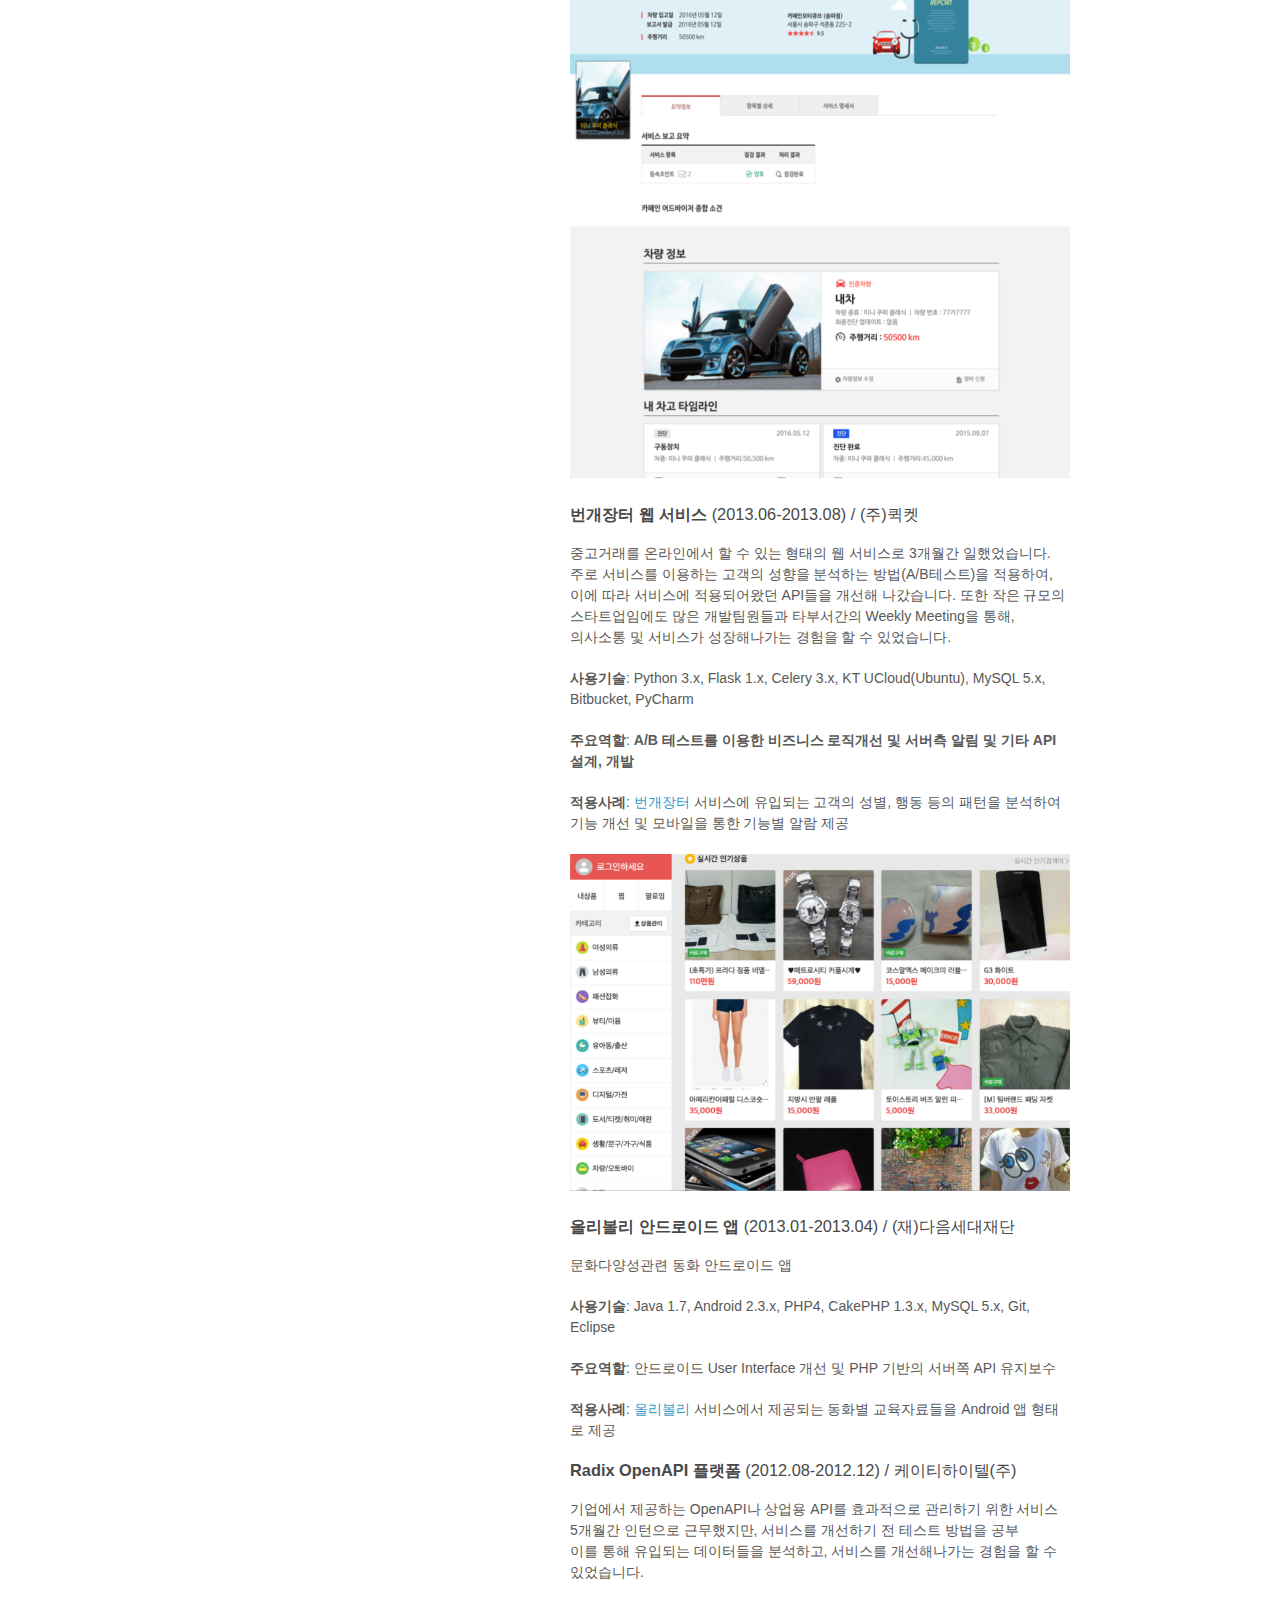
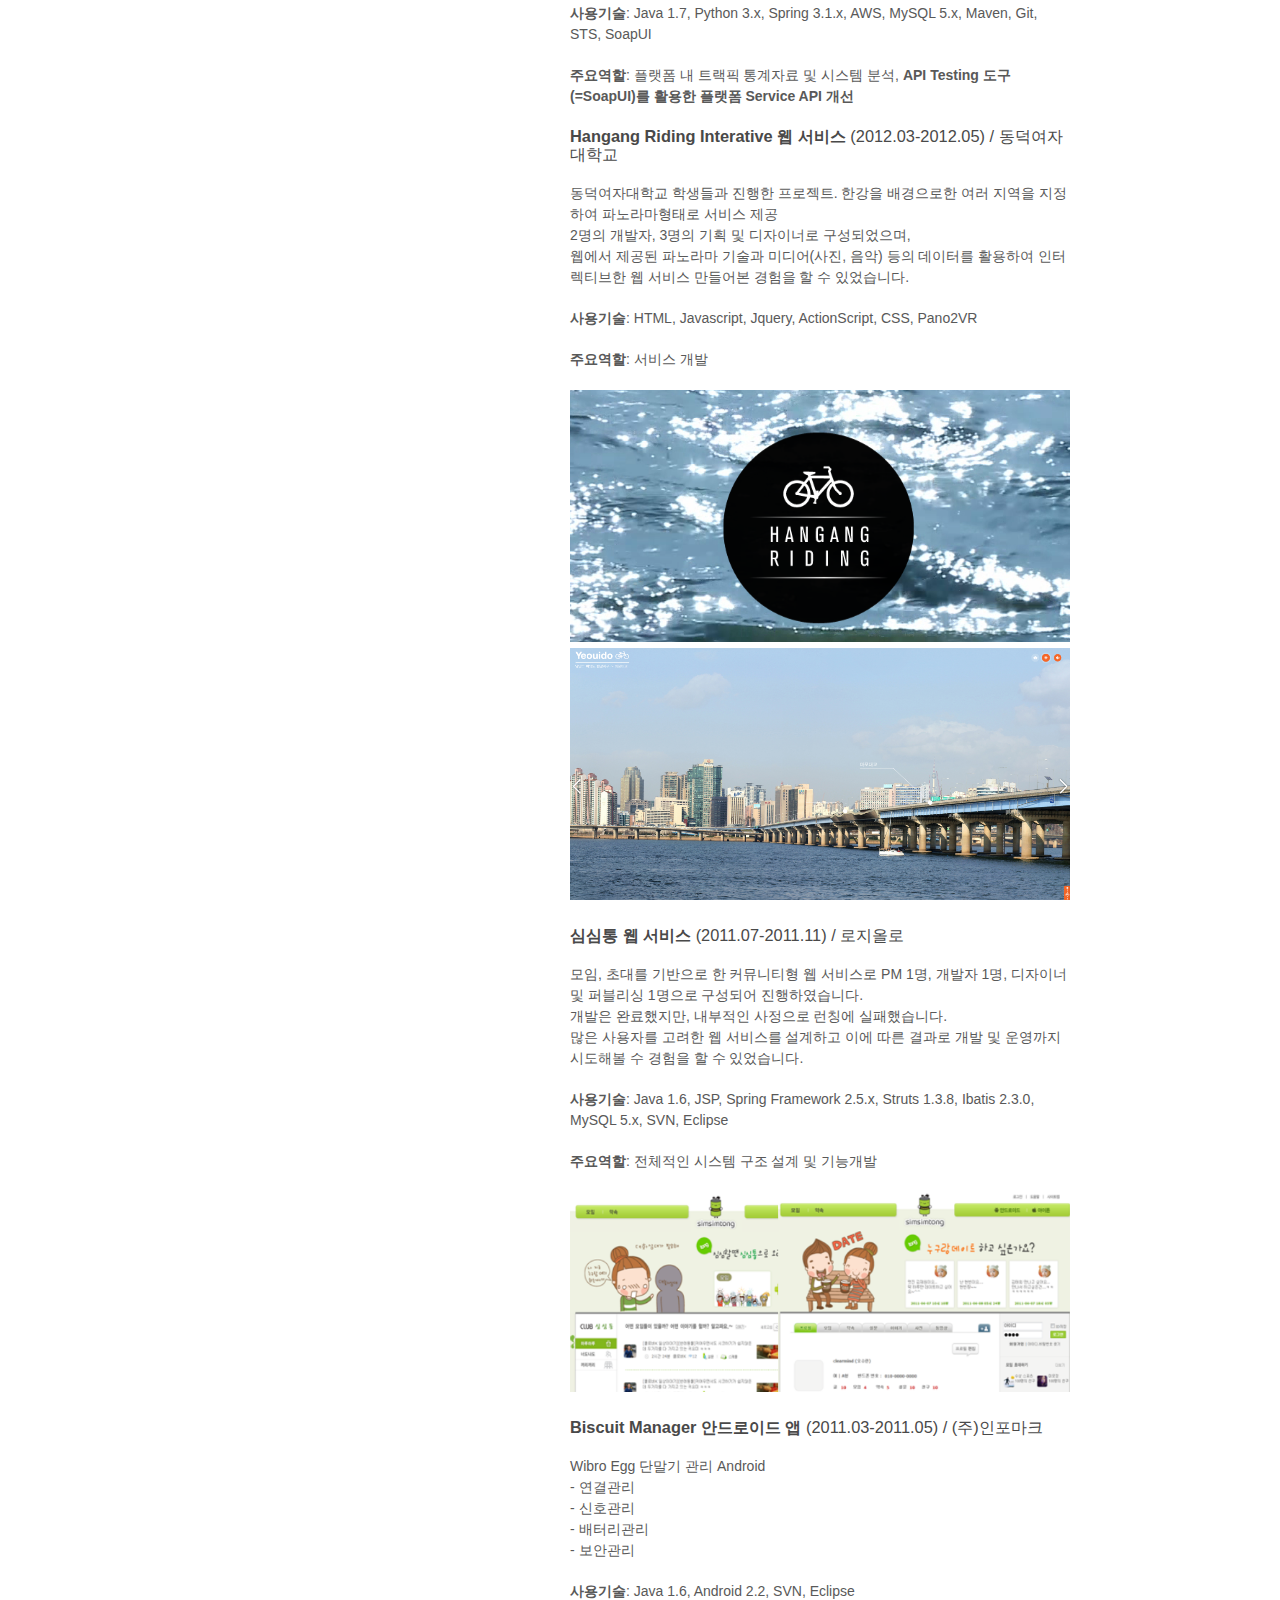
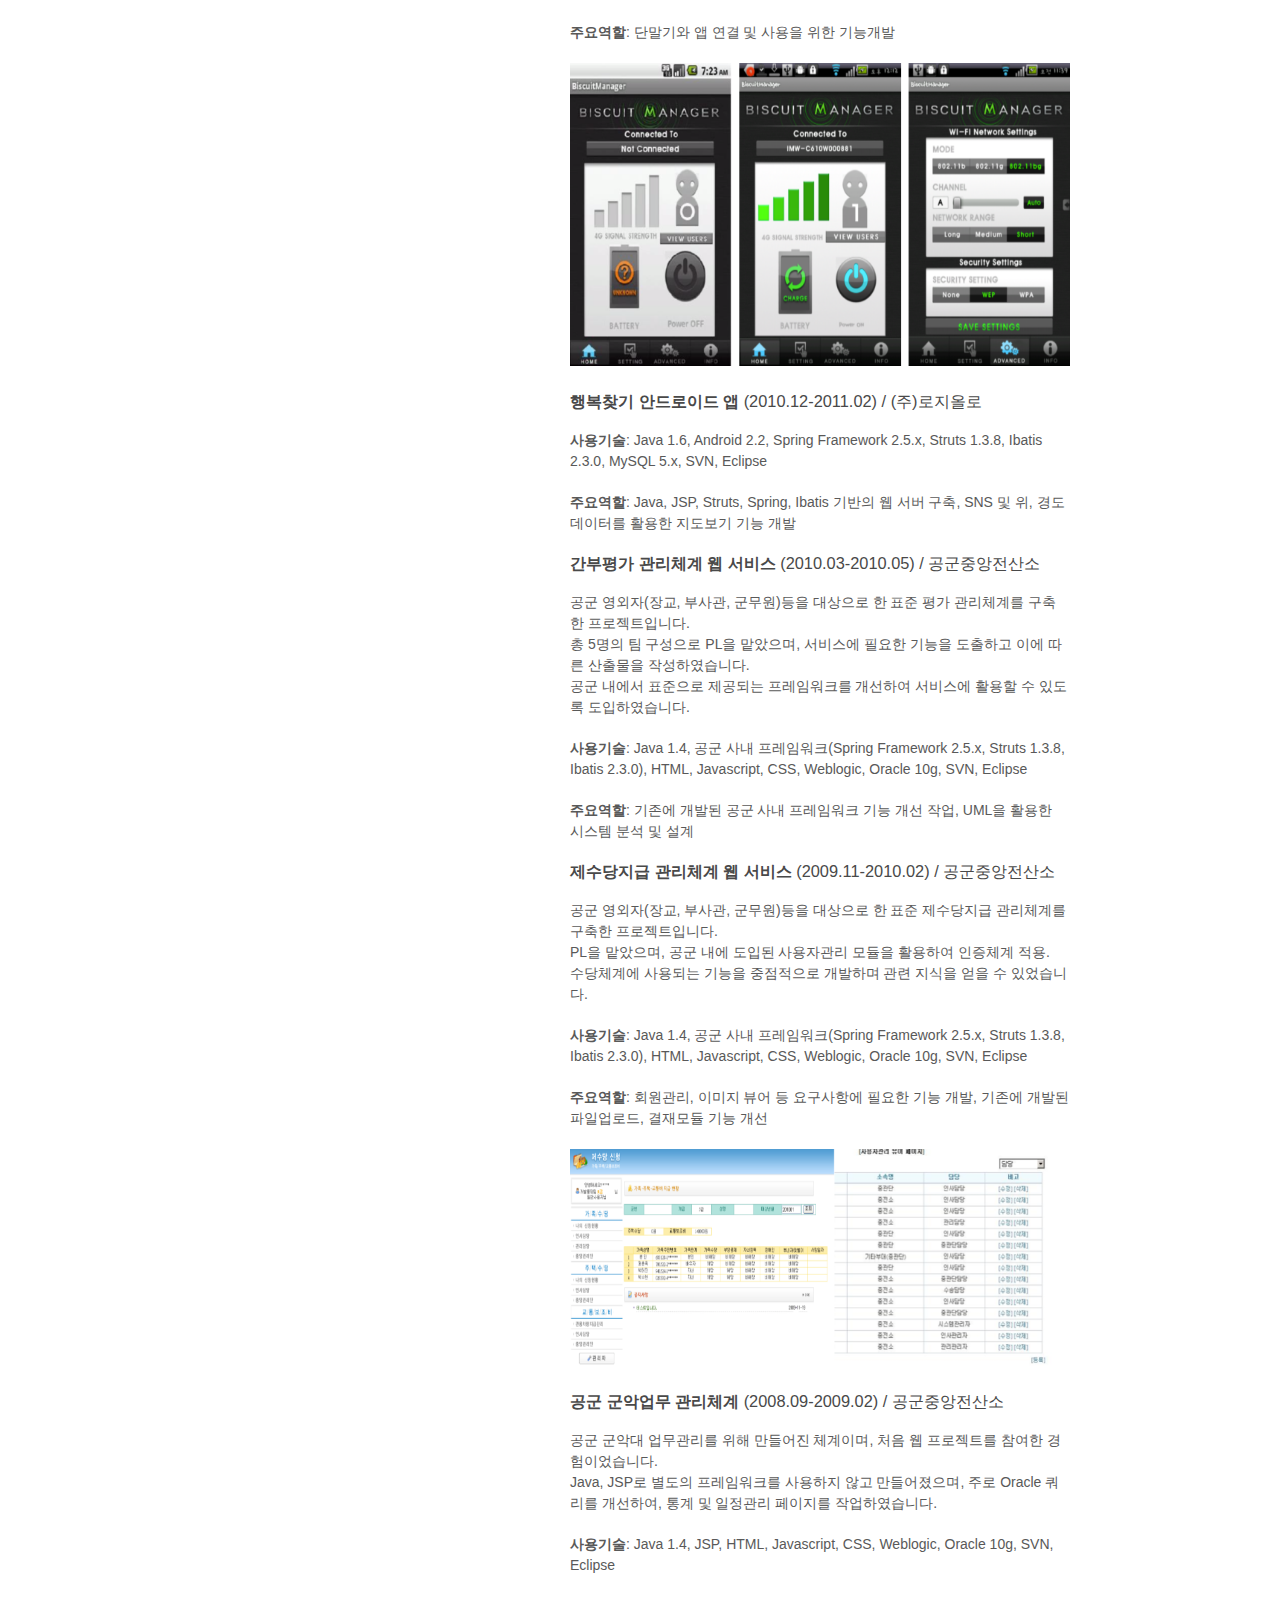
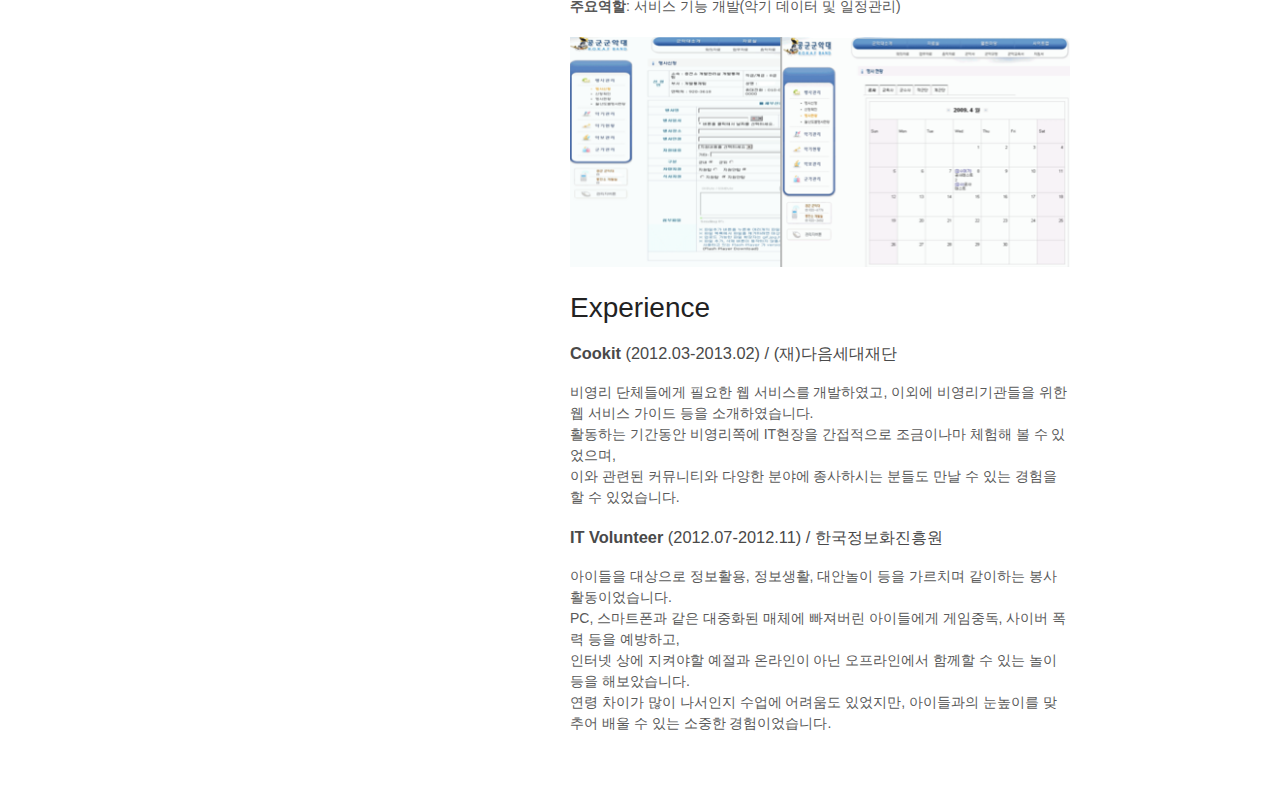
==== commit 6148c886: "update about.html" ====
--- a/index.html
+++ b/index.html
@@ -14,7 +14,7 @@
   <body>
     <div class="wrapper">
       <header>
-        <h1>김대옹</h1>
+		  <h1><a href="./pages/about.html">김대옹</a></h1>
         <p>
     	  Software Engineer<br/>
     	  Seoul, South Korea
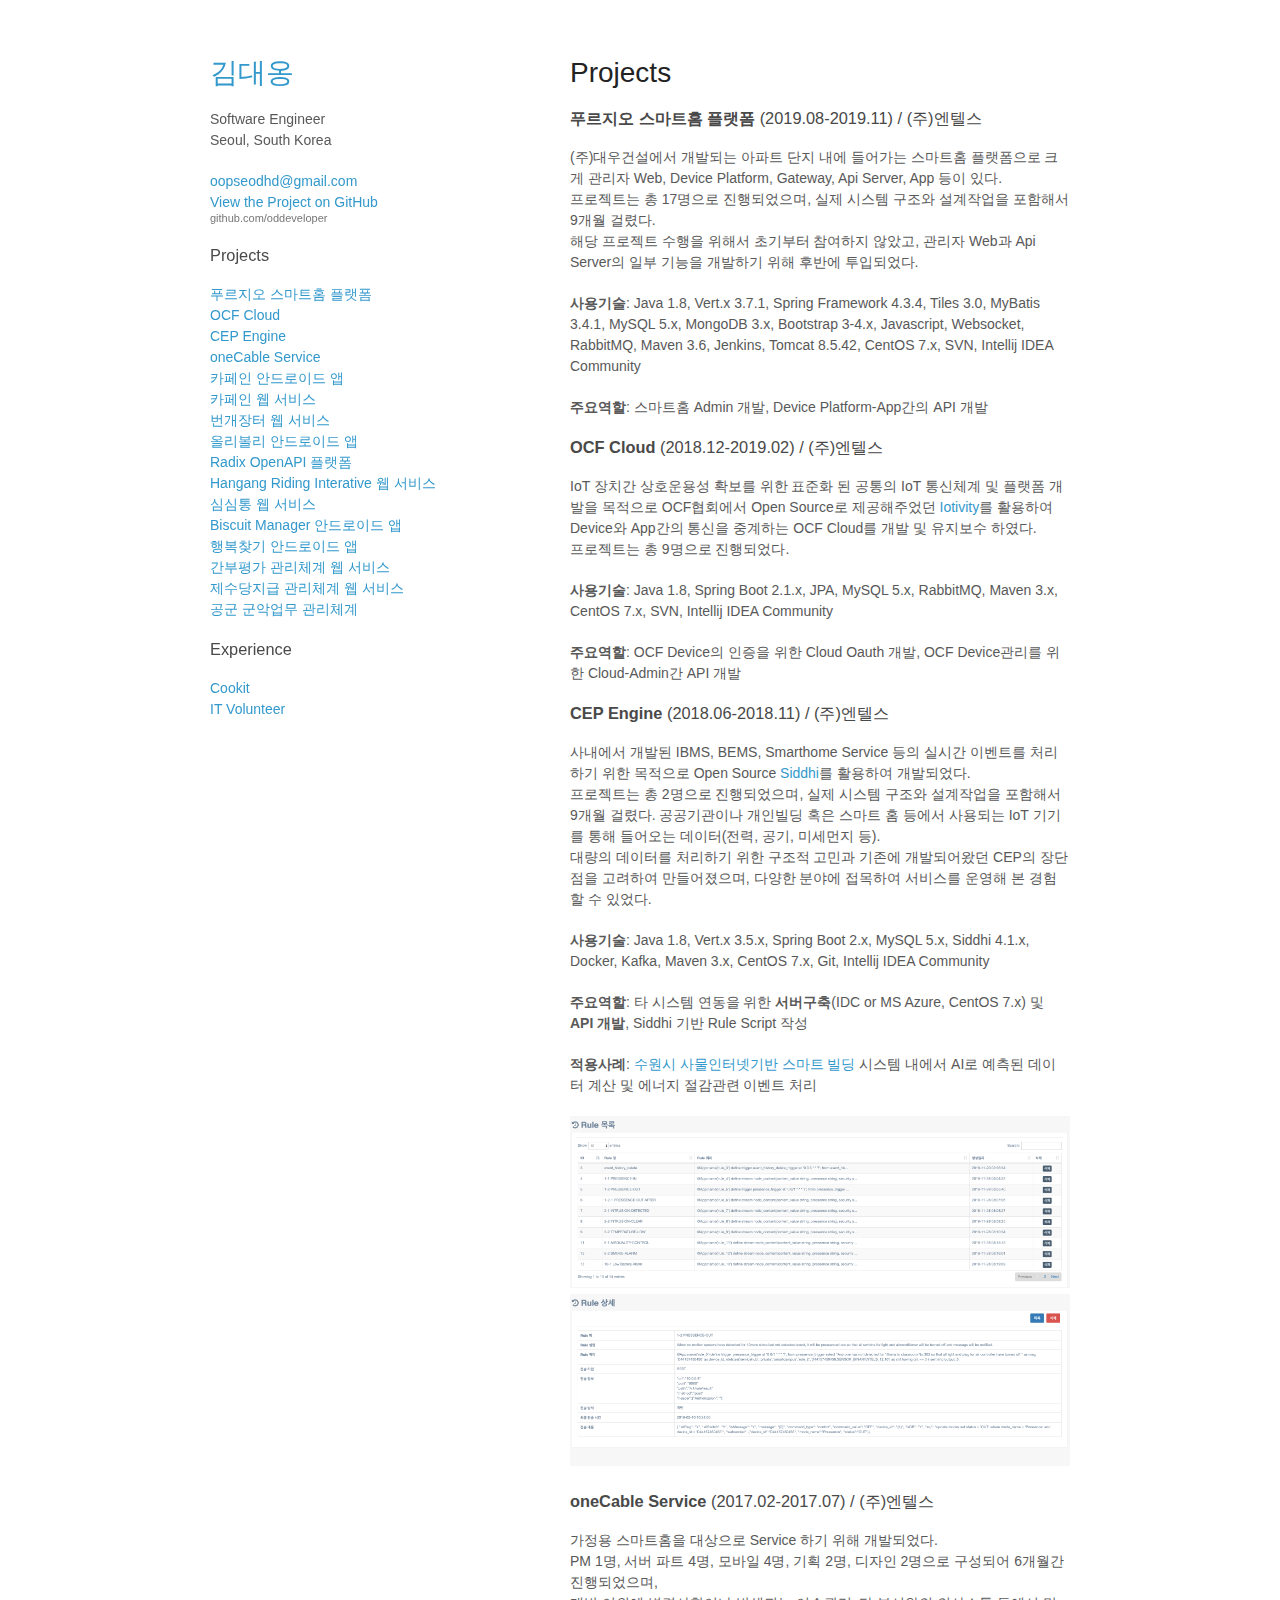
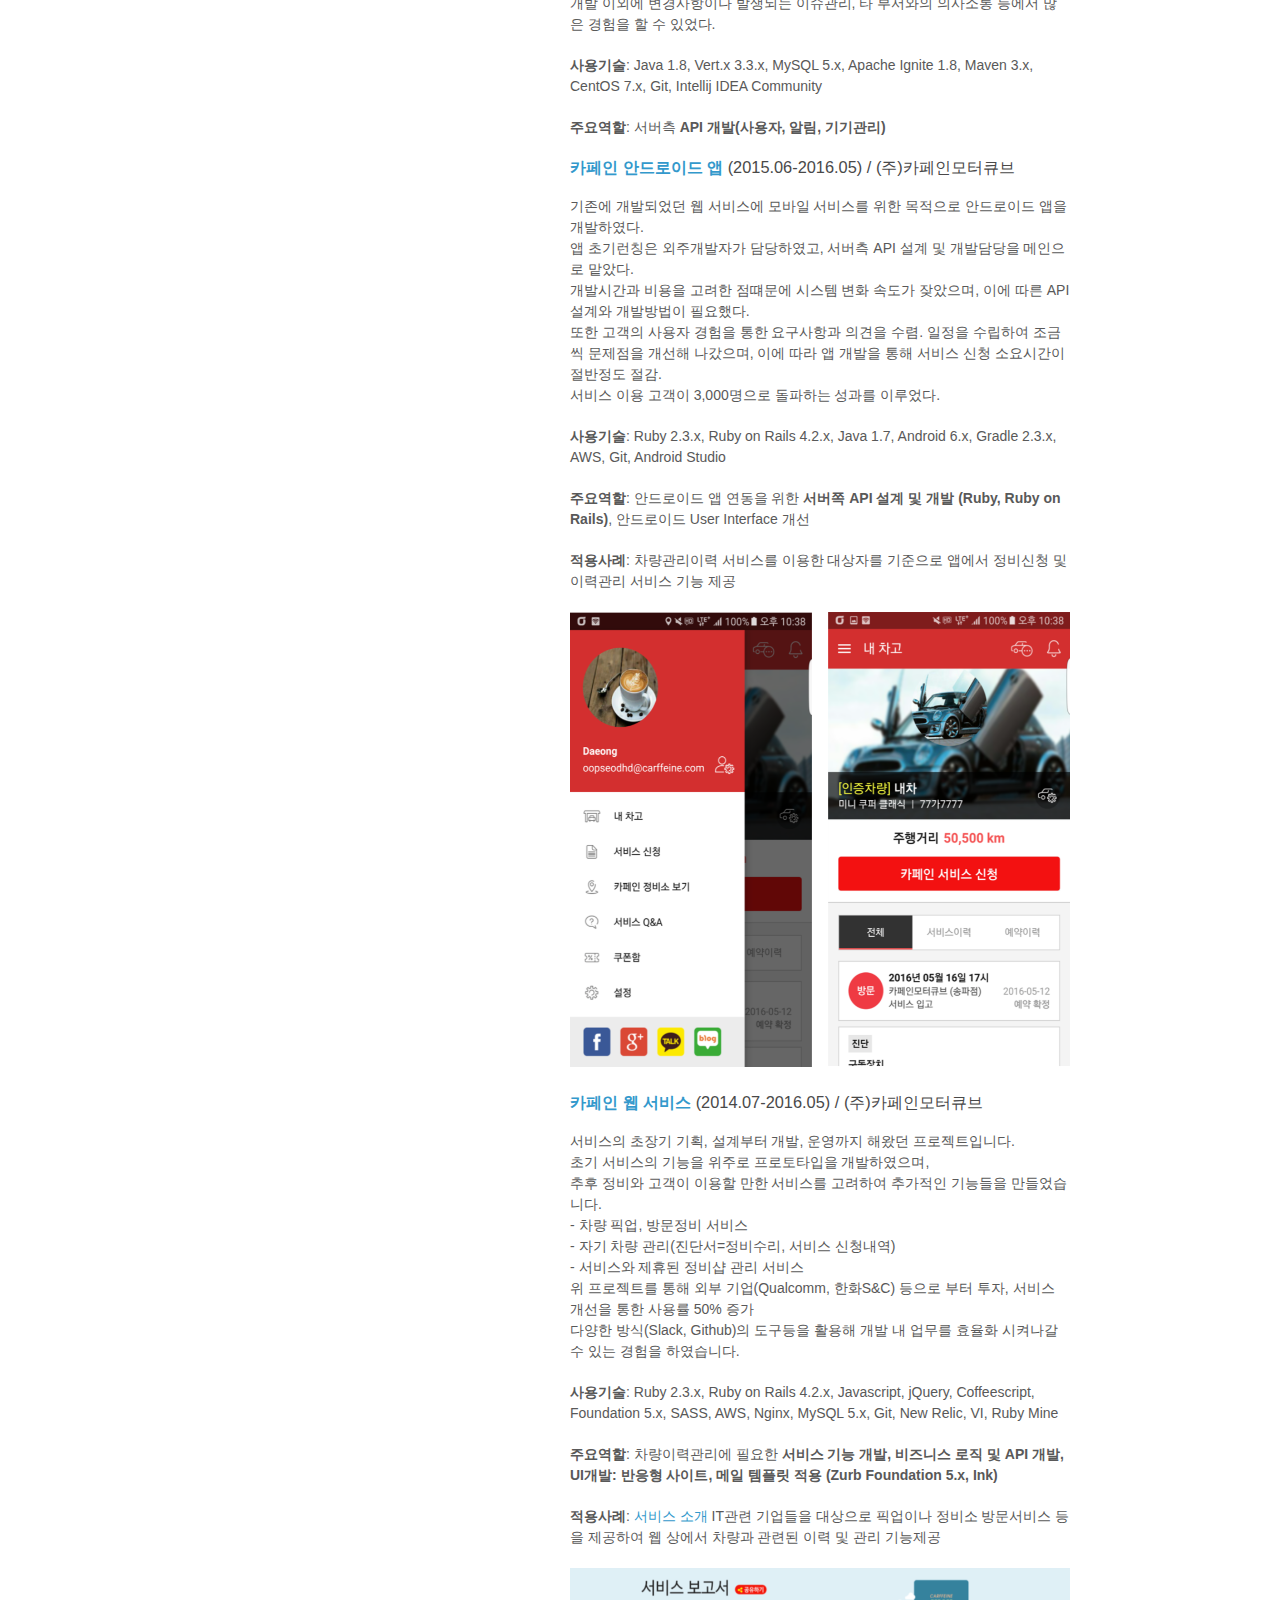
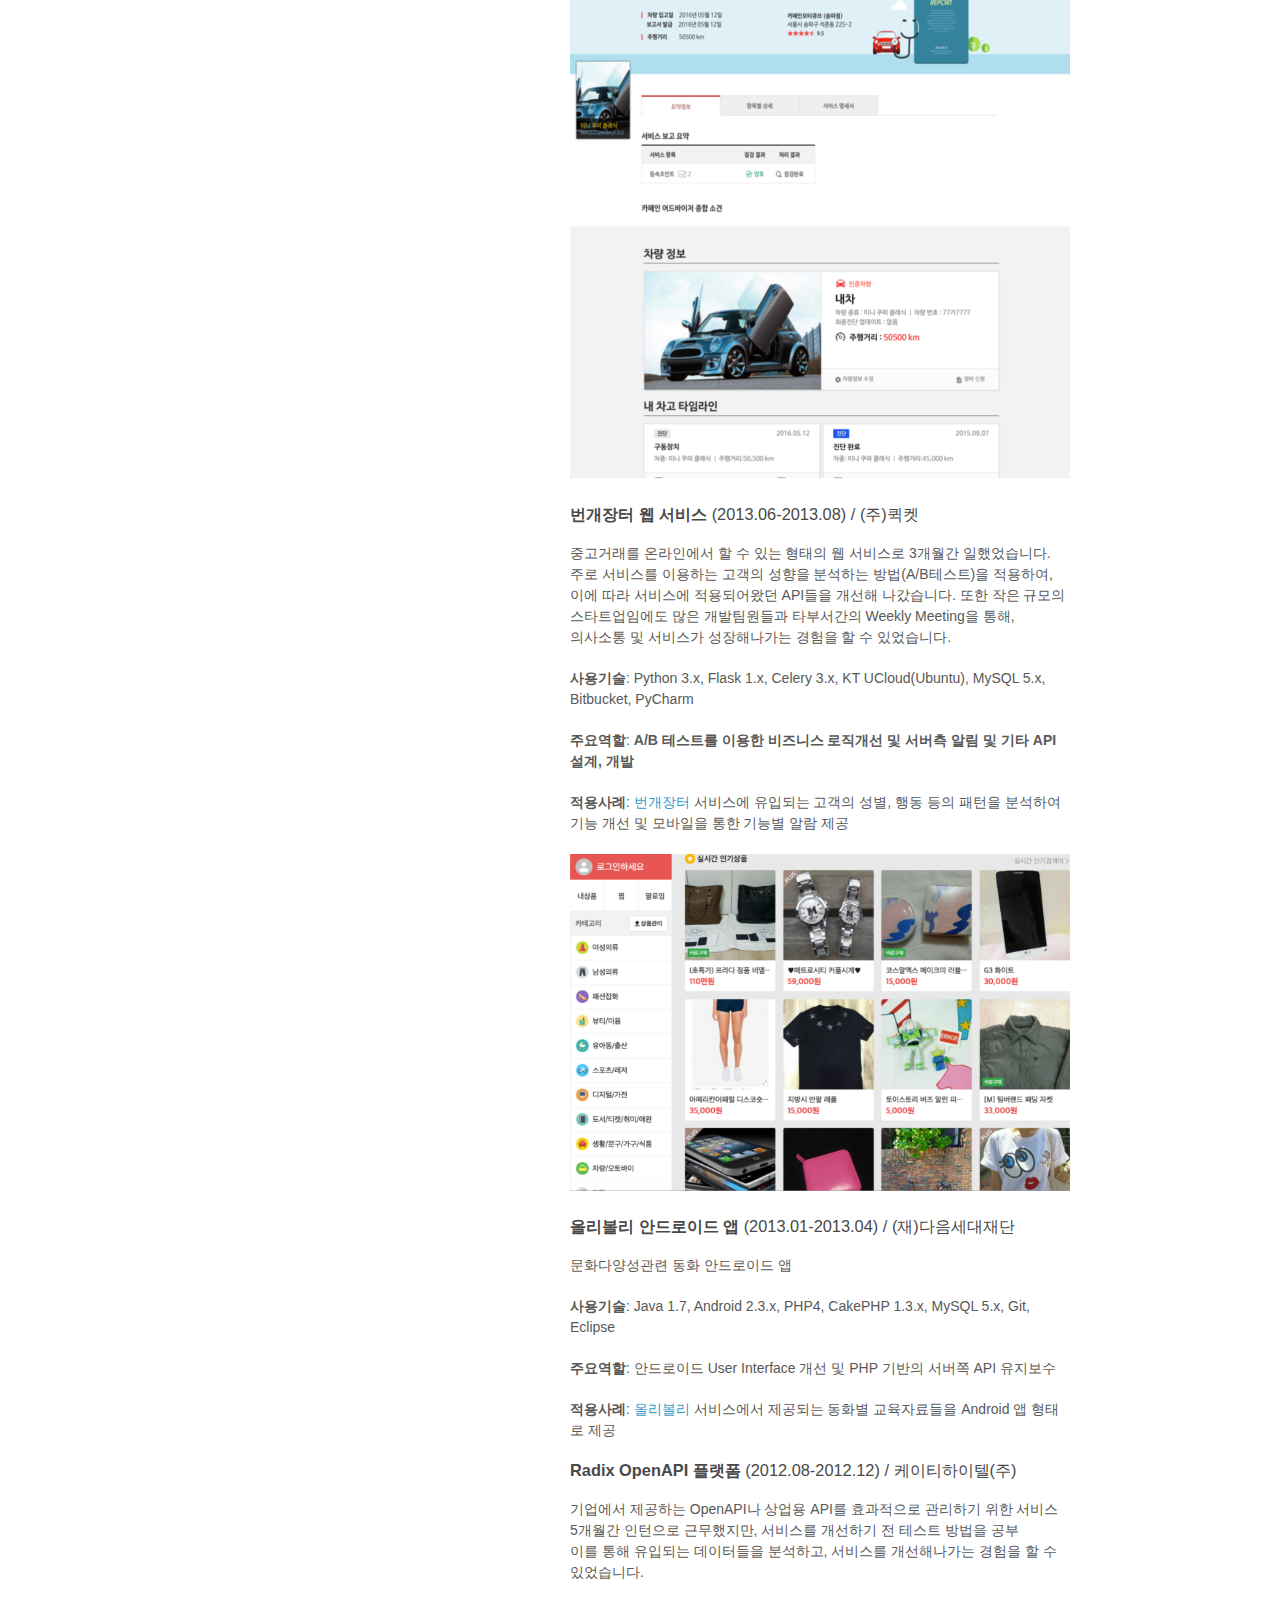
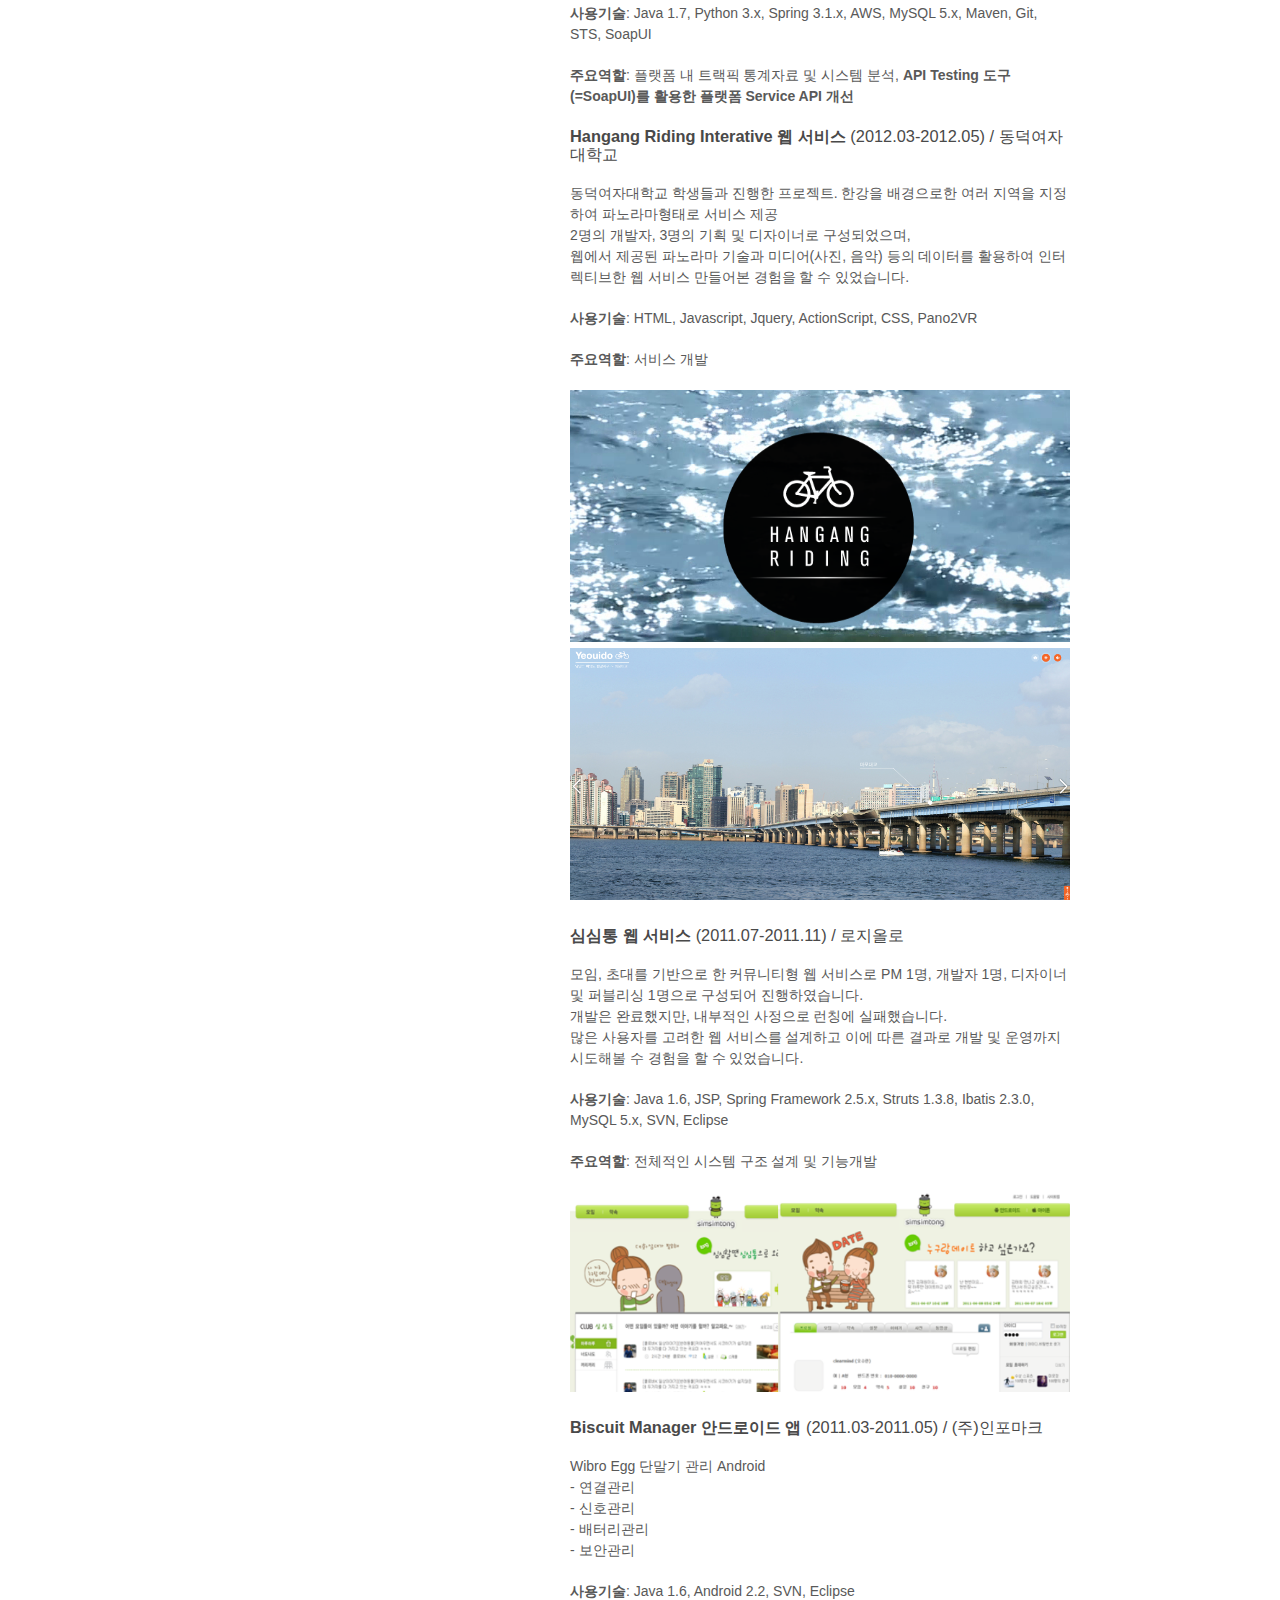
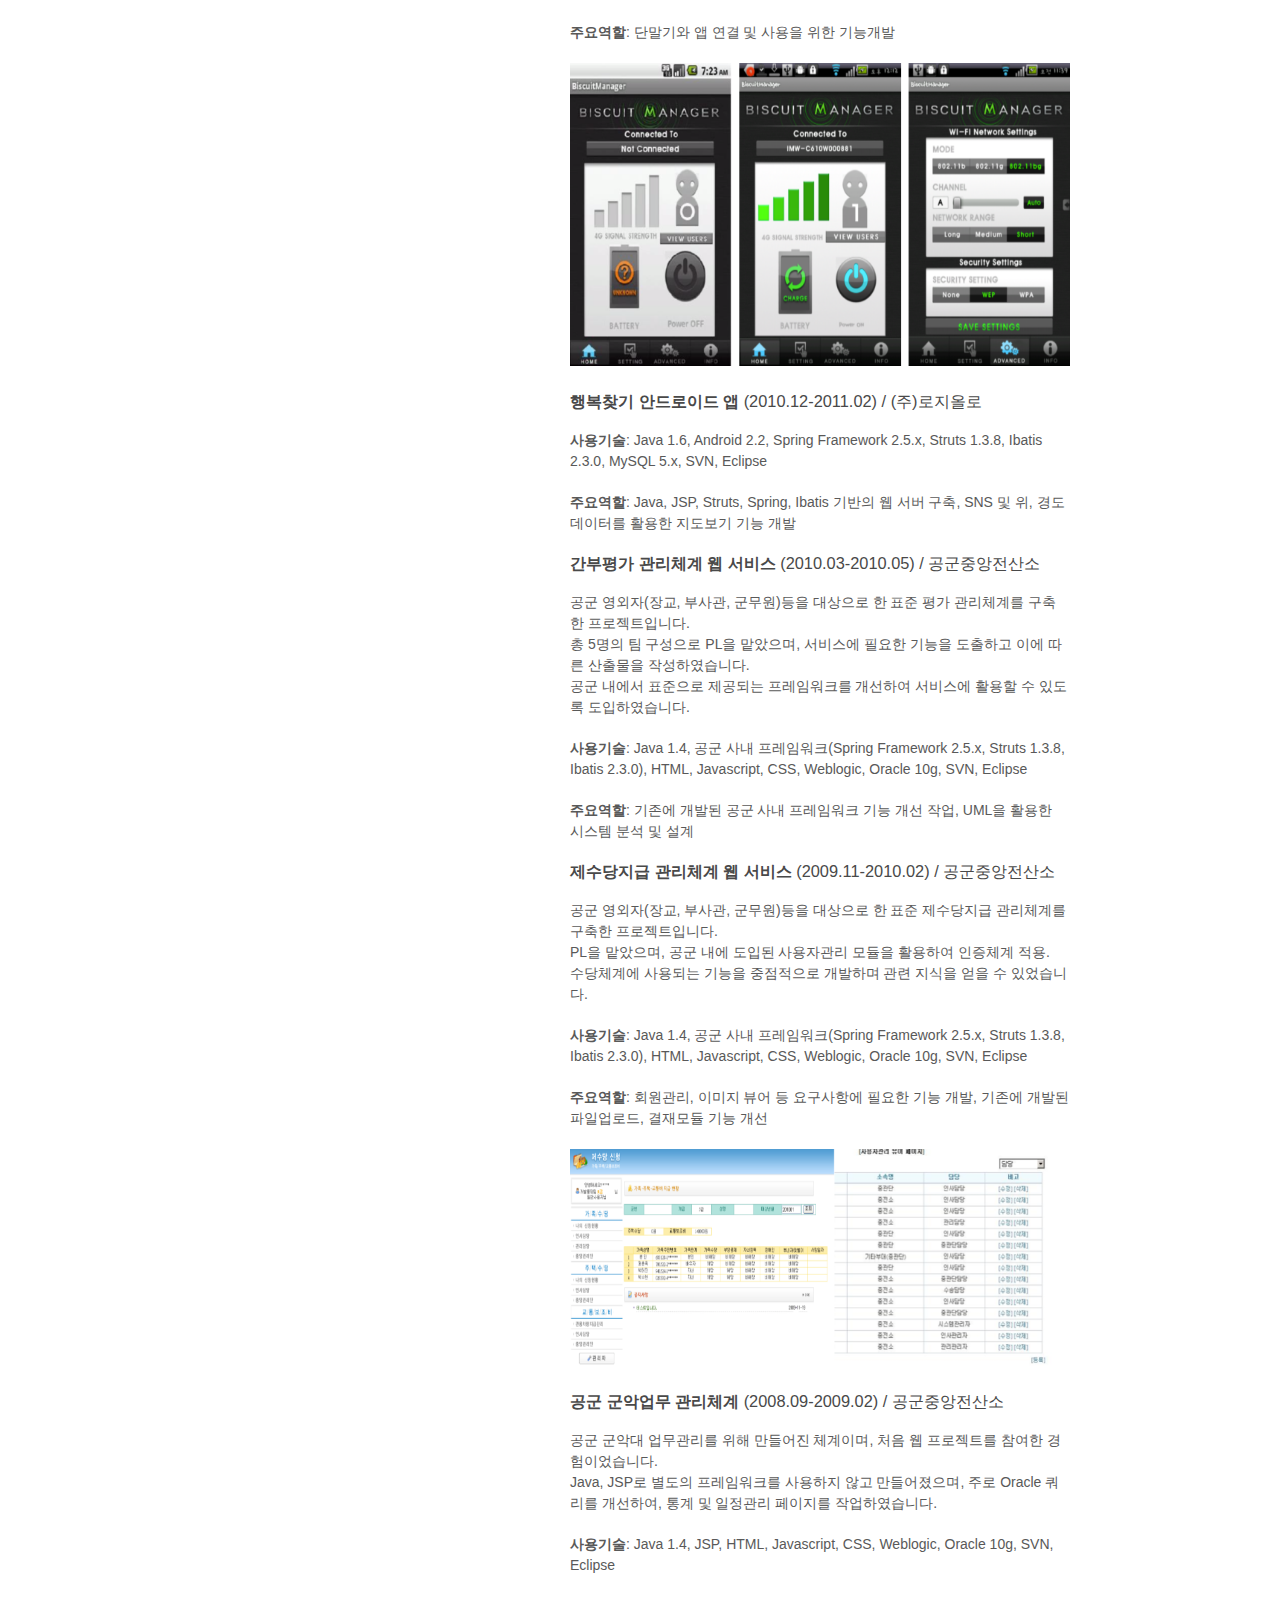
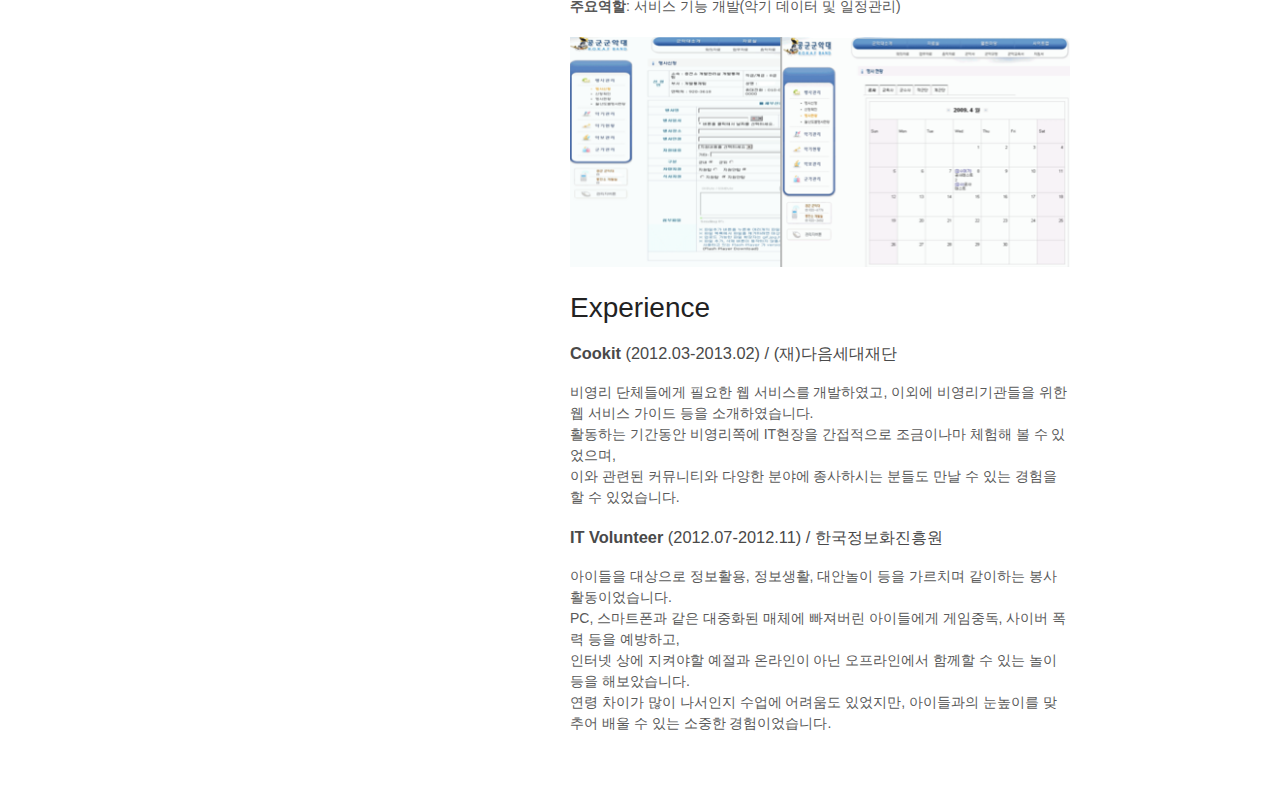
==== commit 7a1cb30a: "Update index.html" ====
--- a/index.html
+++ b/index.html
@@ -67,7 +67,7 @@
 	<h3 id="cep"><b>CEP Engine</b> (2018.06-2018.11) / (주)엔텔스</h3>
 	<p>
 	  사내에서 개발된 IBMS, BEMS, Smarthome Service 등의 실시간 이벤트를 처리하기 위한 목적으로 Open Source <a href="https://github.com/wso2/siddhi">Siddhi</a>를 활용하여 개발되었다.<br/>
-	  프로젝트는 총 3명으로 진행되었으며, 실제 시스템 구조와 설계작업을 포함해서 9개월 걸렸다. 공공기관이나 개인빌딩 혹은 스마트 홈 등에서 사용되는 IoT 기기를 통해 들어오는 데이터(전력, 공기, 미세먼지 등).<br/>
+	  프로젝트는 총 2명으로 진행되었으며, 실제 시스템 구조와 설계작업을 포함해서 9개월 걸렸다. 공공기관이나 개인빌딩 혹은 스마트 홈 등에서 사용되는 IoT 기기를 통해 들어오는 데이터(전력, 공기, 미세먼지 등).<br/>
 	  대량의 데이터를 처리하기 위한 구조적 고민과 기존에 개발되어왔던 CEP의 장단점을 고려하여 만들어졌으며, 다양한 분야에 접목하여 서비스를 운영해 본 경험할 수 있었다.
 	</p>
 	<p><b>사용기술</b>: Java 1.8, Vert.x 3.5.x, Spring Boot 2.x, MySQL 5.x, Siddhi 4.1.x, Docker, Kafka, Maven 3.x, CentOS 7.x, Git, Intellij IDEA Community</p>
@@ -77,8 +77,8 @@
 	<img src="images/cep_detail.png"/>
 	<p><h3 id="onecable"><b>oneCable Service</b> (2017.02-2017.07) / (주)엔텔스</h3></p>
 	<p>
-	  가정용 스마트홈을 대상으로 Service 하기위해 개발되었다.<br/>
-	  서버 파트 3명, 모바일 3명, 기획 2명, 디자인 2명으로 구성되어 6개월간 진행되었으며,<br/>
+	  가정용 스마트홈을 대상으로 Service 하기 위해 개발되었다.<br/>
+	  PM 1명, 서버 파트 4명, 모바일 4명, 기획 2명, 디자인 2명으로 구성되어 6개월간 진행되었으며,<br/>
 	  개발 이외에 변경사항이나 발생되는 이슈관리, 타 부서와의 의사소통 등에서 많은 경험을 할 수 있었다.
 	</p>
 	<p><b>사용기술</b>: Java 1.8, Vert.x 3.3.x, MySQL 5.x, Apache Ignite 1.8, Maven 3.x, CentOS 7.x, Git, Intellij IDEA Community</p>
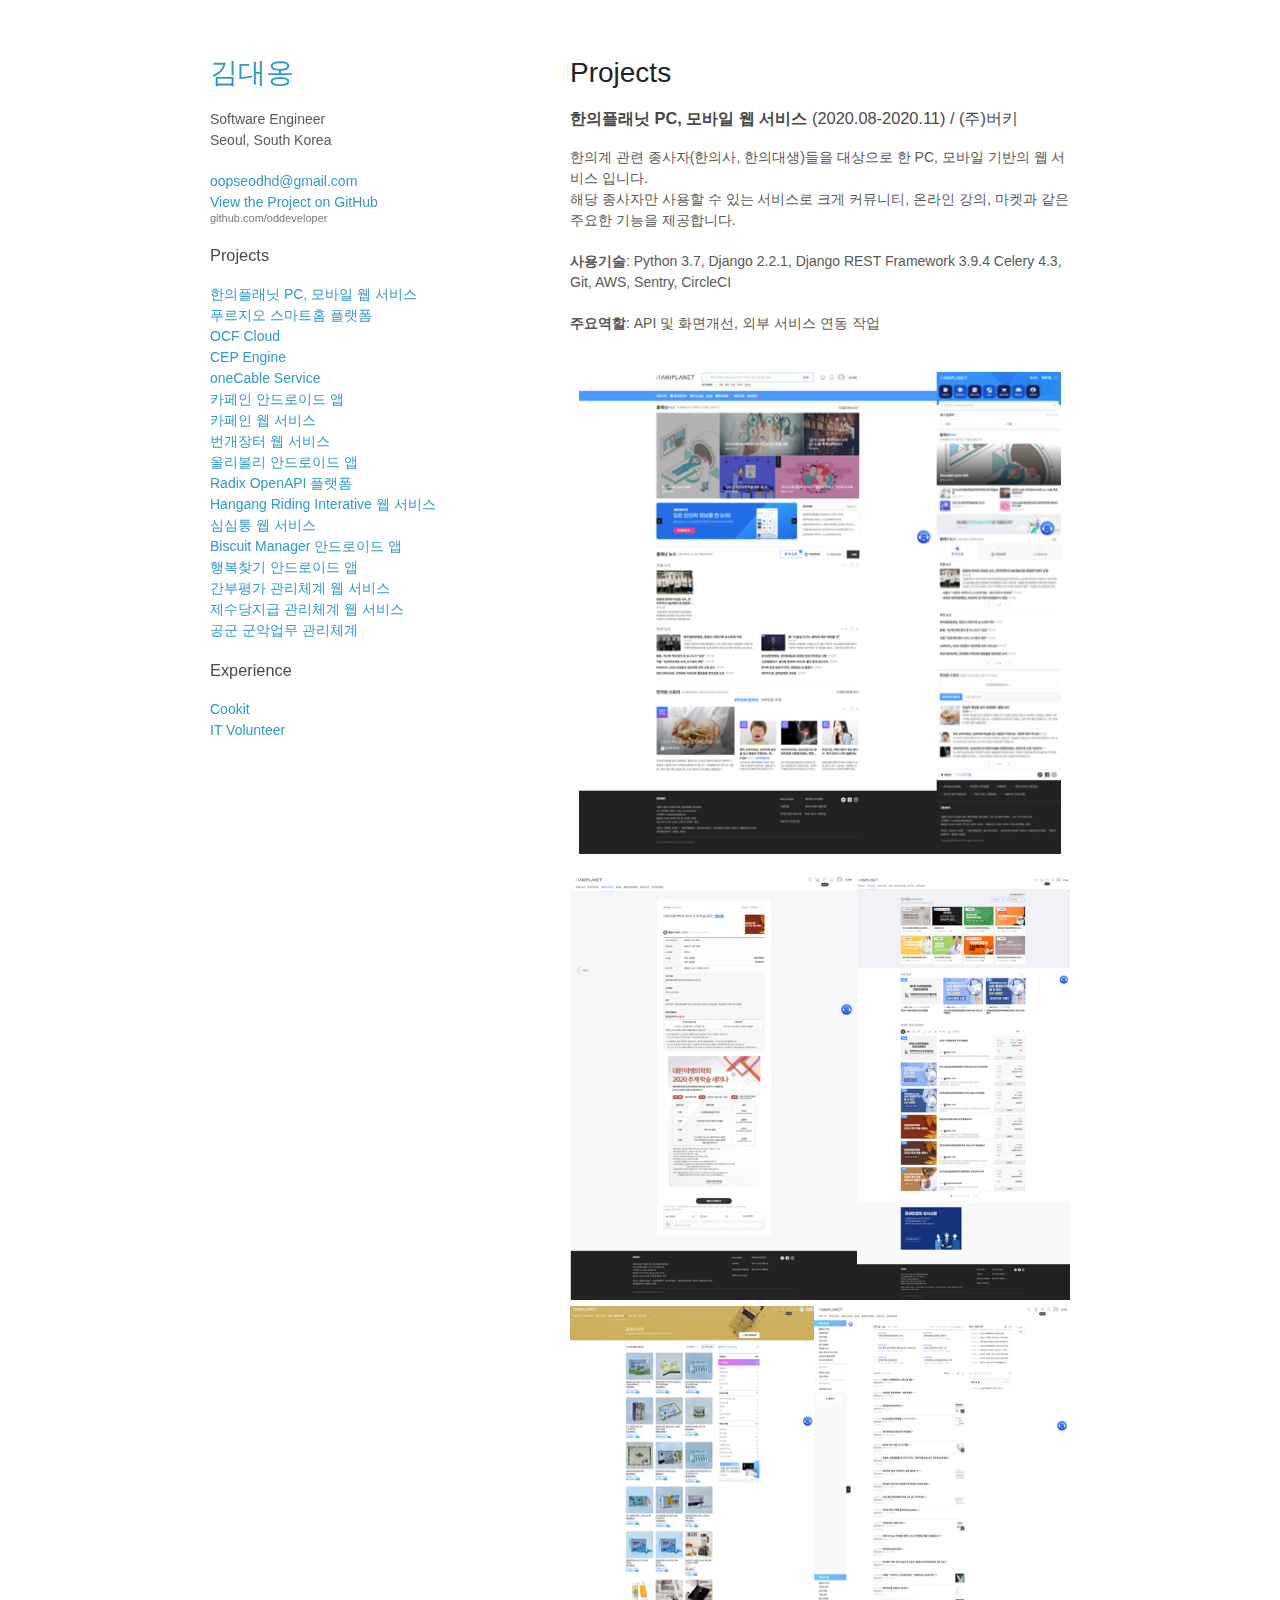
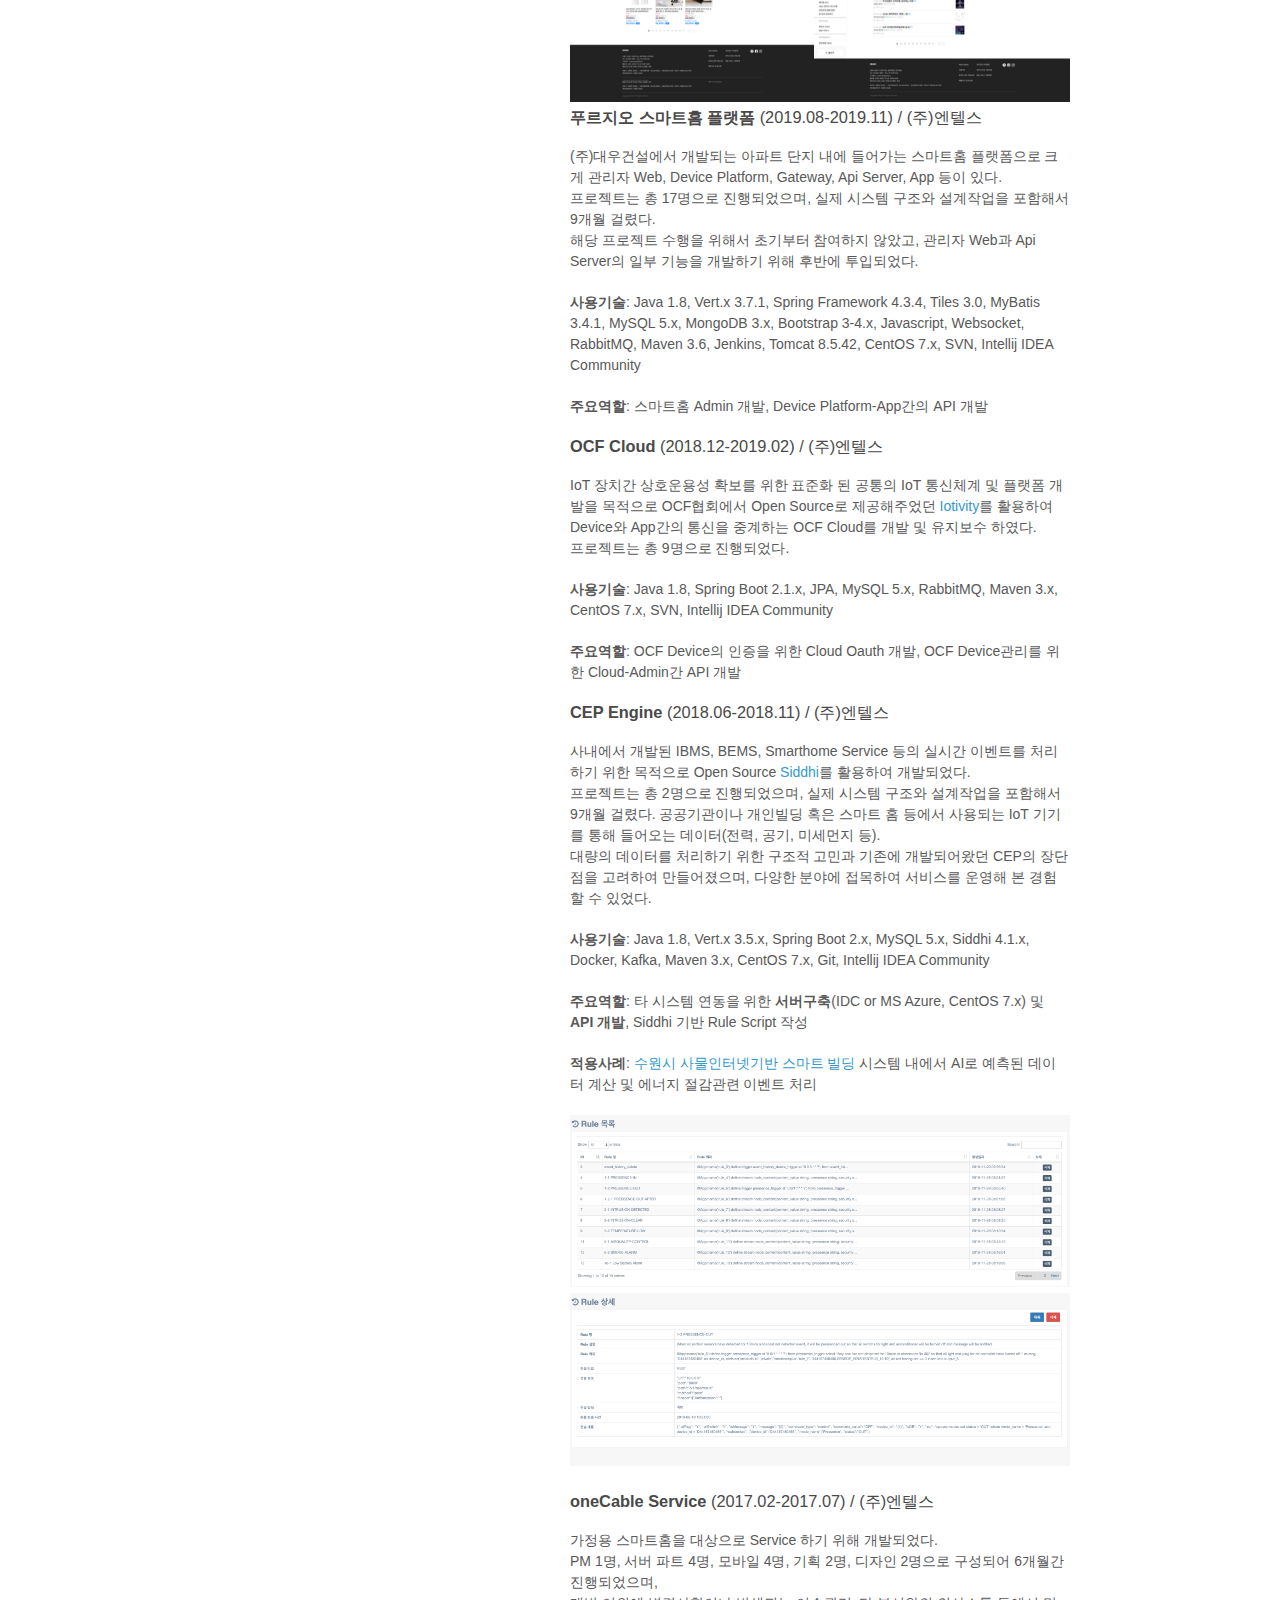
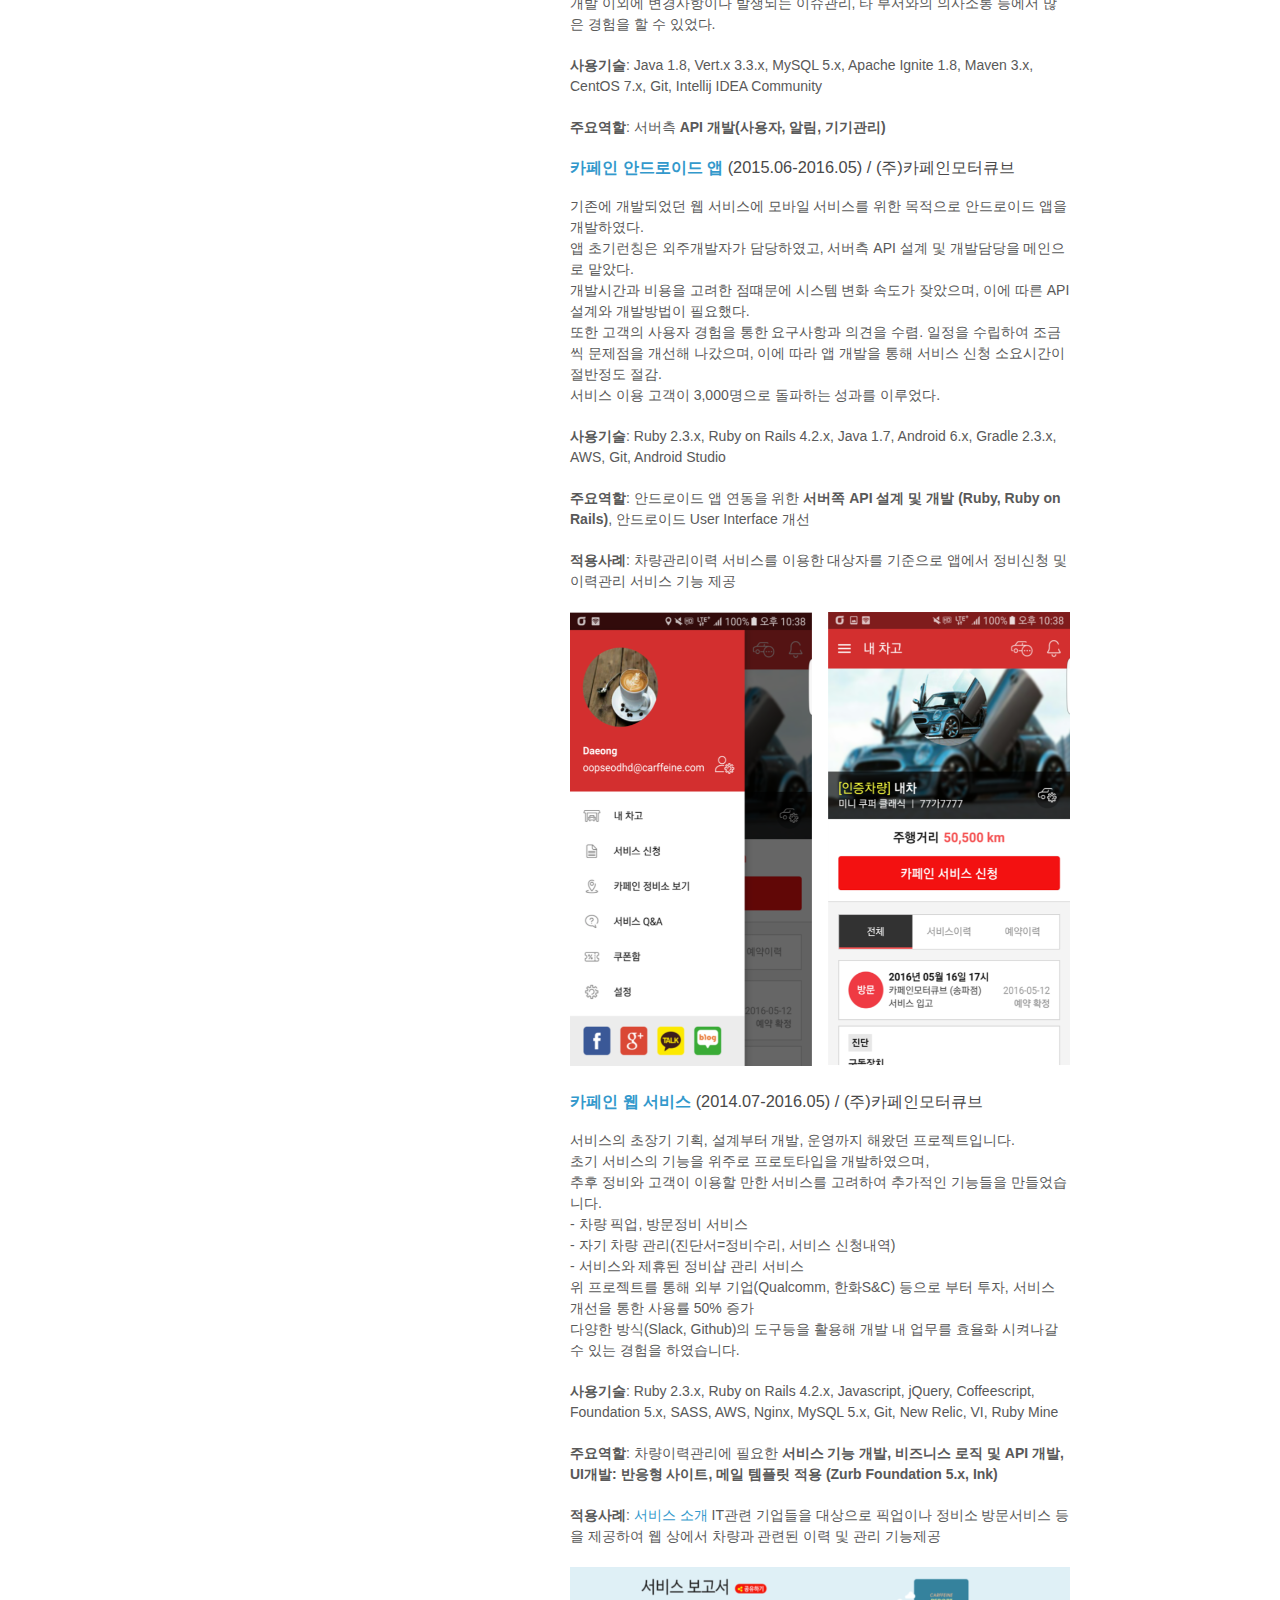
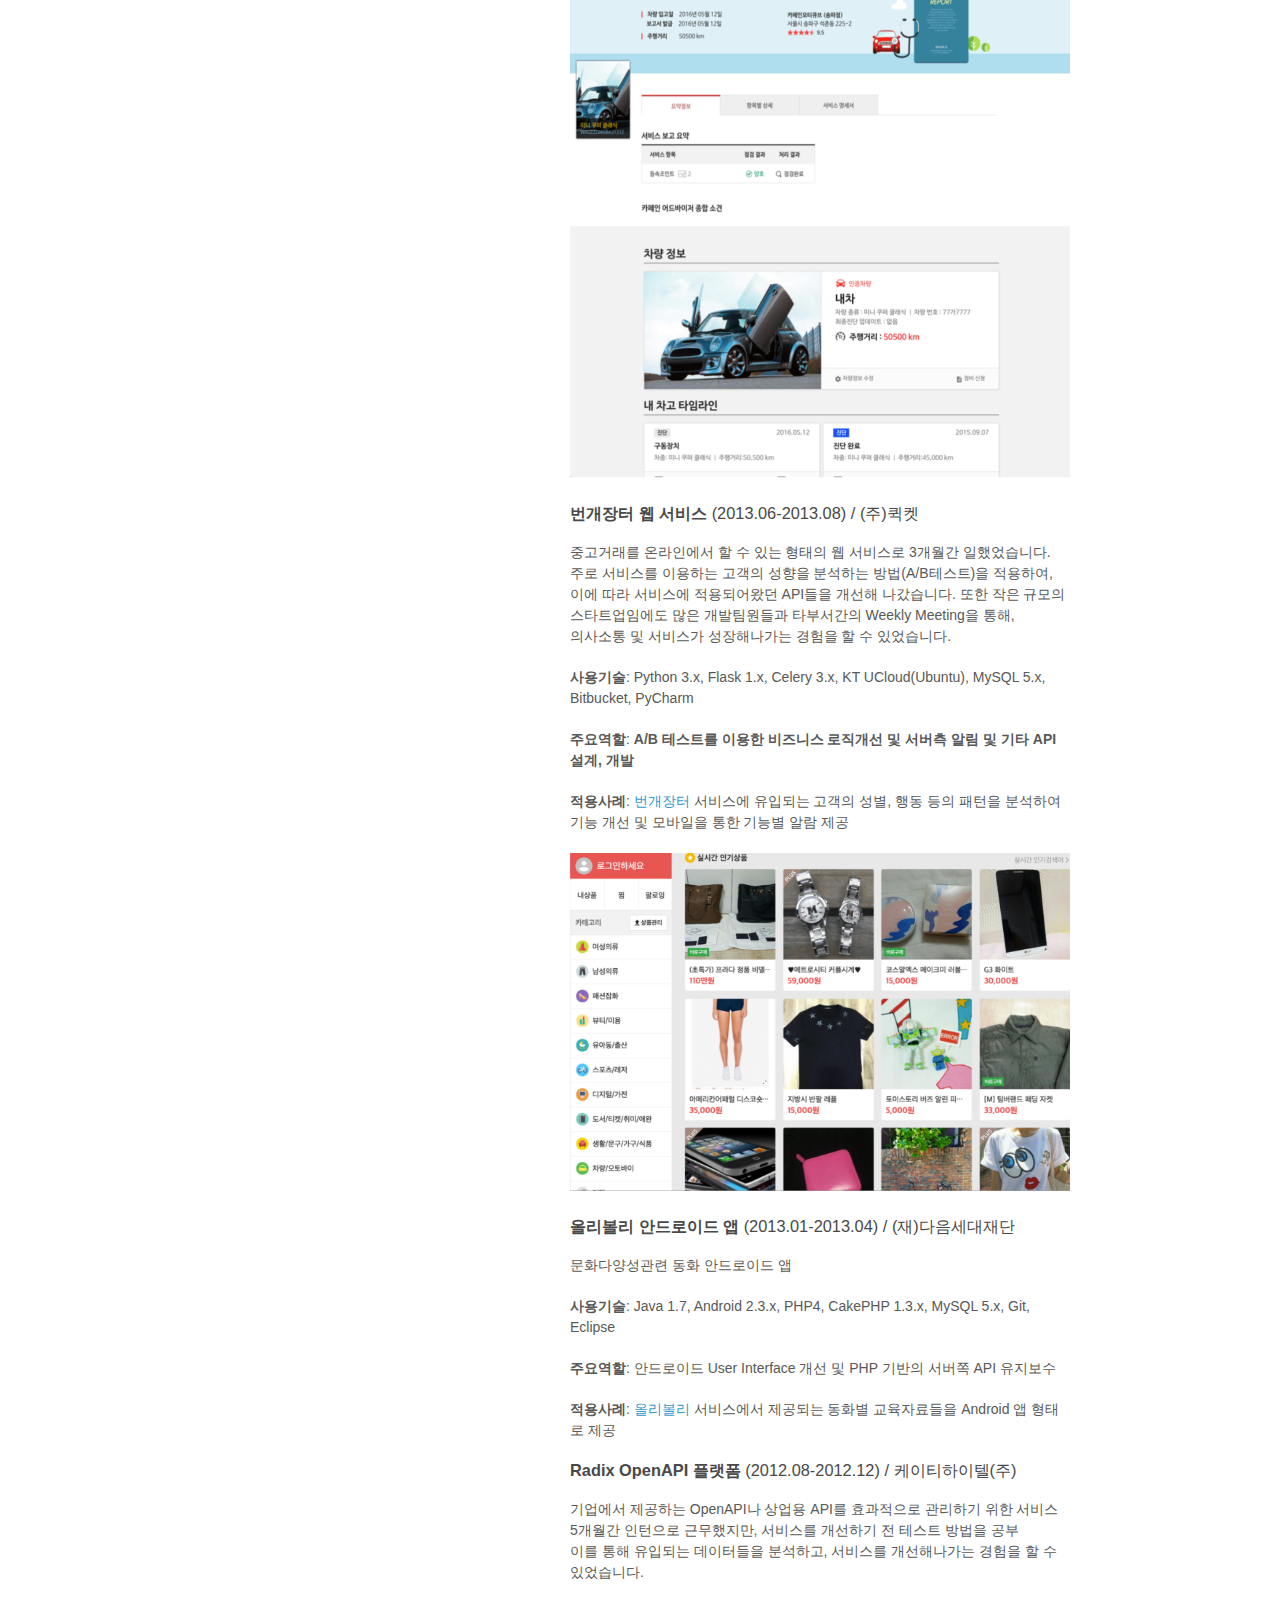
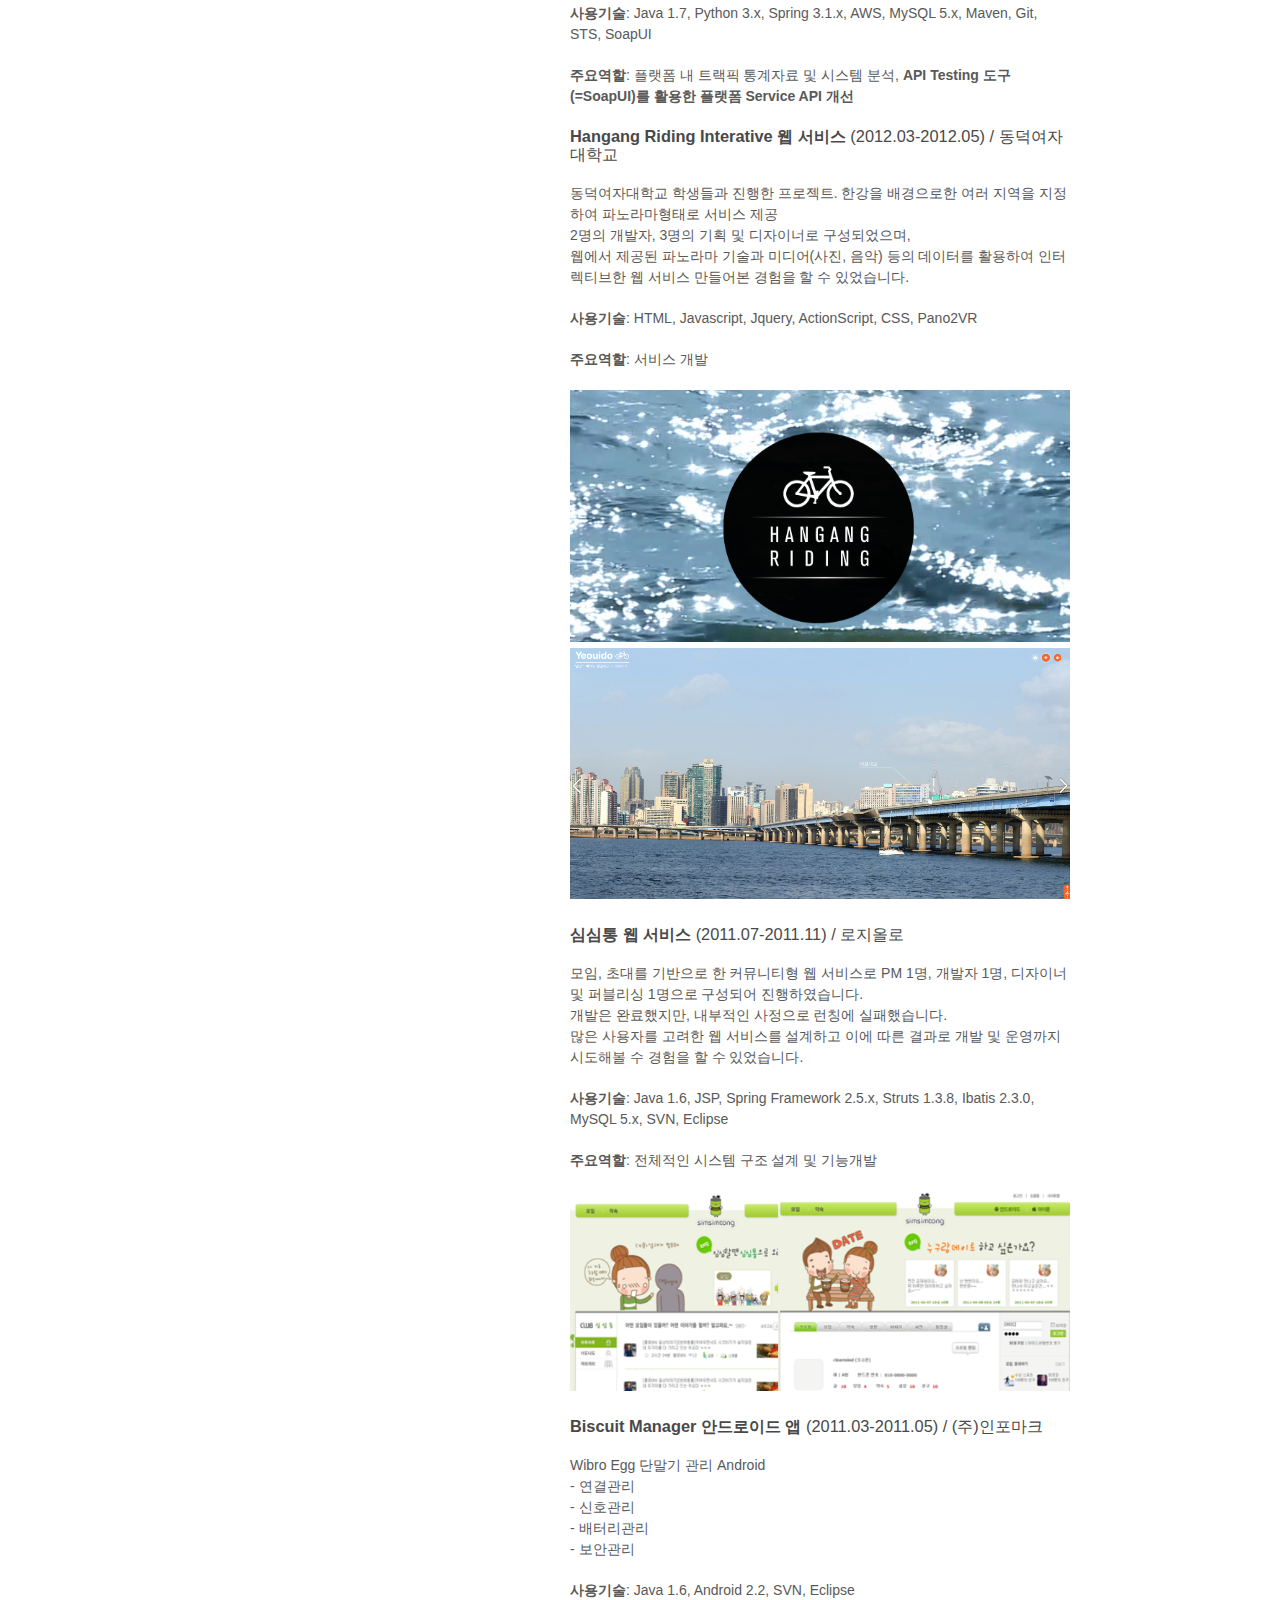
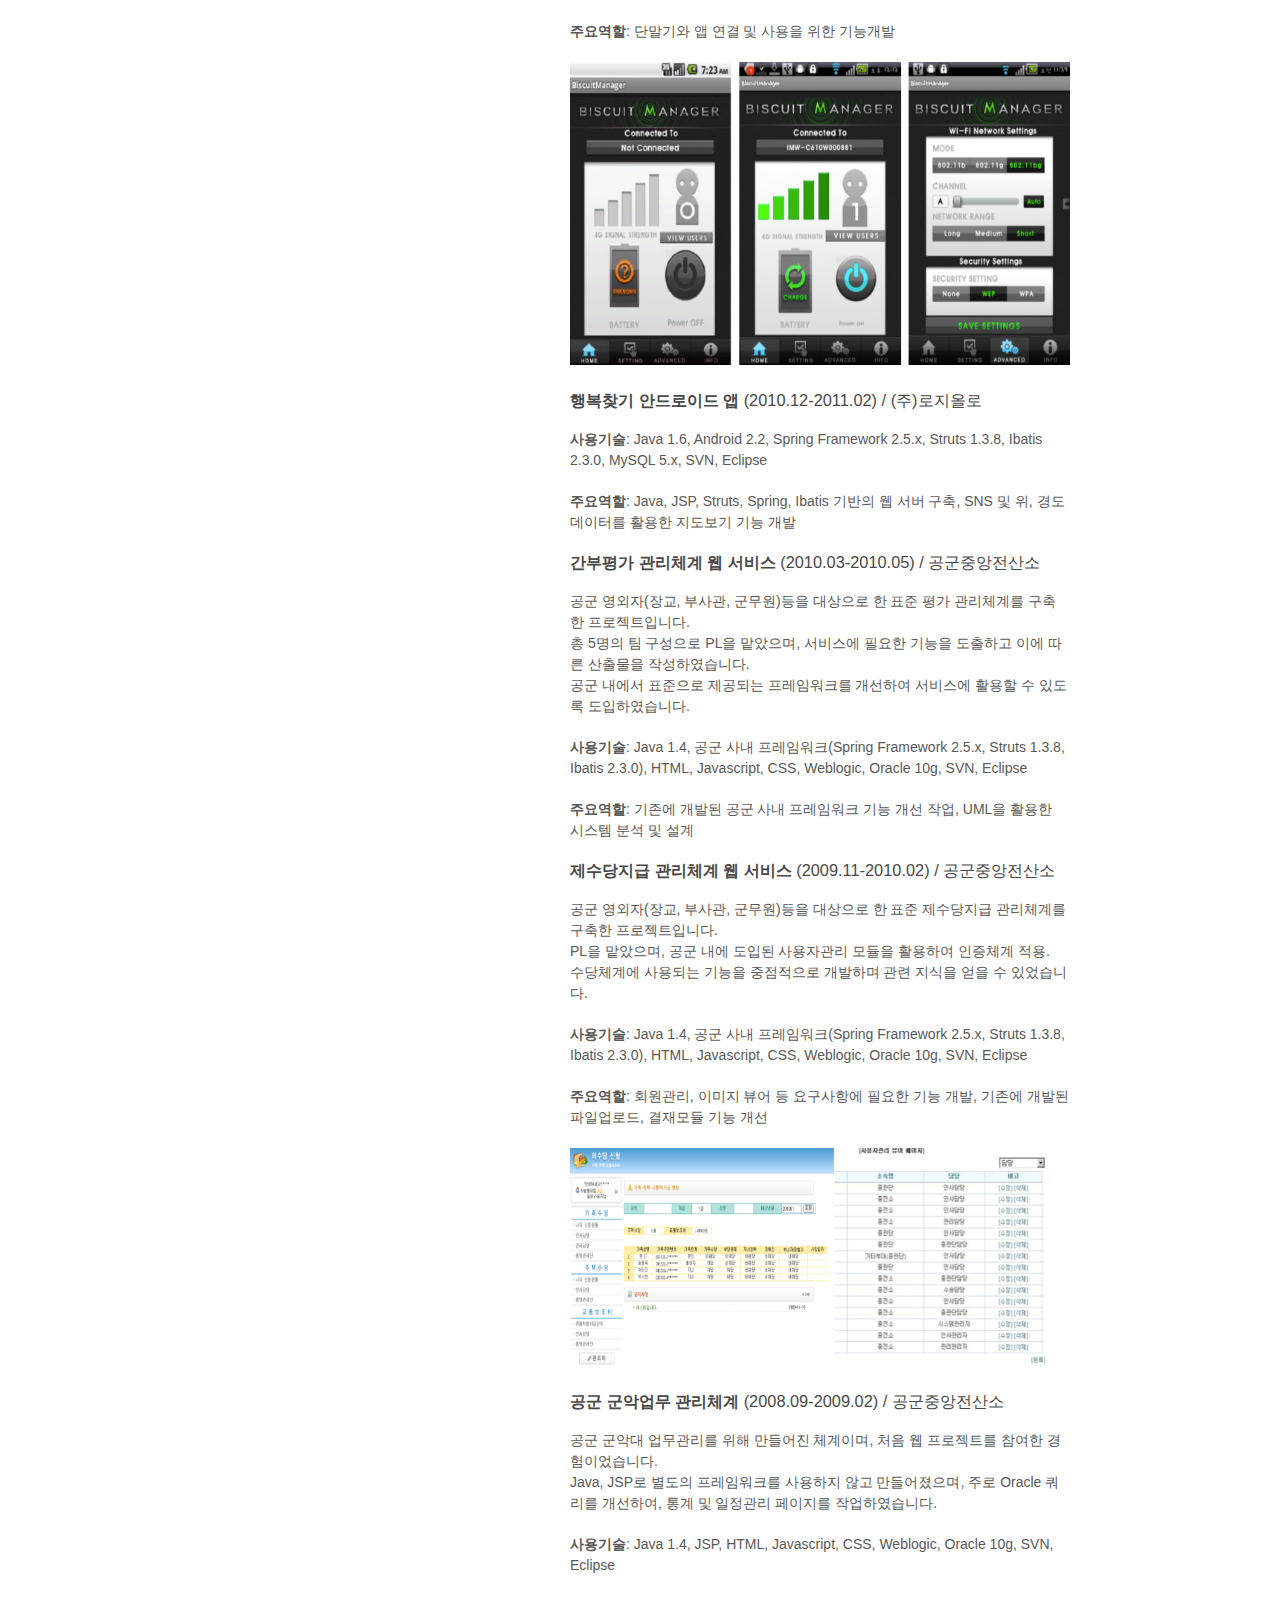
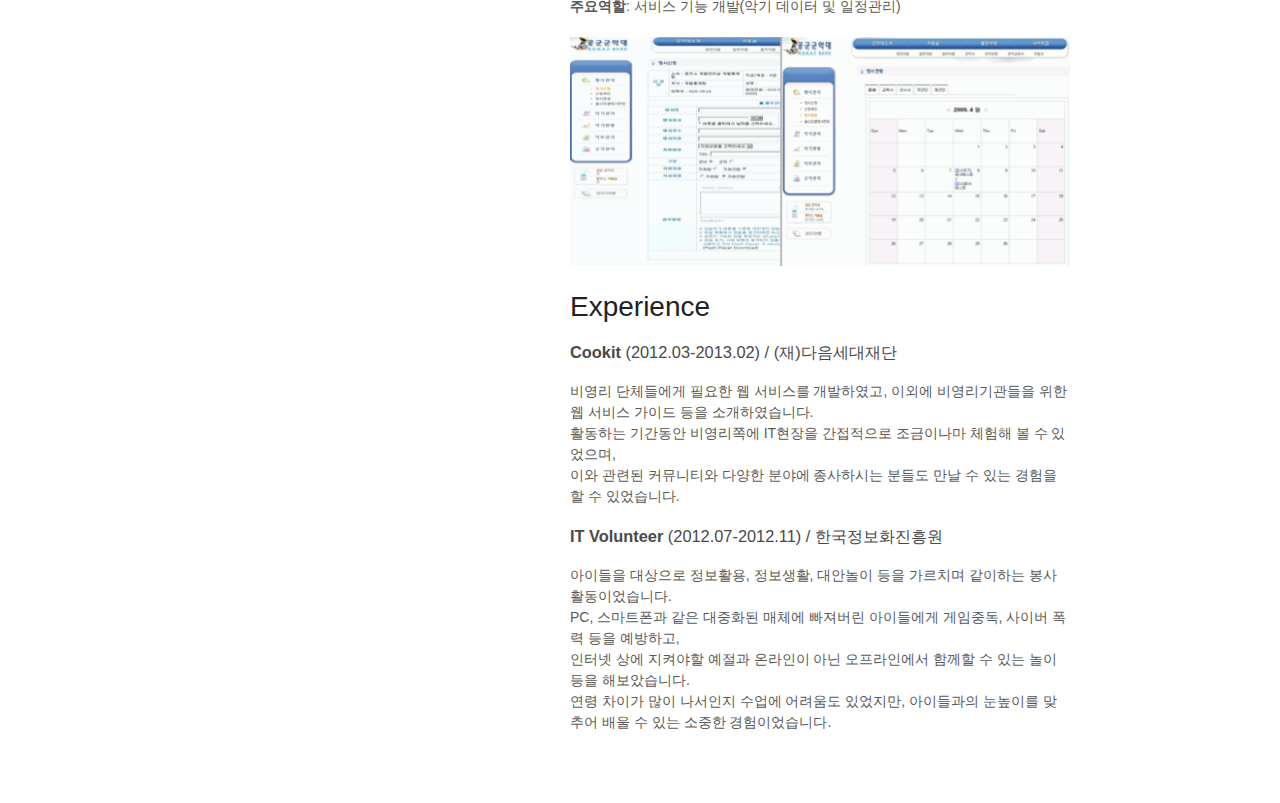
==== commit 392c8d79: "update index.html" ====
--- a/index.html
+++ b/index.html
@@ -23,6 +23,7 @@
         <p class="view"><a href="http://github.com/oddeveloper">View the Project on GitHub <small>github.com/oddeveloper</small></a></p>
 	<p>
 	  <h3>Projects</h3>
+	  <a href="#haniplanet_web">한의플래닛 PC, 모바일 웹 서비스</a><br/>
 	  <a href="#prugio">푸르지오 스마트홈 플랫폼</a><br/>
 	  <a href="#ocf">OCF Cloud</a><br/>
 	  <a href="#cep">CEP Engine</a><br/>
@@ -48,6 +49,16 @@
       </header>
       <section>
         <h1>Projects</h1>
+	<h3 id="haniplanet_web"><b>한의플래닛 PC, 모바일 웹 서비스</b> (2020.08-2020.11) / (주)버키</h3>
+	<p>
+	  한의계 관련 종사자(한의사, 한의대생)들을 대상으로 한 PC, 모바일 기반의 웹 서비스 입니다.</br>
+	  해당 종사자만 사용할 수 있는 서비스로 크게 커뮤니티, 온라인 강의, 마켓과 같은 주요한 기능을 제공합니다.</br>
+	</p>
+	<p><b>사용기술</b>: Python 3.7, Django 2.2.1, Django REST Framework 3.9.4 Celery 4.3, Git, AWS, Sentry, CircleCI</p>
+	<p><b>주요역할</b>: API 및 화면개선, 외부 서비스 연동 작업</p>
+	<img src="images/haniplanet.png"/>
+	<img src="images/haniplanet_online_lecture.png"/>
+	<img src="images/haniplanet_community.png"/>
 	<h3 id="prugio"><b>푸르지오 스마트홈 플랫폼</b> (2019.08-2019.11) / (주)엔텔스</h3>
 	<p>
 	  (주)대우건설에서 개발되는 아파트 단지 내에 들어가는 스마트홈 플랫폼으로 크게 관리자 Web, Device Platform, Gateway, Api Server, App 등이 있다.</br>
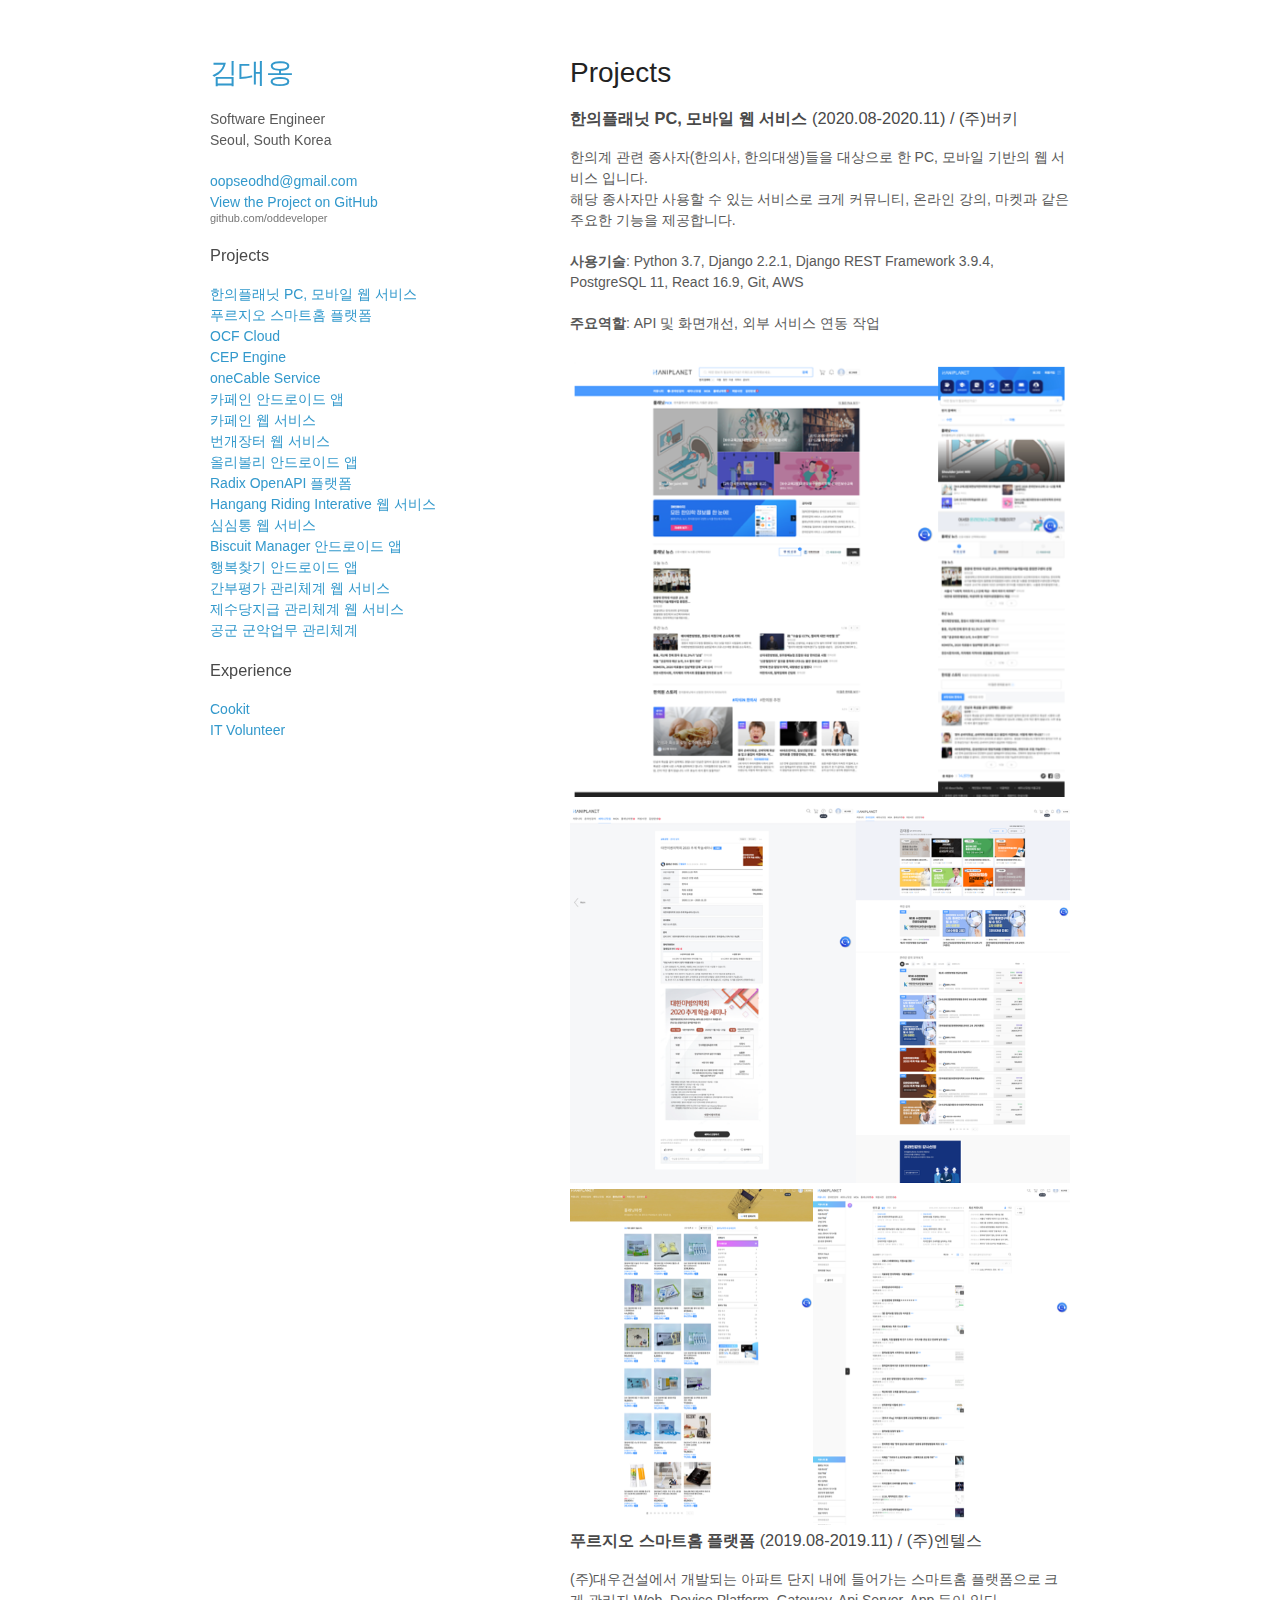
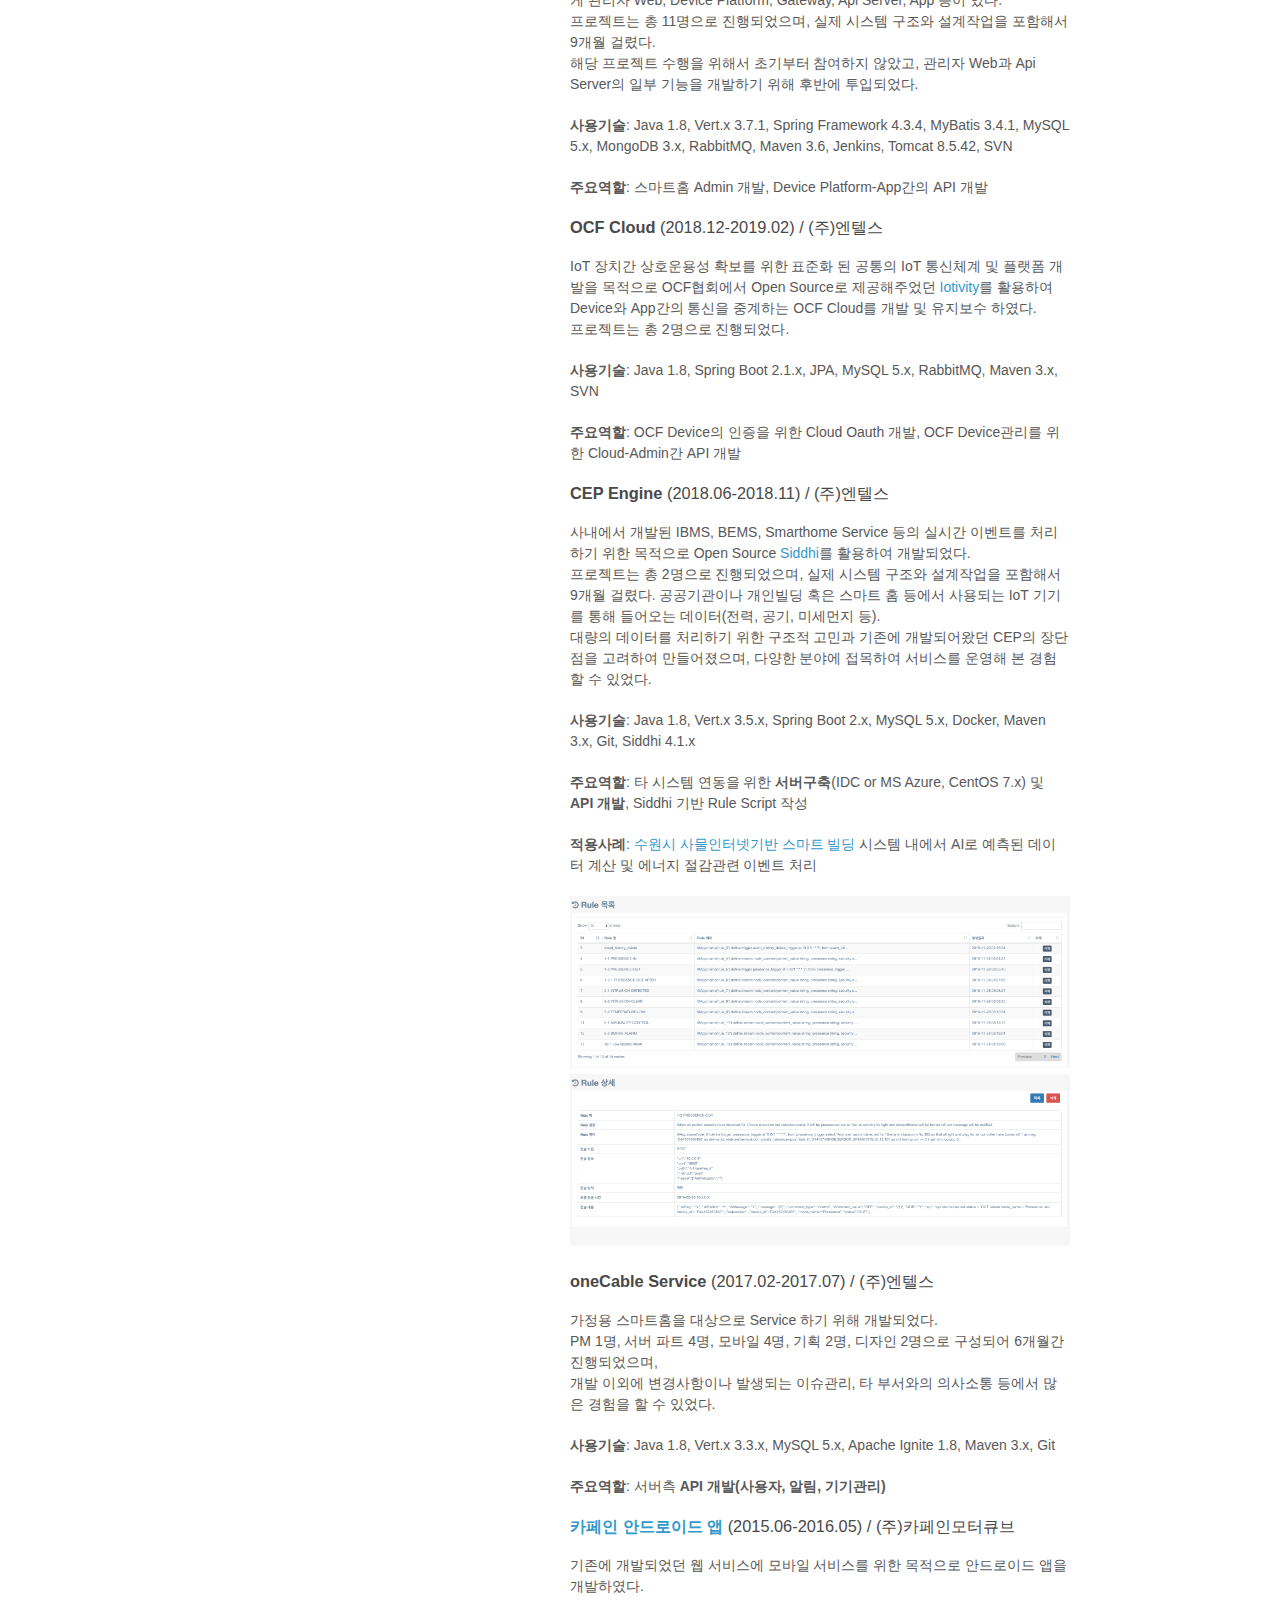
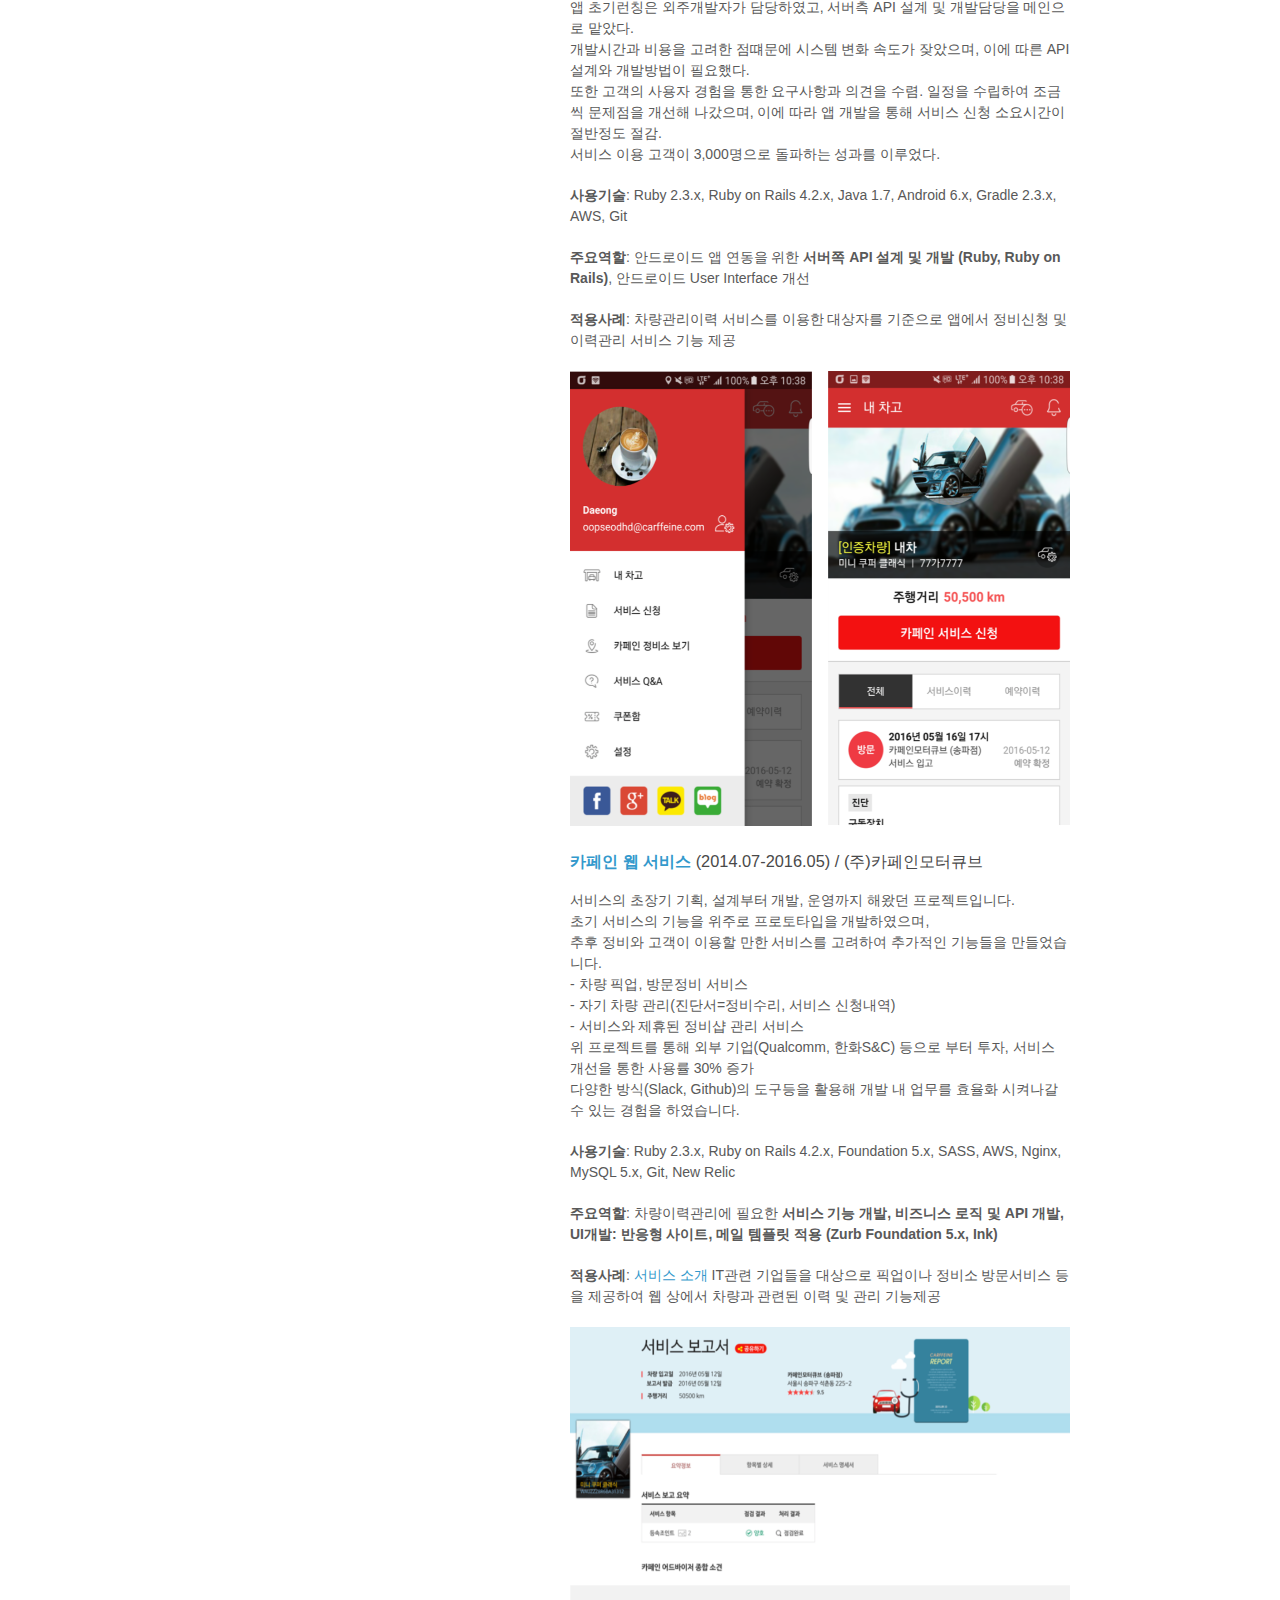
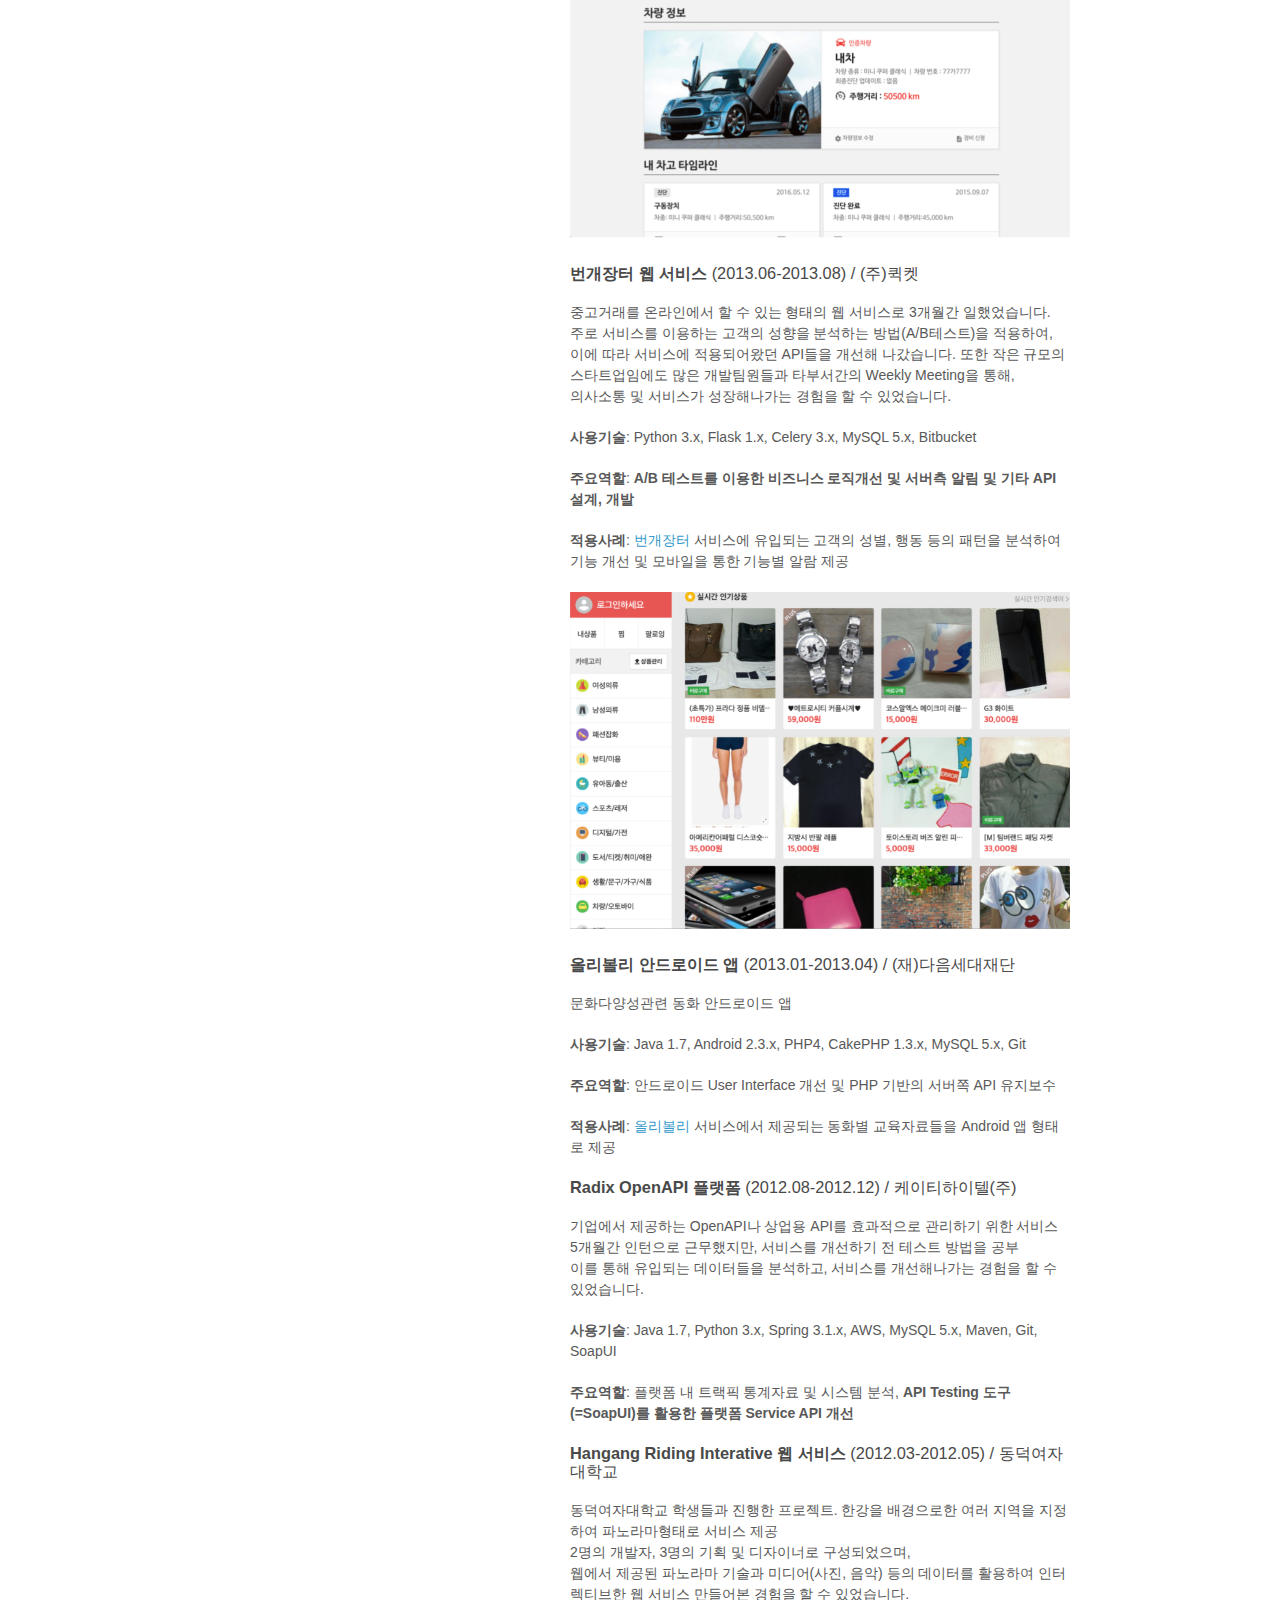
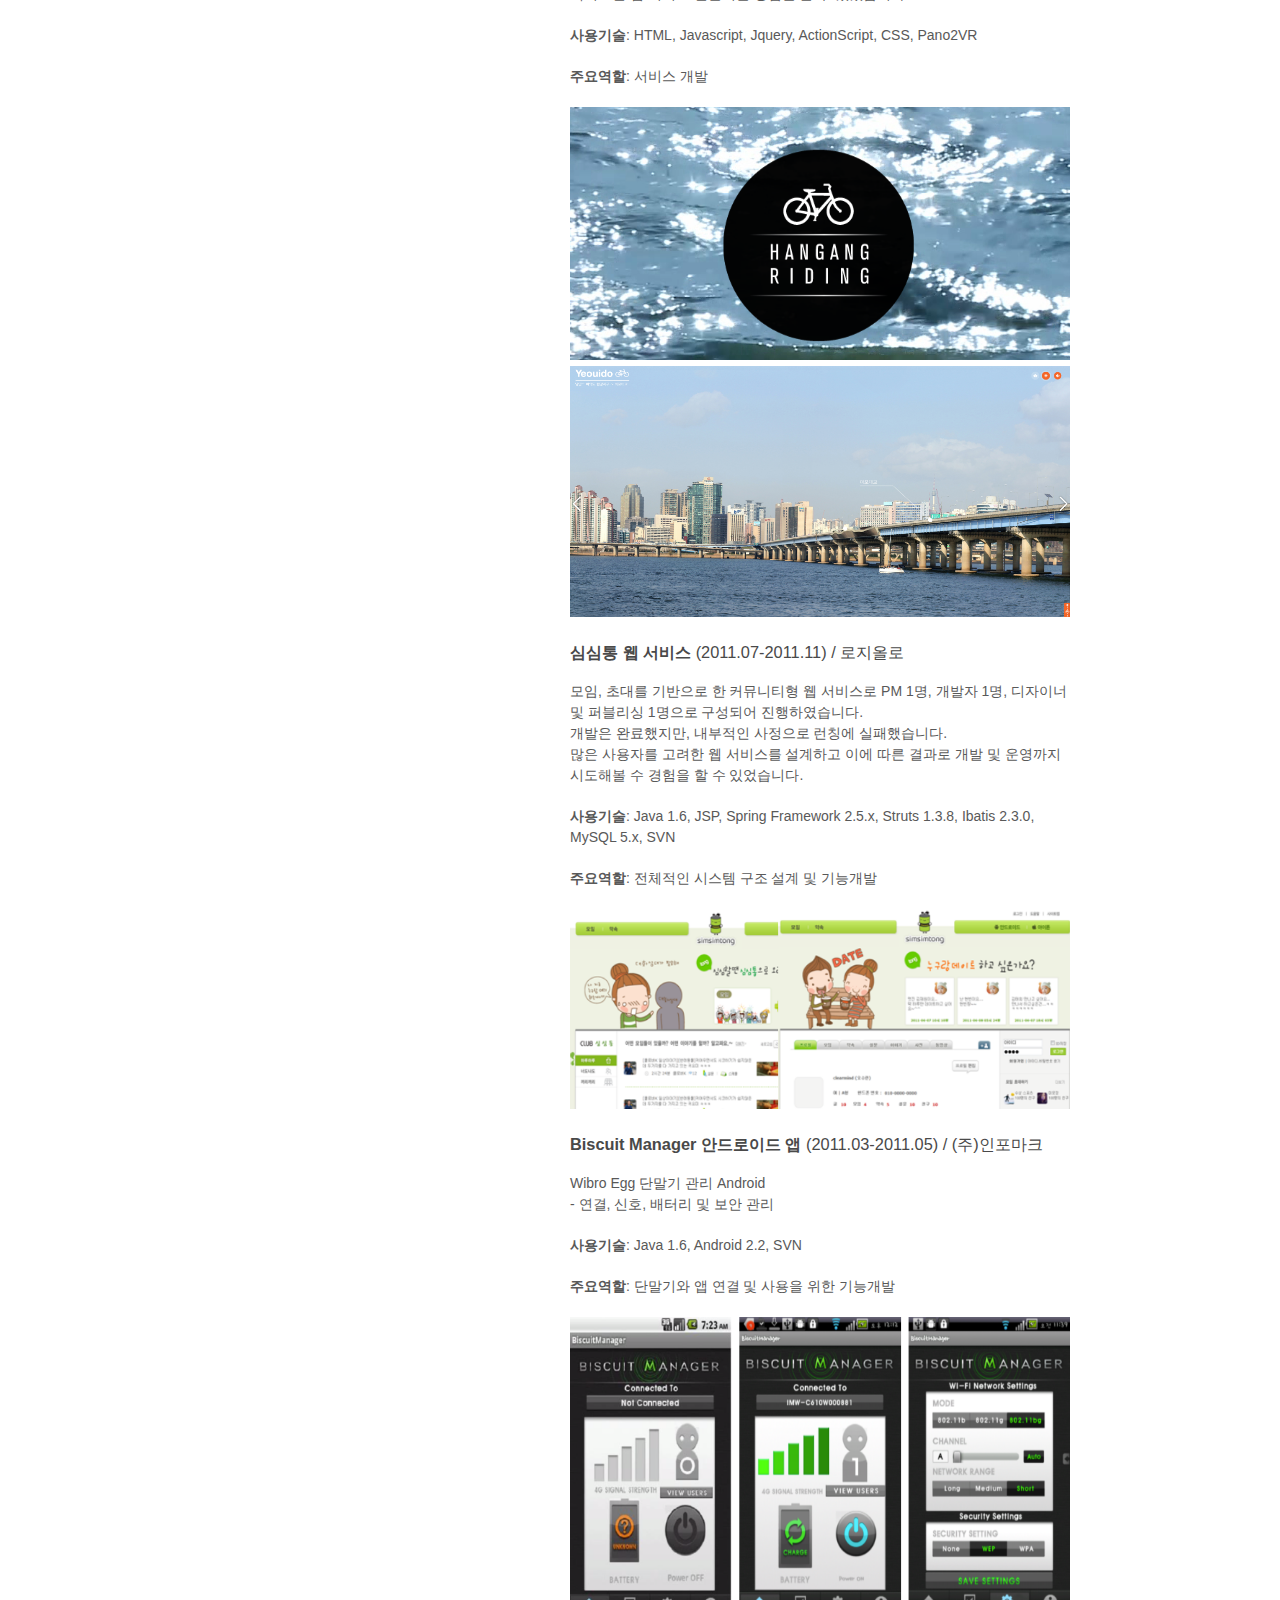
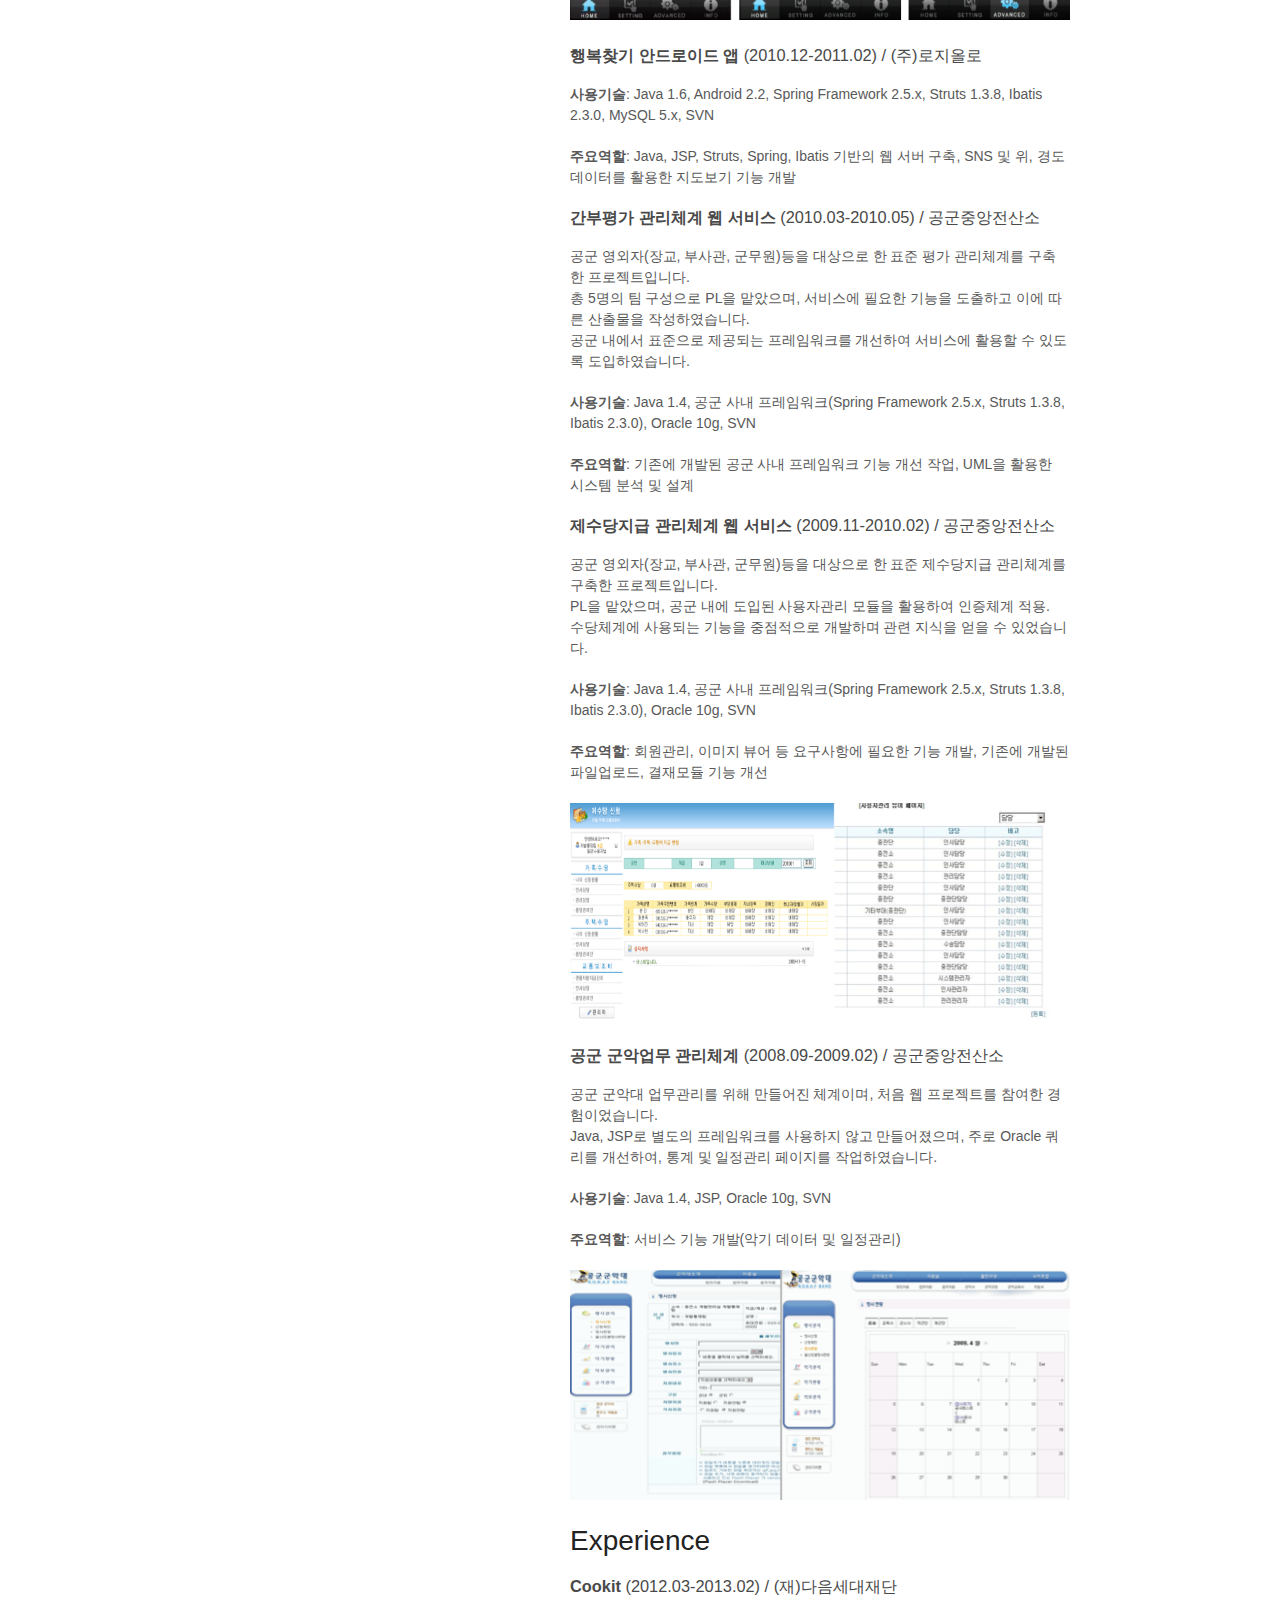
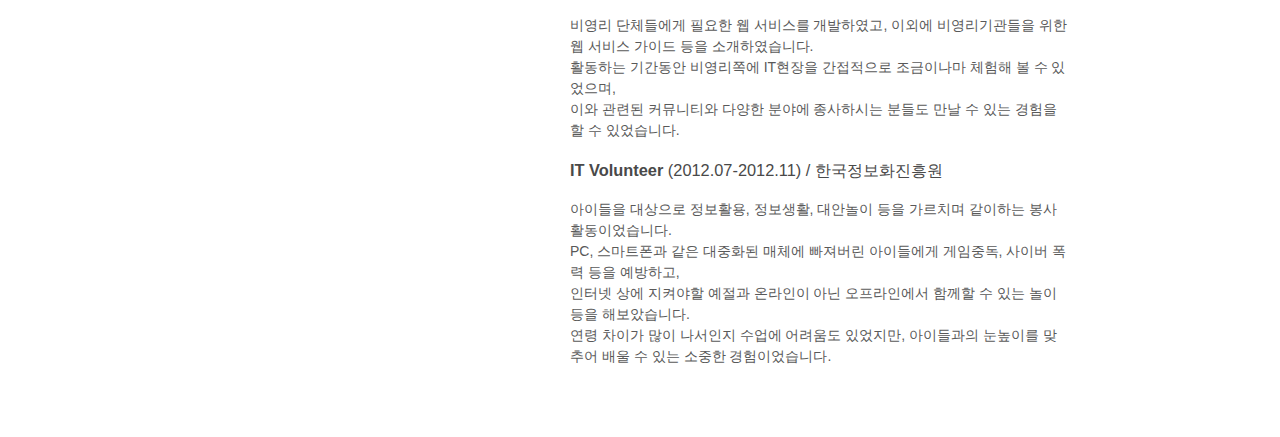
==== commit 3d8f552d: "update" ====
--- a/index.html
+++ b/index.html
@@ -54,7 +54,7 @@
 	  한의계 관련 종사자(한의사, 한의대생)들을 대상으로 한 PC, 모바일 기반의 웹 서비스 입니다.</br>
 	  해당 종사자만 사용할 수 있는 서비스로 크게 커뮤니티, 온라인 강의, 마켓과 같은 주요한 기능을 제공합니다.</br>
 	</p>
-	<p><b>사용기술</b>: Python 3.7, Django 2.2.1, Django REST Framework 3.9.4 Celery 4.3, Git, AWS, Sentry, CircleCI</p>
+	<p><b>사용기술</b>: Python 3.7, Django 2.2.1, Django REST Framework 3.9.4, PostgreSQL 11, React 16.9, Git, AWS</p>
 	<p><b>주요역할</b>: API 및 화면개선, 외부 서비스 연동 작업</p>
 	<img src="images/haniplanet.png"/>
 	<img src="images/haniplanet_online_lecture.png"/>
@@ -62,18 +62,18 @@
 	<h3 id="prugio"><b>푸르지오 스마트홈 플랫폼</b> (2019.08-2019.11) / (주)엔텔스</h3>
 	<p>
 	  (주)대우건설에서 개발되는 아파트 단지 내에 들어가는 스마트홈 플랫폼으로 크게 관리자 Web, Device Platform, Gateway, Api Server, App 등이 있다.</br>
-	  프로젝트는 총 17명으로 진행되었으며, 실제 시스템 구조와 설계작업을 포함해서 9개월 걸렸다.</br>
+	  프로젝트는 총 11명으로 진행되었으며, 실제 시스템 구조와 설계작업을 포함해서 9개월 걸렸다.</br>
 	  해당 프로젝트 수행을 위해서 초기부터 참여하지 않았고, 관리자 Web과 Api Server의 일부 기능을 개발하기 위해 후반에 투입되었다.
 	</p>
-	<p><b>사용기술</b>: Java 1.8, Vert.x 3.7.1, Spring Framework 4.3.4, Tiles 3.0, MyBatis 3.4.1, MySQL 5.x, MongoDB 3.x, Bootstrap 3-4.x, Javascript, Websocket, RabbitMQ, Maven 3.6, Jenkins, Tomcat 8.5.42, CentOS 7.x, SVN, Intellij IDEA Community</p>
+	<p><b>사용기술</b>: Java 1.8, Vert.x 3.7.1, Spring Framework 4.3.4, MyBatis 3.4.1, MySQL 5.x, MongoDB 3.x, RabbitMQ, Maven 3.6, Jenkins, Tomcat 8.5.42, SVN</p>
 	<p><b>주요역할</b>: 스마트홈 Admin 개발, Device Platform-App간의 API 개발</p>
 	<h3 id="ocf"><b>OCF Cloud</b> (2018.12-2019.02) / (주)엔텔스</h3>
 	<p>
 	  IoT 장치간 상호운용성 확보를 위한 표준화 된 공통의 IoT 통신체계 및 플랫폼 개발을 목적으로 OCF협회에서 Open Source로 제공해주었던
 	  <a href="https://iotivity.org/">Iotivity</a>를 활용하여 Device와 App간의 통신을 중계하는 OCF Cloud를 개발 및 유지보수 하였다.</br>
-	  프로젝트는 총 9명으로 진행되었다.
-	</p>
-	<p><b>사용기술</b>: Java 1.8, Spring Boot 2.1.x, JPA, MySQL 5.x, RabbitMQ, Maven 3.x, CentOS 7.x, SVN, Intellij IDEA Community</p>
+	  프로젝트는 총 2명으로 진행되었다.
+	</p>
+	<p><b>사용기술</b>: Java 1.8, Spring Boot 2.1.x, JPA, MySQL 5.x, RabbitMQ, Maven 3.x, SVN</p>
 	<p><b>주요역할</b>: OCF Device의 인증을 위한 Cloud Oauth 개발, OCF Device관리를 위한 Cloud-Admin간 API 개발</p>
 	<h3 id="cep"><b>CEP Engine</b> (2018.06-2018.11) / (주)엔텔스</h3>
 	<p>
@@ -81,7 +81,7 @@
 	  프로젝트는 총 2명으로 진행되었으며, 실제 시스템 구조와 설계작업을 포함해서 9개월 걸렸다. 공공기관이나 개인빌딩 혹은 스마트 홈 등에서 사용되는 IoT 기기를 통해 들어오는 데이터(전력, 공기, 미세먼지 등).<br/>
 	  대량의 데이터를 처리하기 위한 구조적 고민과 기존에 개발되어왔던 CEP의 장단점을 고려하여 만들어졌으며, 다양한 분야에 접목하여 서비스를 운영해 본 경험할 수 있었다.
 	</p>
-	<p><b>사용기술</b>: Java 1.8, Vert.x 3.5.x, Spring Boot 2.x, MySQL 5.x, Siddhi 4.1.x, Docker, Kafka, Maven 3.x, CentOS 7.x, Git, Intellij IDEA Community</p>
+	<p><b>사용기술</b>: Java 1.8, Vert.x 3.5.x, Spring Boot 2.x, MySQL 5.x, Docker, Maven 3.x, Git, Siddhi 4.1.x</p>
 	<p><b>주요역할</b>: 타 시스템 연동을 위한 <b>서버구축</b>(IDC or MS Azure, CentOS 7.x) 및 <b>API 개발</b>, Siddhi 기반 Rule Script 작성</p>
 	<p><b>적용사례</b>: <a href="http://www.ntels.com/success_story_suwon_smartbuilding/">수원시 사물인터넷기반 스마트 빌딩</a> 시스템 내에서 AI로 예측된 데이터 계산 및 에너지 절감관련 이벤트 처리</p>
 	<img src="images/cep_rule.png"/>
@@ -92,7 +92,7 @@
 	  PM 1명, 서버 파트 4명, 모바일 4명, 기획 2명, 디자인 2명으로 구성되어 6개월간 진행되었으며,<br/>
 	  개발 이외에 변경사항이나 발생되는 이슈관리, 타 부서와의 의사소통 등에서 많은 경험을 할 수 있었다.
 	</p>
-	<p><b>사용기술</b>: Java 1.8, Vert.x 3.3.x, MySQL 5.x, Apache Ignite 1.8, Maven 3.x, CentOS 7.x, Git, Intellij IDEA Community</p>
+	<p><b>사용기술</b>: Java 1.8, Vert.x 3.3.x, MySQL 5.x, Apache Ignite 1.8, Maven 3.x, Git</p>
 	<p><b>주요역할</b>: 서버측 <b>API 개발(사용자, 알림, 기기관리)</b></p>
 	<p><h3 id="carffeine_mobile"><b><a href="./pages/carffeine.html">카페인 안드로이드 앱</a></b> (2015.06-2016.05) / (주)카페인모터큐브</h3></p>
 	<p>
@@ -103,7 +103,7 @@
 	  이에 따라 앱 개발을 통해 서비스 신청 소요시간이 절반정도 절감.<br/>
 	  서비스 이용 고객이 3,000명으로 돌파하는 성과를 이루었다.
 	</p>
-	<p><b>사용기술</b>: Ruby 2.3.x, Ruby on Rails 4.2.x, Java 1.7, Android 6.x, Gradle 2.3.x, AWS, Git, Android Studio</p>
+	<p><b>사용기술</b>: Ruby 2.3.x, Ruby on Rails 4.2.x, Java 1.7, Android 6.x, Gradle 2.3.x, AWS, Git</p>
 	<p><b>주요역할</b>: 안드로이드 앱 연동을 위한 <b>서버쪽 API 설계 및 개발 (Ruby, Ruby on Rails)</b>, 안드로이드 User Interface 개선</p>
 	<p><b>적용사례</b>: 차량관리이력 서비스를 이용한 대상자를 기준으로 앱에서 정비신청 및 이력관리 서비스 기능 제공</p>
 	<img src="images/carffeine_mobile.png"/>
@@ -115,10 +115,10 @@
 	  - 차량 픽업, 방문정비 서비스<br/>
 	  - 자기 차량 관리(진단서=정비수리, 서비스 신청내역)<br/>
 	  - 서비스와 제휴된 정비샵 관리 서비스<br/>
-	  위 프로젝트를 통해 외부 기업(Qualcomm, 한화S&C) 등으로 부터 투자, 서비스 개선을 통한 사용률 50% 증가<br/>
+	  위 프로젝트를 통해 외부 기업(Qualcomm, 한화S&C) 등으로 부터 투자, 서비스 개선을 통한 사용률 30% 증가<br/>
 	  다양한 방식(Slack, Github)의 도구등을 활용해 개발 내 업무를 효율화 시켜나갈 수 있는 경험을 하였습니다.
 	</p>
-	<p><b>사용기술</b>: Ruby 2.3.x, Ruby on Rails 4.2.x, Javascript, jQuery, Coffeescript, Foundation 5.x, SASS, AWS, Nginx, MySQL 5.x, Git, New Relic, VI, Ruby Mine</p>
+	<p><b>사용기술</b>: Ruby 2.3.x, Ruby on Rails 4.2.x, Foundation 5.x, SASS, AWS, Nginx, MySQL 5.x, Git, New Relic</p>
 	<p><b>주요역할</b>: 차량이력관리에 필요한 <b>서비스 기능 개발, 비즈니스 로직 및 API 개발, UI개발: 반응형 사이트, 메일 템플릿 적용 (Zurb Foundation 5.x, Ink)</b></p>
 	<p><b>적용사례</b>: <a href="https://platum.kr/archives/27775">서비스 소개</a> IT관련 기업들을 대상으로 픽업이나 정비소 방문서비스 등을 제공하여 웹 상에서 차량과 관련된 이력 및 관리 기능제공</p>
 	<img src="images/carffeine_web1.png"/>
@@ -131,13 +131,13 @@
 	  또한 작은 규모의 스타트업임에도 많은 개발팀원들과 타부서간의 Weekly Meeting을 통해,<br/>
 	  의사소통 및 서비스가 성장해나가는 경험을 할 수 있었습니다.
 	</p>
-	<p><b>사용기술</b>: Python 3.x, Flask 1.x, Celery 3.x, KT UCloud(Ubuntu), MySQL 5.x, Bitbucket, PyCharm</p>
+	<p><b>사용기술</b>: Python 3.x, Flask 1.x, Celery 3.x, MySQL 5.x, Bitbucket</p>
 	<p><b>주요역할</b>: <b>A/B 테스트를 이용한 비즈니스 로직개선 및 서버측 알림 및 기타 API 설계, 개발</b></p>
 	<p><b>적용사례</b>: <a href="https://m.bunjang.co.kr/">번개장터</a> 서비스에 유입되는 고객의 성별, 행동 등의 패턴을 분석하여 기능 개선 및 모바일을 통한 기능별 알람 제공</p>
 	<img src="images/bunjang.png"/>
 	<p><h3 id="ollybolly"><b>올리볼리 안드로이드 앱</b> (2013.01-2013.04) / (재)다음세대재단</h3></p>
 	<p>문화다양성관련 동화 안드로이드 앱</p>
-	<p><b>사용기술</b>: Java 1.7, Android 2.3.x, PHP4, CakePHP 1.3.x, MySQL 5.x, Git, Eclipse</p>
+	<p><b>사용기술</b>: Java 1.7, Android 2.3.x, PHP4, CakePHP 1.3.x, MySQL 5.x, Git</p>
 	<p><b>주요역할</b>: 안드로이드 User Interface 개선 및 PHP 기반의 서버쪽 API 유지보수</p>
 	<p><b>적용사례</b>: <a href="http://edu.ollybolly.org/cartoon-plan/?fwp_sort=date_desc">올리볼리</a> 서비스에서 제공되는 동화별 교육자료들을 Android 앱 형태로 제공</p>
 	<p><h3 id="radix"><b>Radix OpenAPI 플랫폼</b> (2012.08-2012.12) / 케이티하이텔(주)</h3></p>
@@ -146,7 +146,7 @@
 	  5개월간 인턴으로 근무했지만, 서비스를 개선하기 전 테스트 방법을 공부<br/>
 	  이를 통해 유입되는 데이터들을 분석하고, 서비스를 개선해나가는 경험을 할 수 있었습니다.
 	</p>
-	<p><b>사용기술</b>: Java 1.7, Python 3.x, Spring 3.1.x, AWS, MySQL 5.x, Maven, Git, STS, SoapUI</p>
+	<p><b>사용기술</b>: Java 1.7, Python 3.x, Spring 3.1.x, AWS, MySQL 5.x, Maven, Git, SoapUI</p>
 	<p><b>주요역할</b>: 플랫폼 내 트랙픽 통계자료 및 시스템 분석, <b>API Testing 도구(=SoapUI)를 활용한 플랫폼 Service API 개선</b></p>
 	<p><h3 id="hangang"><b>Hangang Riding Interative 웹 서비스</b> (2012.03-2012.05) / 동덕여자대학교</h3></p>
 	<p>
@@ -164,22 +164,19 @@
 	  개발은 완료했지만, 내부적인 사정으로 런칭에 실패했습니다.<br/>
 	  많은 사용자를 고려한 웹 서비스를 설계하고 이에 따른 결과로 개발 및 운영까지 시도해볼 수 경험을 할 수 있었습니다.
 	</p>
-	<p><b>사용기술</b>: Java 1.6, JSP, Spring Framework 2.5.x, Struts 1.3.8, Ibatis 2.3.0, MySQL 5.x, SVN, Eclipse</p>
+	<p><b>사용기술</b>: Java 1.6, JSP, Spring Framework 2.5.x, Struts 1.3.8, Ibatis 2.3.0, MySQL 5.x, SVN</p>
 	<p><b>주요역할</b>: 전체적인 시스템 구조 설계 및 기능개발</p>
 	<img src="images/simsimtong.png"/>
 	<p><h3 id="biscuit"><b>Biscuit Manager 안드로이드 앱</b> (2011.03-2011.05) / (주)인포마크</h3></p>
 	<p>
 	  Wibro Egg 단말기 관리 Android<br/>
-	  - 연결관리<br/>
-	  - 신호관리<br/>
-	  - 배터리관리<br/>
-	  - 보안관리<br/>
-	</p>
-	<p><b>사용기술</b>: Java 1.6, Android 2.2, SVN, Eclipse</p>
+	  - 연결, 신호, 배터리 및 보안 관리
+	</p>
+	<p><b>사용기술</b>: Java 1.6, Android 2.2, SVN</p>
 	<p><b>주요역할</b>: 단말기와 앱 연결 및 사용을 위한 기능개발</p>
 	<img src="images/biscuit.png"/>
 	<p><h3 id="happy"><b>행복찾기 안드로이드 앱</b> (2010.12-2011.02) / (주)로지올로</h3></p>
-    <p><b>사용기술</b>: Java 1.6, Android 2.2, Spring Framework 2.5.x, Struts 1.3.8, Ibatis 2.3.0, MySQL 5.x, SVN, Eclipse</p>
+    <p><b>사용기술</b>: Java 1.6, Android 2.2, Spring Framework 2.5.x, Struts 1.3.8, Ibatis 2.3.0, MySQL 5.x, SVN</p>
 	<p><b>주요역할</b>: Java, JSP, Struts, Spring, Ibatis 기반의 웹 서버 구축, SNS 및 위, 경도 데이터를 활용한 지도보기 기능 개발</p>
 	<p><h3 id="ganbu"><b>간부평가 관리체계 웹 서비스</b> (2010.03-2010.05) / 공군중앙전산소</h3></p>
 	<p>
@@ -187,7 +184,7 @@
 	  총 5명의 팀 구성으로 PL을 맡았으며, 서비스에 필요한 기능을 도출하고 이에 따른 산출물을 작성하였습니다.<br/>
 	  공군 내에서 표준으로 제공되는 프레임워크를 개선하여 서비스에 활용할 수 있도록 도입하였습니다.
 	</p>
-	<p><b>사용기술</b>: Java 1.4, 공군 사내 프레임워크(Spring Framework 2.5.x, Struts 1.3.8, Ibatis 2.3.0), HTML, Javascript, CSS, Weblogic, Oracle 10g, SVN, Eclipse</p>
+	<p><b>사용기술</b>: Java 1.4, 공군 사내 프레임워크(Spring Framework 2.5.x, Struts 1.3.8, Ibatis 2.3.0), Oracle 10g, SVN</p>
 	<p><b>주요역할</b>: 기존에 개발된 공군 사내 프레임워크 기능 개선 작업, UML을 활용한 시스템 분석 및 설계</p>
 	<p><h3 id="pay"><b>제수당지급 관리체계 웹 서비스</b> (2009.11-2010.02) / 공군중앙전산소</h3></p>
 	<p>
@@ -195,7 +192,7 @@
 	  PL을 맡았으며, 공군 내에 도입된 사용자관리 모듈을 활용하여 인증체계 적용.<br/>
 	  수당체계에 사용되는 기능을 중점적으로 개발하며 관련 지식을 얻을 수 있었습니다.
 	</p>
-	<p><b>사용기술</b>: Java 1.4, 공군 사내 프레임워크(Spring Framework 2.5.x, Struts 1.3.8, Ibatis 2.3.0), HTML, Javascript, CSS, Weblogic, Oracle 10g, SVN, Eclipse</p>
+	<p><b>사용기술</b>: Java 1.4, 공군 사내 프레임워크(Spring Framework 2.5.x, Struts 1.3.8, Ibatis 2.3.0), Oracle 10g, SVN</p>
 	<p><b>주요역할</b>: 회원관리, 이미지 뷰어 등 요구사항에 필요한 기능 개발, 기존에 개발된 파일업로드, 결재모듈 기능 개선</p>
 	<img src="images/pay.png"/>
 	<p><h3 id="music"><b>공군 군악업무 관리체계</b> (2008.09-2009.02) / 공군중앙전산소</h3></p>
@@ -204,7 +201,7 @@
 	  Java, JSP로 별도의 프레임워크를 사용하지 않고 만들어졌으며, 주로 Oracle 쿼리를 개선하여,
 	  통계 및 일정관리 페이지를 작업하였습니다.
 	</p>
-	<p><b>사용기술</b>: Java 1.4, JSP, HTML, Javascript, CSS, Weblogic, Oracle 10g, SVN, Eclipse</p>
+	<p><b>사용기술</b>: Java 1.4, JSP, Oracle 10g, SVN</p>
 	<p><b>주요역할</b>: 서비스 기능 개발(악기 데이터 및 일정관리)</p>
 	<img src="images/music.png"/>
         <p><h1>Experience</h1></p>
